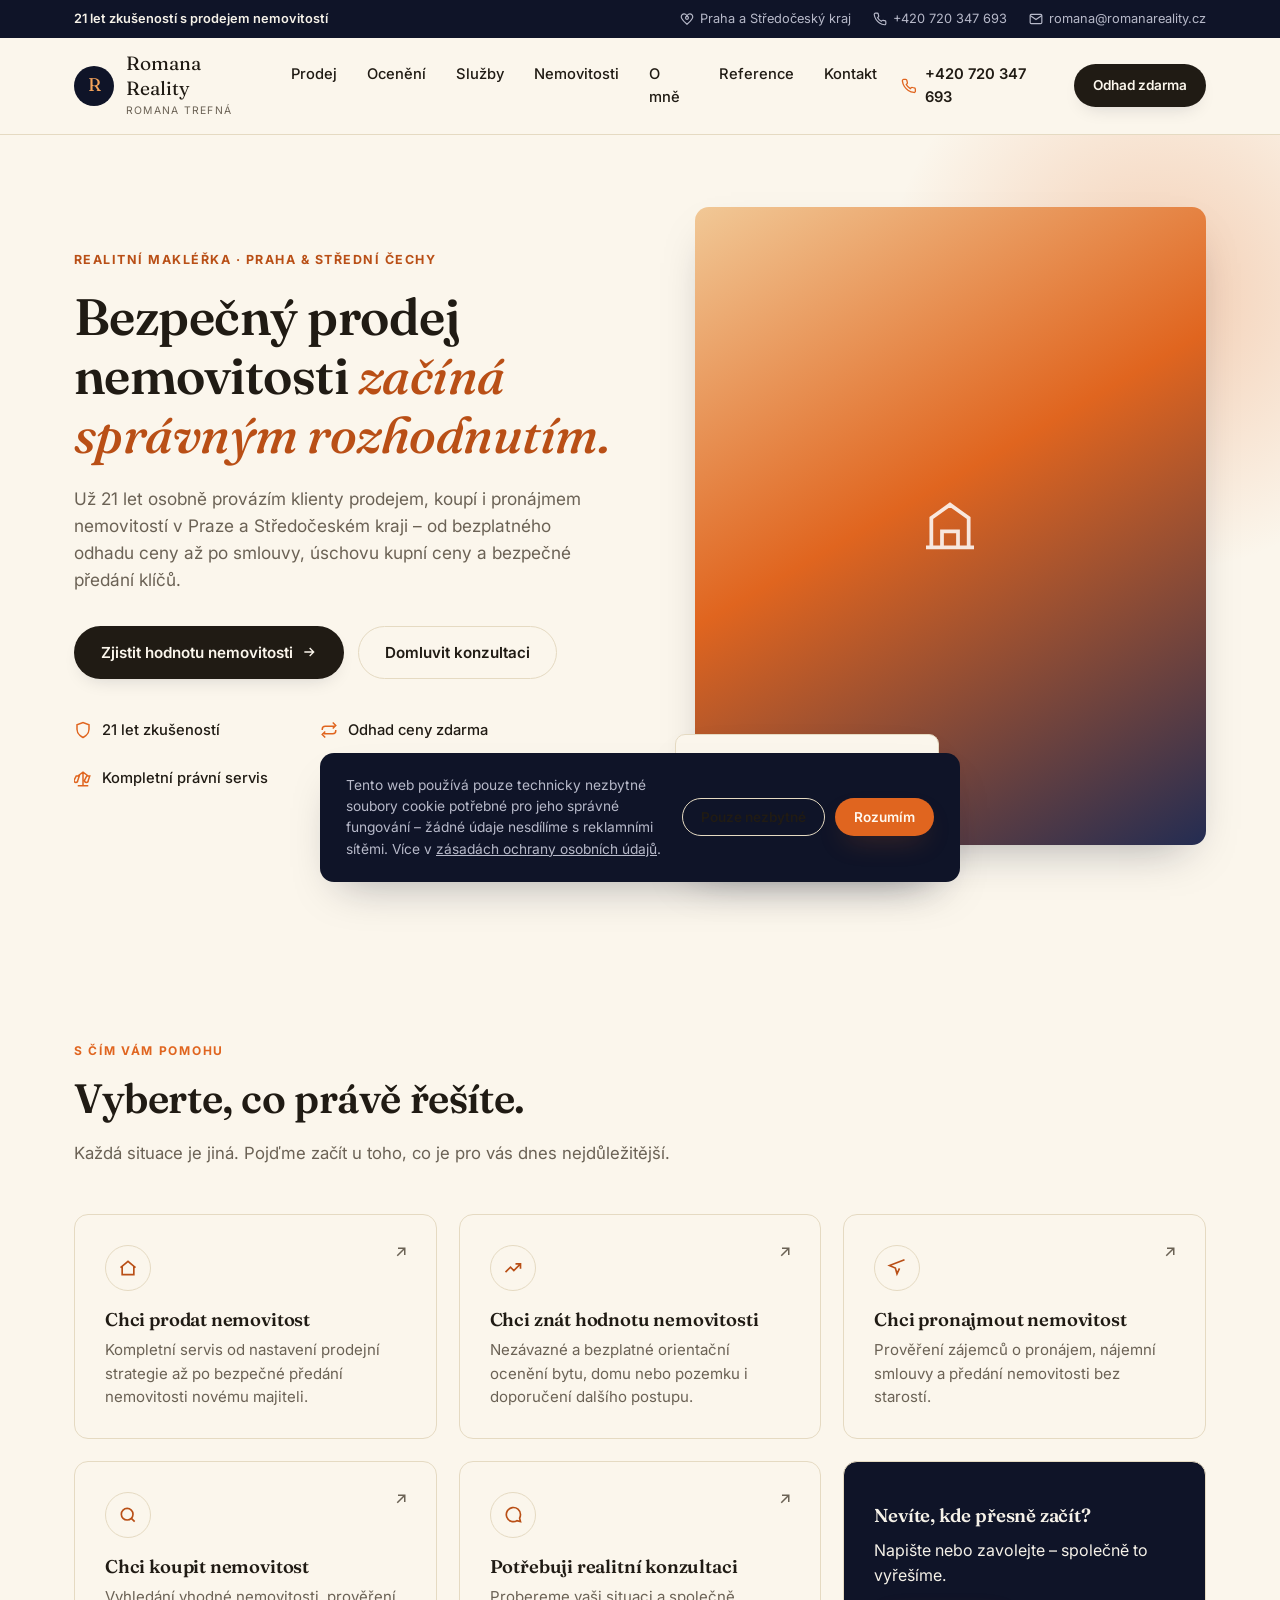
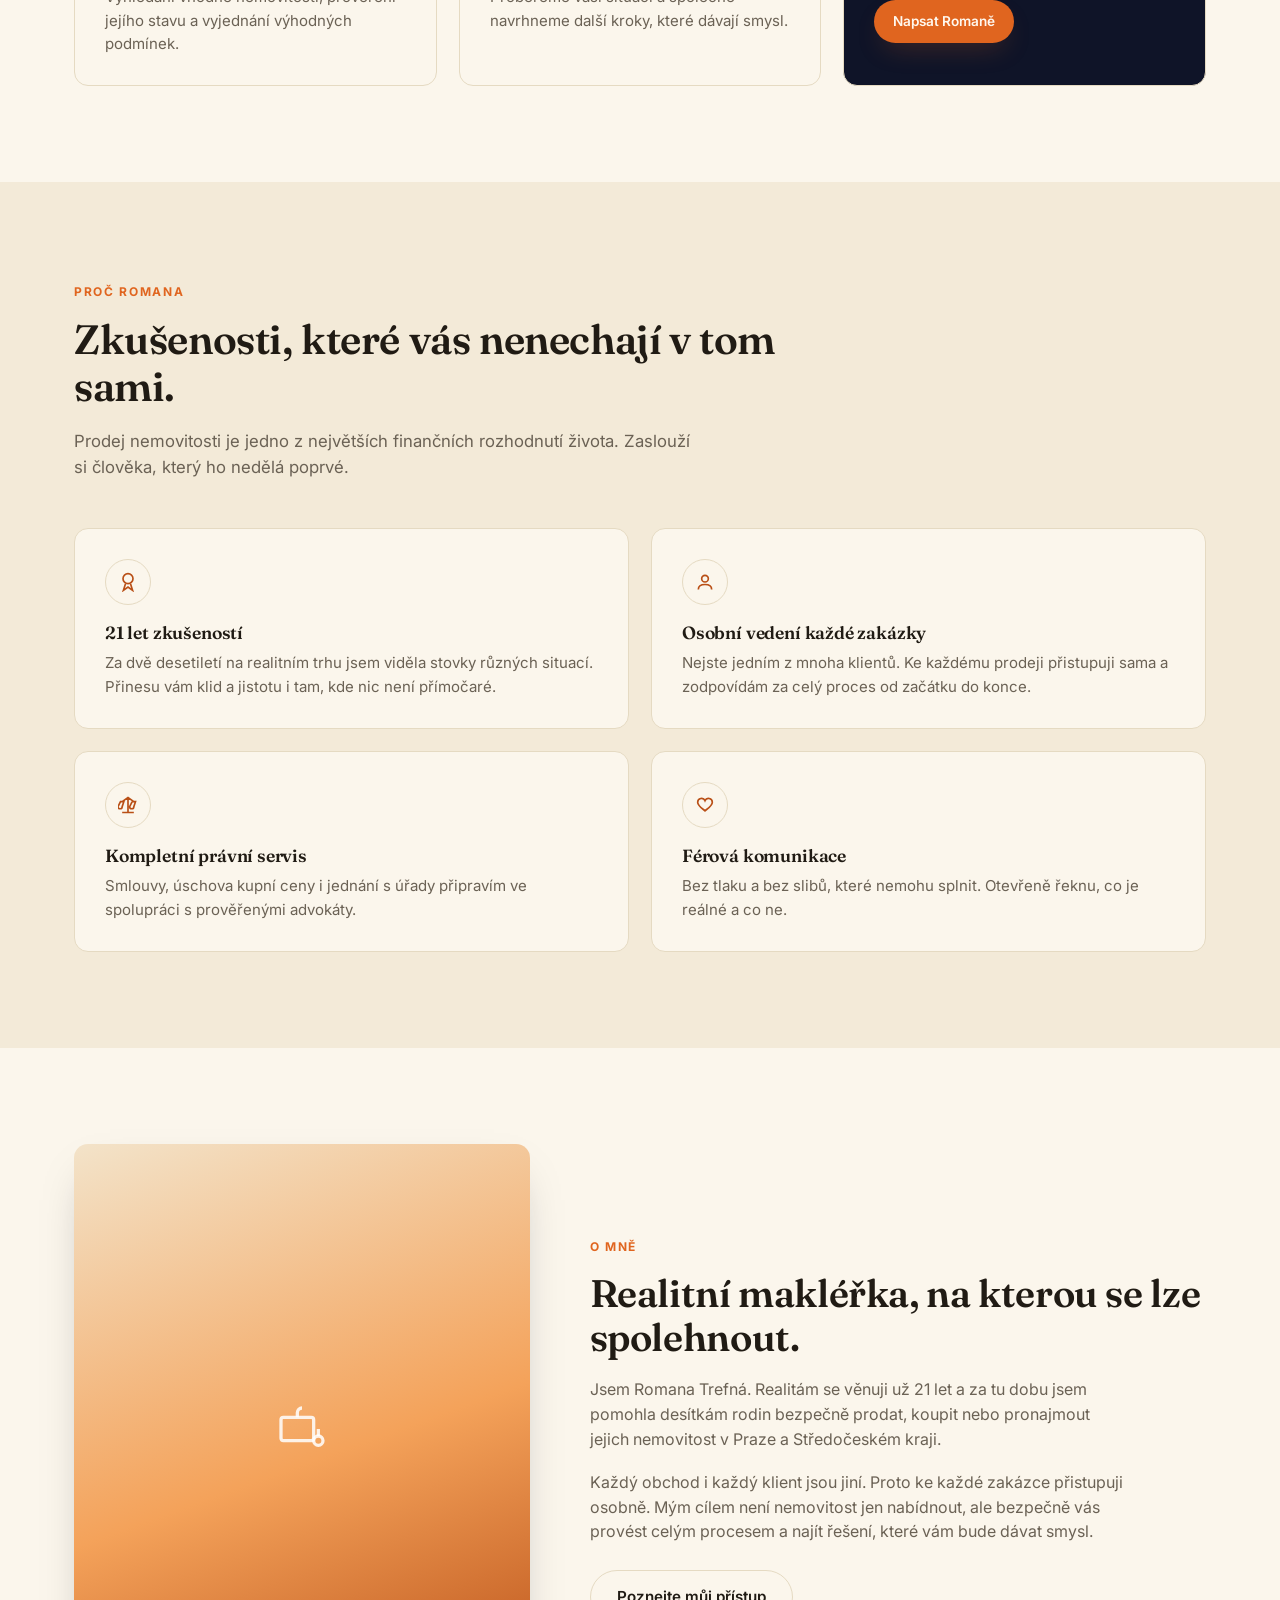
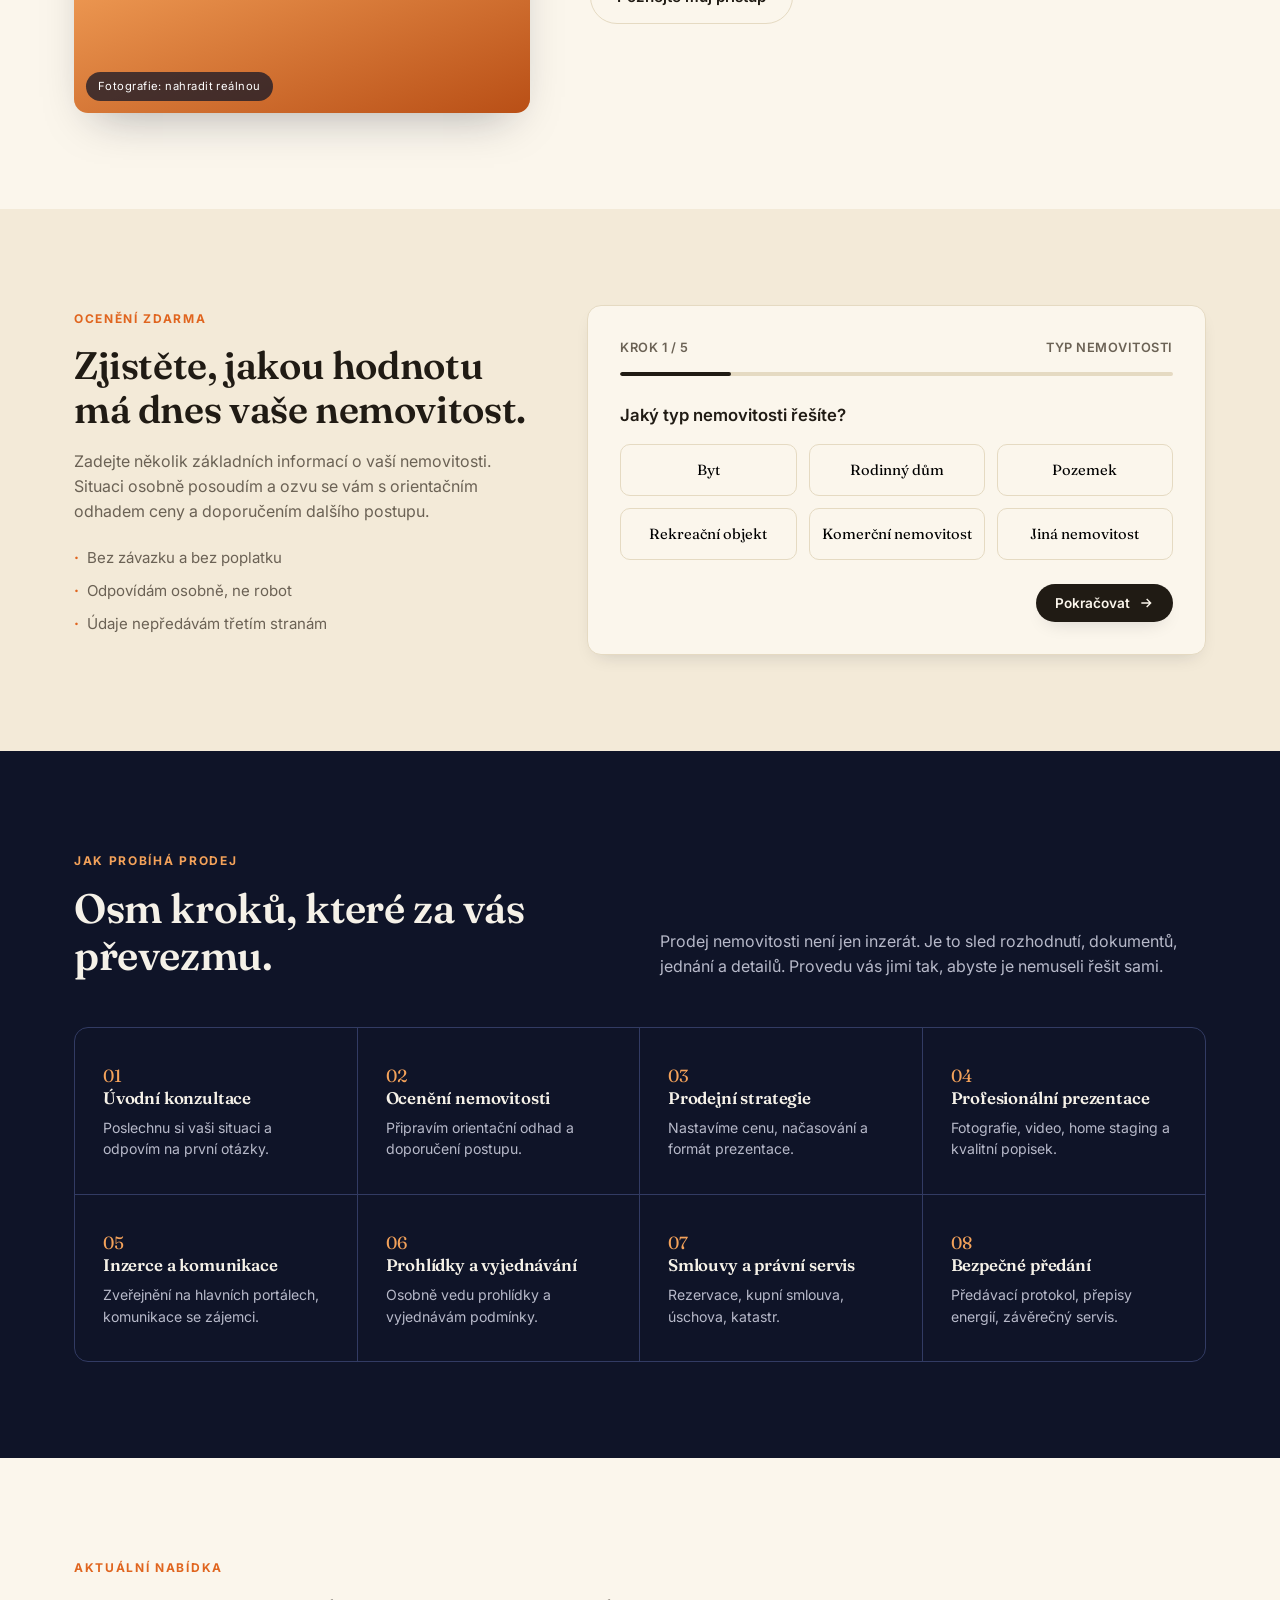
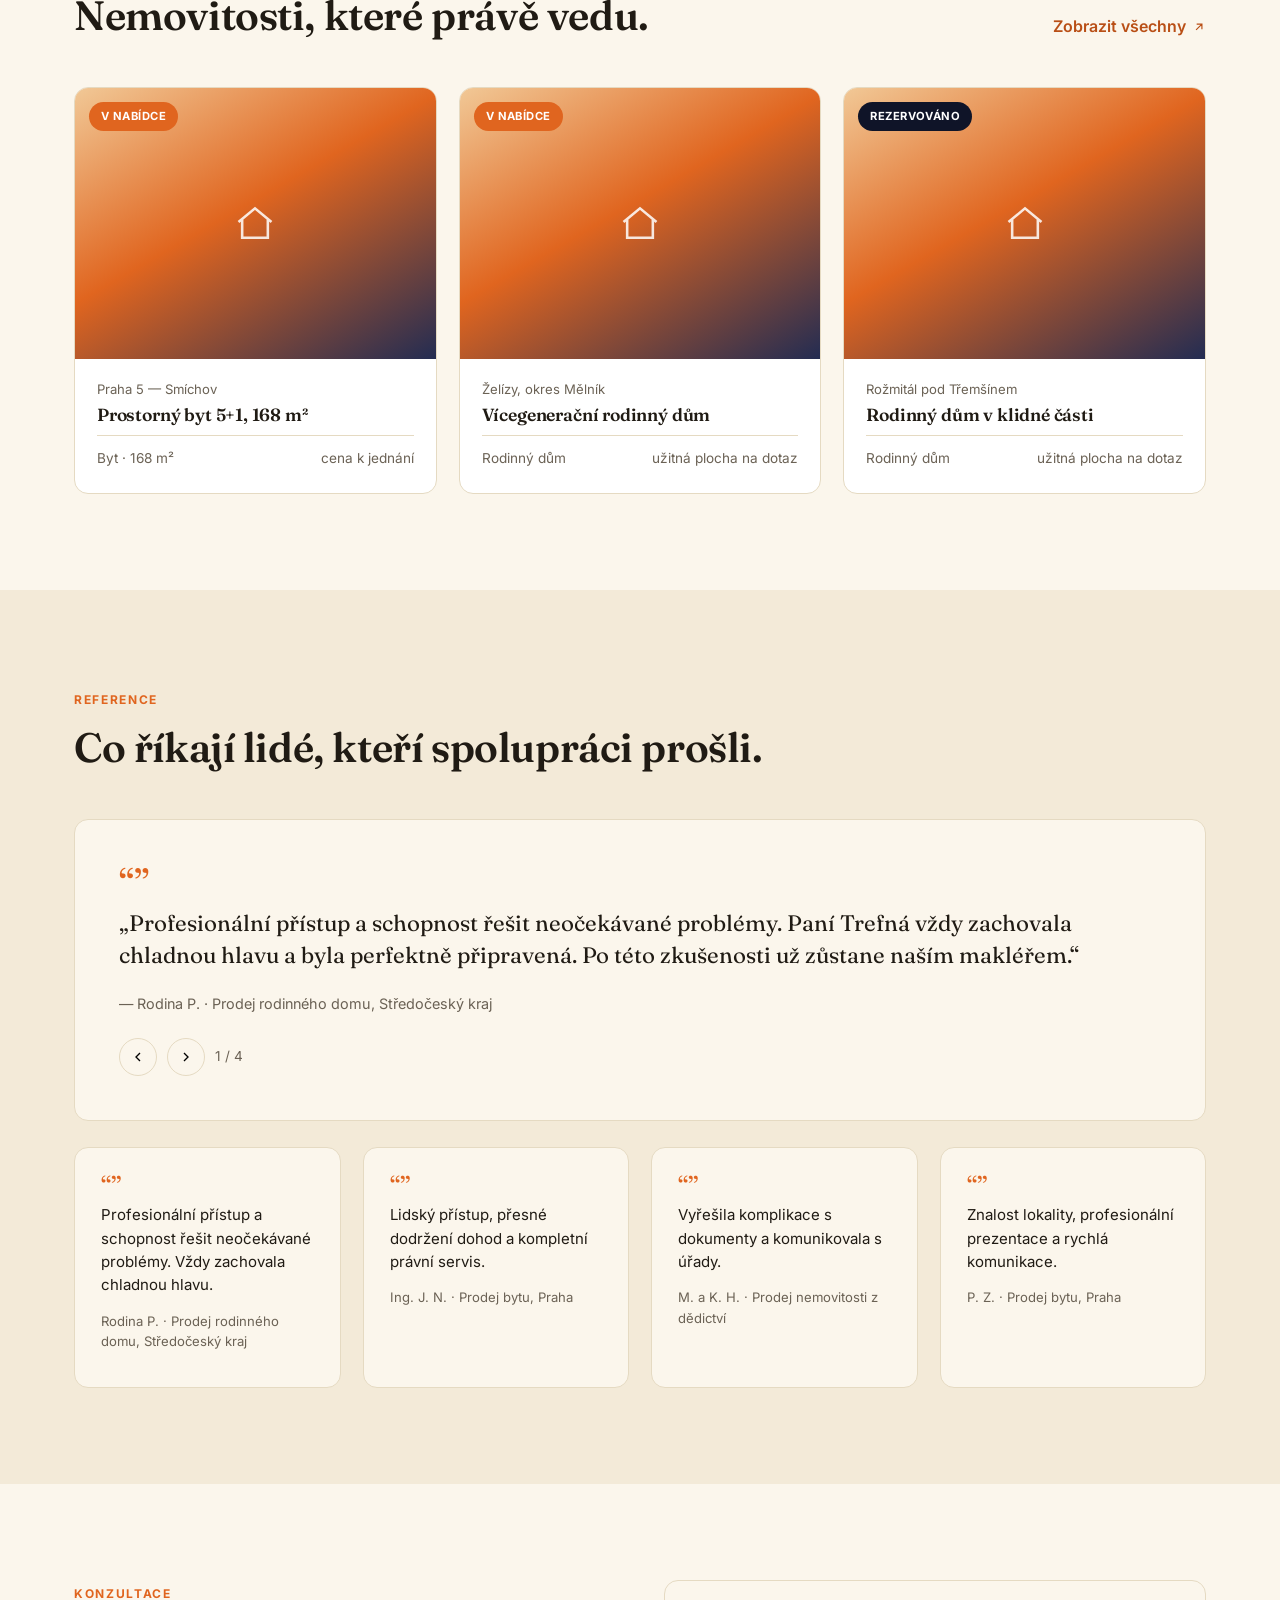
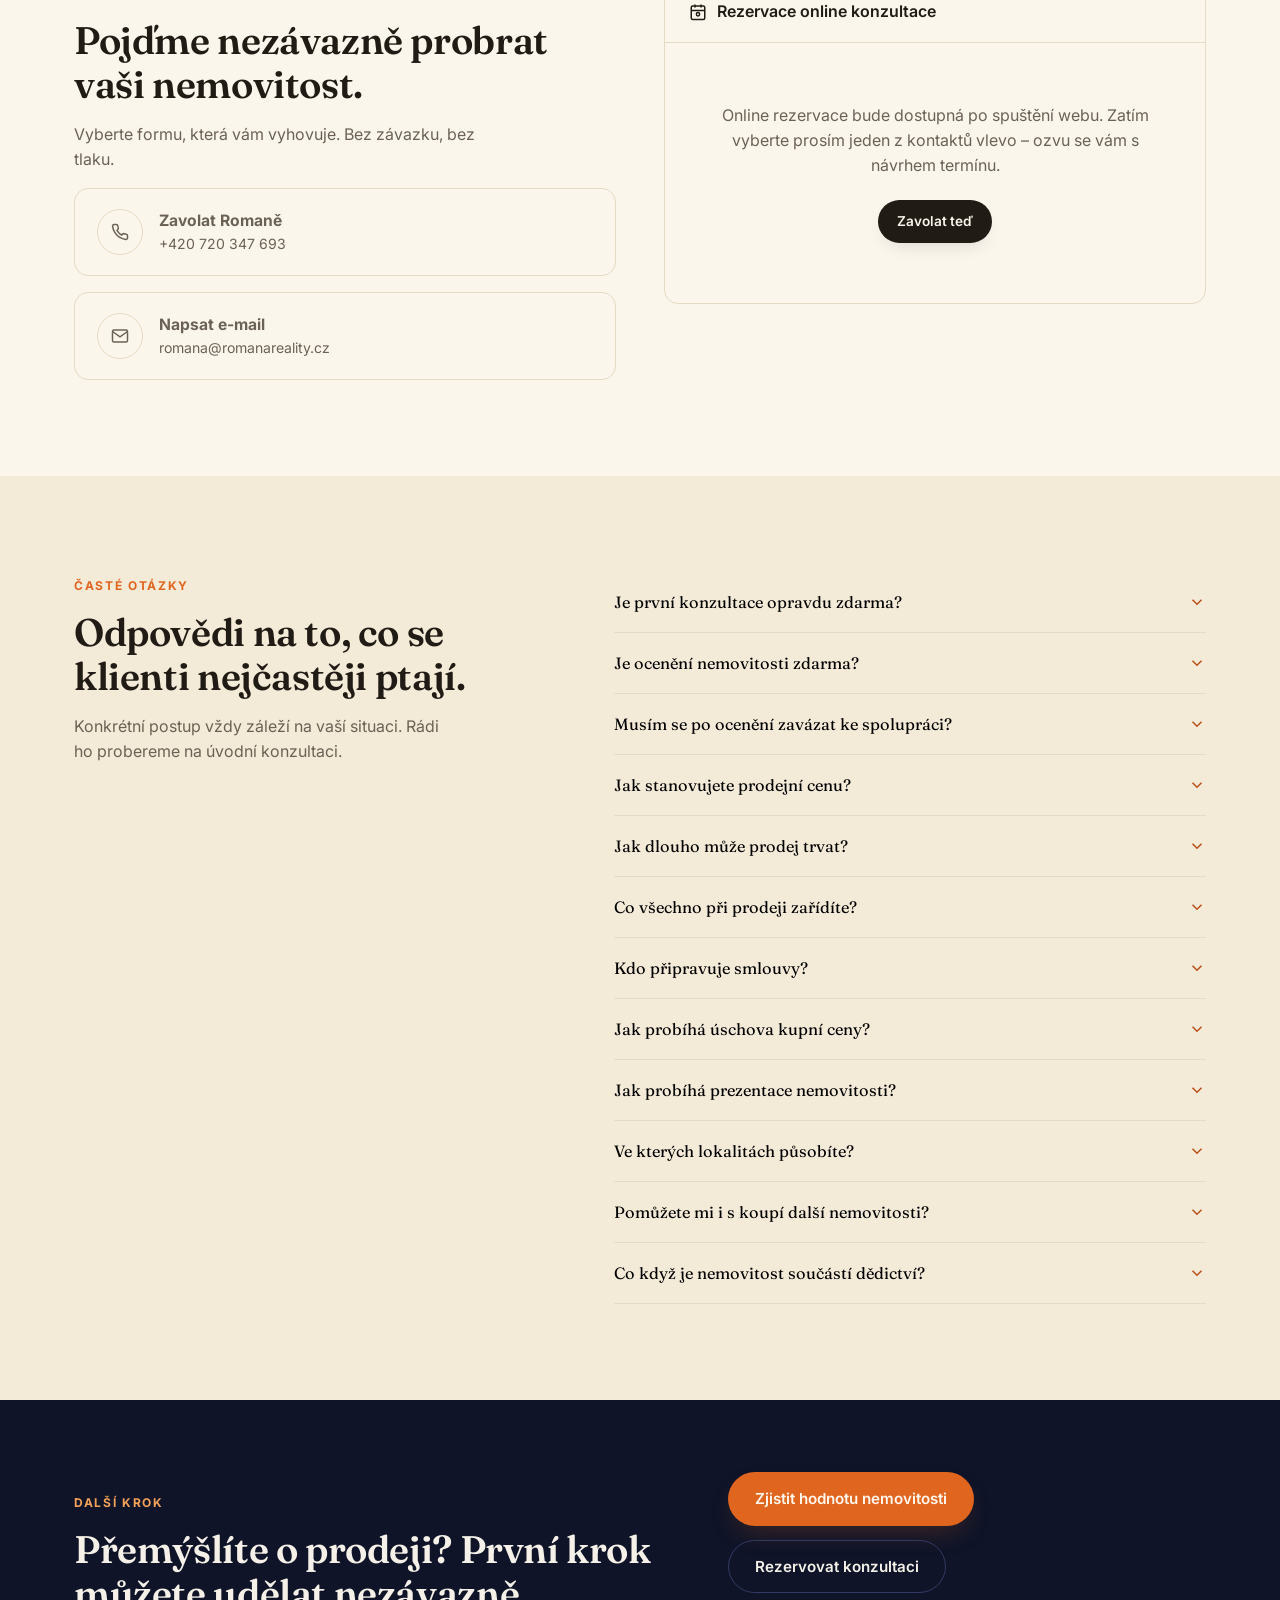
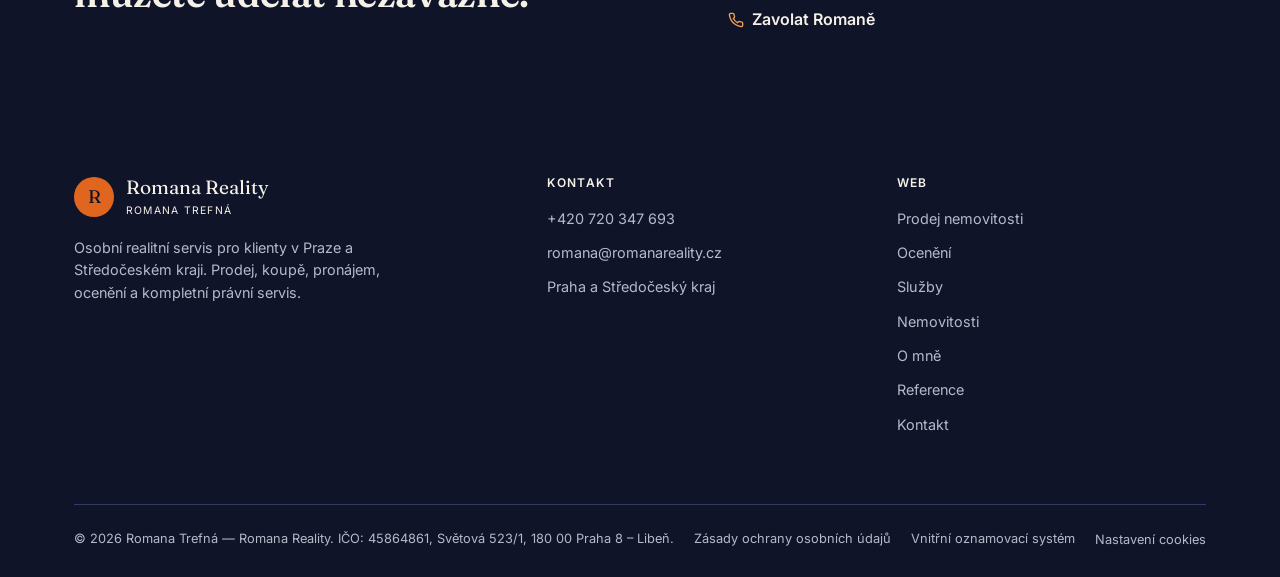
==== index.html @ 02d215a3 "Add Romana Reality website with brand-consistent bolder palette and SEO-focused copy Static, framewo" ====
<!doctype html>
<html lang="cs">
<head>
<meta charset="UTF-8" />
<meta name="viewport" content="width=device-width, initial-scale=1" />
<title>Romana Trefná – Realitní makléřka Praha a Střední Čechy | Romana Reality</title>
<meta name="description" content="Romana Trefná, realitní makléřka s 21 lety praxe, vám bezpečně pomůže prodat, koupit nebo pronajmout nemovitost v Praze a Středočeském kraji. Odhad ceny nemovitosti zdarma, kompletní právní servis a osobní přístup ke každé zakázce." />
<link rel="canonical" href="https://www.romanareality.cz/" />
<meta name="robots" content="index, follow" />

<!-- Open Graph -->
<meta property="og:type" content="website" />
<meta property="og:locale" content="cs_CZ" />
<meta property="og:site_name" content="Romana Reality" />
<meta property="og:title" content="Romana Trefná – Realitní makléřka Praha a Střední Čechy" />
<meta property="og:description" content="21 let zkušeností s bezpečným prodejem, koupí a pronájmem nemovitostí v Praze a Středočeském kraji. Odhad ceny nemovitosti zdarma." />
<meta property="og:url" content="https://www.romanareality.cz/" />
<meta name="twitter:card" content="summary_large_image" />

<link rel="preconnect" href="https://fonts.googleapis.com" />
<link rel="preconnect" href="https://fonts.gstatic.com" crossorigin />
<link href="https://fonts.googleapis.com/css2?family=Fraunces:ital,opsz,wght@0,9..144,400;0,9..144,500;0,9..144,600;1,9..144,500&family=Inter:wght@400;500;600;700&display=swap" rel="stylesheet" />
<link rel="stylesheet" href="css/style.css" />
<link rel="icon" href="data:image/svg+xml,%3Csvg xmlns='http://www.w3.org/2000/svg' viewBox='0 0 64 64'%3E%3Ccircle cx='32' cy='32' r='32' fill='%230f1428'/%3E%3Ctext x='32' y='43' font-family='Georgia,serif' font-size='30' fill='%23e0651f' text-anchor='middle'%3ER%3C/text%3E%3C/svg%3E" />

<script type="application/ld+json">
{
  "@context": "https://schema.org",
  "@type": "RealEstateAgent",
  "name": "Romana Reality – Romana Trefná",
  "founder": { "@type": "Person", "name": "Romana Trefná" },
  "image": "https://www.romanareality.cz/images/og-cover.jpg",
  "url": "https://www.romanareality.cz/",
  "telephone": "+420720347693",
  "email": "romana@romanareality.cz",
  "taxID": "45864861",
  "address": {
    "@type": "PostalAddress",
    "streetAddress": "Světová 523/1",
    "postalCode": "180 00",
    "addressLocality": "Praha 8 – Libeň",
    "addressCountry": "CZ"
  },
  "areaServed": [
    { "@type": "AdministrativeArea", "name": "Praha" },
    { "@type": "AdministrativeArea", "name": "Středočeský kraj" }
  ],
  "priceRange": "Odhad nemovitosti zdarma",
  "sameAs": []
}
</script>
<script type="application/ld+json">
{
  "@context": "https://schema.org",
  "@type": "FAQPage",
  "mainEntity": [
    { "@type": "Question", "name": "Je první konzultace opravdu zdarma?", "acceptedAnswer": { "@type": "Answer", "text": "Ano. Úvodní konzultace je nezávazná a zcela bez poplatku. Probereme vaši situaci a doporučím vám další kroky." } },
    { "@type": "Question", "name": "Je ocenění nemovitosti zdarma?", "acceptedAnswer": { "@type": "Answer", "text": "Ano, orientační ocenění nemovitosti provádím zdarma a bez závazku ke spolupráci." } },
    { "@type": "Question", "name": "Musím se po ocenění zavázat ke spolupráci?", "acceptedAnswer": { "@type": "Answer", "text": "Ne. Ocenění i konzultace jsou nezávazné. Rozhodnutí, jak dál postupovat, je vždy na vás." } },
    { "@type": "Question", "name": "Jak stanovujete prodejní cenu?", "acceptedAnswer": { "@type": "Answer", "text": "Cenu stanovuji na základě porovnání s aktuálně nabízenými i skutečně prodanými nemovitostmi v okolí, stavu nemovitosti a aktuální situace na trhu." } },
    { "@type": "Question", "name": "Jak dlouho může prodej trvat?", "acceptedAnswer": { "@type": "Answer", "text": "Doba prodeje závisí na typu nemovitosti, lokalitě a nastavené ceně. Obvykle se pohybuje od několika týdnů do několika měsíců." } },
    { "@type": "Question", "name": "Co všechno při prodeji zařídíte?", "acceptedAnswer": { "@type": "Answer", "text": "Od úvodní konzultace přes ocenění, přípravu prezentace a inzerci, prohlídky až po smlouvy, úschovu kupní ceny a předání nemovitosti." } },
    { "@type": "Question", "name": "Kdo připravuje smlouvy?", "acceptedAnswer": { "@type": "Answer", "text": "Veškeré smlouvy připravuji ve spolupráci s prověřenými advokáty, kteří kontrolují právní stránku celého prodeje." } },
    { "@type": "Question", "name": "Jak probíhá úschova kupní ceny?", "acceptedAnswer": { "@type": "Answer", "text": "Kupní cena je bezpečně uschována u advokáta nebo v bance a prodávajícímu je vyplacena až po splnění dohodnutých podmínek." } },
    { "@type": "Question", "name": "Jak probíhá prezentace nemovitosti?", "acceptedAnswer": { "@type": "Answer", "text": "Nemovitost profesionálně vyfotím, případně natočím video, připravím kvalitní popisek a zveřejním ji na hlavních realitních portálech." } },
    { "@type": "Question", "name": "Ve kterých lokalitách působíte?", "acceptedAnswer": { "@type": "Answer", "text": "Působím především v Praze a Středočeském kraji, konkrétní lokalitu ale vždy raději probereme individuálně." } },
    { "@type": "Question", "name": "Pomůžete mi i s koupí další nemovitosti?", "acceptedAnswer": { "@type": "Answer", "text": "Ano, rádi vám pomohu i s vyhledáním, prověřením a koupí nové nemovitosti." } },
    { "@type": "Question", "name": "Co když je nemovitost součástí dědictví?", "acceptedAnswer": { "@type": "Answer", "text": "I s prodejem nemovitosti z dědictví mám zkušenosti. Provedu vás potřebnými kroky a v případě potřeby spolupracuji s notářem." } }
  ]
}
</script>
</head>
<body>

<div class="topbar">
  <div class="container">
    <span class="topbar__claim">21 let zkušeností s prodejem nemovitostí</span>
    <div class="topbar__meta">
      <a href="#kontakt">
        <svg width="14" height="14" viewBox="0 0 24 24" fill="none" stroke="currentColor" stroke-width="2"><path d="M12 21s-7-6.1-9-10a5 5 0 1 1 9-4 5 5 0 1 1 9 4c-2 3.9-9 10-9 10Z"/><circle cx="12" cy="10" r="2.5"/></svg>
        Praha a Středočeský kraj
      </a>
      <a href="tel:+420720347693">
        <svg width="14" height="14" viewBox="0 0 24 24" fill="none" stroke="currentColor" stroke-width="2"><path d="M22 16.9v3a2 2 0 0 1-2.2 2 19.8 19.8 0 0 1-8.6-3.1 19.5 19.5 0 0 1-6-6A19.8 19.8 0 0 1 2.1 4.2 2 2 0 0 1 4.1 2h3a2 2 0 0 1 2 1.7c.1.9.3 1.8.6 2.7a2 2 0 0 1-.5 2.1L8 9.7a16 16 0 0 0 6.3 6.3l1.2-1.2a2 2 0 0 1 2.1-.5c.9.3 1.8.5 2.7.6a2 2 0 0 1 1.7 2Z"/></svg>
        +420 720 347 693
      </a>
      <a href="mailto:romana@romanareality.cz">
        <svg width="14" height="14" viewBox="0 0 24 24" fill="none" stroke="currentColor" stroke-width="2"><rect x="2" y="4" width="20" height="16" rx="2"/><path d="m22 6-10 7L2 6"/></svg>
        romana@romanareality.cz
      </a>
    </div>
  </div>
</div>

<header class="site-header">
  <div class="container">
    <a href="#top" class="brand">
      <span class="brand__mark">R</span>
      <span>
        <span class="brand__name">Romana Reality</span>
        <span class="brand__tag">Romana Trefná</span>
      </span>
    </a>

    <nav class="main-nav" id="mainNav" aria-label="Hlavní navigace">
      <a href="#prodej">Prodej</a>
      <a href="#oceneni">Ocenění</a>
      <a href="#sluzby">Služby</a>
      <a href="#nemovitosti">Nemovitosti</a>
      <a href="#o-mne">O mně</a>
      <a href="#reference">Reference</a>
      <a href="#kontakt">Kontakt</a>
    </nav>

    <div class="header-actions">
      <a class="header-phone" href="tel:+420720347693">
        <svg width="16" height="16" viewBox="0 0 24 24" fill="none" stroke="currentColor" stroke-width="2"><path d="M22 16.9v3a2 2 0 0 1-2.2 2 19.8 19.8 0 0 1-8.6-3.1 19.5 19.5 0 0 1-6-6A19.8 19.8 0 0 1 2.1 4.2 2 2 0 0 1 4.1 2h3a2 2 0 0 1 2 1.7c.1.9.3 1.8.6 2.7a2 2 0 0 1-.5 2.1L8 9.7a16 16 0 0 0 6.3 6.3l1.2-1.2a2 2 0 0 1 2.1-.5c.9.3 1.8.5 2.7.6a2 2 0 0 1 1.7 2Z"/></svg>
        <span>+420 720 347 693</span>
      </a>
      <a class="btn btn--primary btn--sm" href="#oceneni">Odhad zdarma</a>
      <button class="nav-toggle" id="navToggle" aria-label="Otevřít menu" aria-expanded="false" aria-controls="mainNav">
        <span></span><span></span><span></span>
      </button>
    </div>
  </div>
</header>

<main id="top">

  <!-- HERO -->
  <section class="hero">
    <div class="container">
      <div class="hero__copy">
        <span class="hero__eyebrow">Realitní makléřka · Praha &amp; Střední Čechy</span>
        <h1>Bezpečný prodej nemovitosti <em>začíná správným rozhodnutím.</em></h1>
        <p class="hero__lede">Už 21 let osobně provázím klienty prodejem, koupí i pronájmem nemovitostí v Praze a Středočeském kraji &ndash; od bezplatného odhadu ceny až po smlouvy, úschovu kupní ceny a bezpečné předání klíčů.</p>
        <div class="hero__ctas">
          <a class="btn btn--primary" href="#oceneni">Zjistit hodnotu nemovitosti
            <svg width="16" height="16" viewBox="0 0 24 24" fill="none" stroke="currentColor" stroke-width="2"><path d="M5 12h14M13 6l6 6-6 6"/></svg>
          </a>
          <a class="btn btn--outline" href="#kontakt">Domluvit konzultaci</a>
        </div>
        <ul class="hero__facts">
          <li><svg width="18" height="18" viewBox="0 0 24 24" fill="none" stroke="currentColor" stroke-width="2"><path d="M12 22s8-4 8-11V5l-8-3-8 3v6c0 7 8 11 8 11Z"/></svg> 21 let zkušeností</li>
          <li><svg width="18" height="18" viewBox="0 0 24 24" fill="none" stroke="currentColor" stroke-width="2"><path d="M17 2.1 21 6l-4 4M3 12v-1a4 4 0 0 1 4-4h14M7 21.9 3 18l4-4M21 12v1a4 4 0 0 1-4 4H3"/></svg> Odhad ceny zdarma</li>
          <li><svg width="18" height="18" viewBox="0 0 24 24" fill="none" stroke="currentColor" stroke-width="2"><path d="M12 3v18M5 8l7-5 7 5M3 8h4l-2 6a2.5 2.5 0 0 1-5 0Zm14 0h4l-2 6a2.5 2.5 0 0 1-5 0ZM5 21h14"/></svg> Kompletní právní servis</li>
          <li><svg width="18" height="18" viewBox="0 0 24 24" fill="none" stroke="currentColor" stroke-width="2"><path d="m8.5 14.5-3-3a2 2 0 0 1 0-3l1-1a2 2 0 0 1 3 0m4 7 3 3a2 2 0 0 0 3 0l1-1a2 2 0 0 0 0-3m-11-3 5.5 5.5m-2-9L14 8m-5 5 6-6"/></svg> Osobní vedení celého procesu</li>
        </ul>
      </div>

      <div class="hero__media">
        <div class="media-placeholder">
          <div class="media-placeholder__fallback" role="img" aria-label="Interiér nemovitosti s výhledem na Prahu – ilustrační fotografie, doporučujeme nahradit reálným snímkem">
            <svg width="64" height="64" viewBox="0 0 24 24" fill="none" stroke="currentColor" stroke-width="1.4"><path d="M3 20h18M5 20V9l7-5 7 5v11M9 20v-6h6v6"/></svg>
          </div>
          <span class="media-placeholder__caption">Fotografie: nahradit reálnou</span>
        </div>
        <div class="hero__badge">
          <span class="eyebrow">Ověřená zkušenost</span>
          <strong>21 let</strong>
          <span>práce s klienty na realitním trhu v ČR</span>
        </div>
      </div>
    </div>
  </section>

  <!-- SLUŽBY -->
  <section class="section" id="sluzby">
    <div class="container">
      <div class="section-head">
        <span class="eyebrow">S čím vám pomohu</span>
        <h2 class="section-title">Vyberte, co právě řešíte.</h2>
        <p class="section-lede">Každá situace je jiná. Pojďme začít u toho, co je pro vás dnes nejdůležitější.</p>
      </div>

      <div class="grid grid--3">
        <a class="card service-card" href="#prodej">
          <span class="service-card__arrow"><svg width="18" height="18" viewBox="0 0 24 24" fill="none" stroke="currentColor" stroke-width="2"><path d="M7 17 17 7M8 7h9v9"/></svg></span>
          <span class="icon-badge"><svg width="20" height="20" viewBox="0 0 24 24" fill="none" stroke="currentColor" stroke-width="2"><path d="M3 11.5 12 4l9 7.5M5 10v10h14V10"/></svg></span>
          <h3>Chci prodat nemovitost</h3>
          <p>Kompletní servis od nastavení prodejní strategie až po bezpečné předání nemovitosti novému majiteli.</p>
        </a>
        <a class="card service-card" href="#oceneni">
          <span class="service-card__arrow"><svg width="18" height="18" viewBox="0 0 24 24" fill="none" stroke="currentColor" stroke-width="2"><path d="M7 17 17 7M8 7h9v9"/></svg></span>
          <span class="icon-badge"><svg width="20" height="20" viewBox="0 0 24 24" fill="none" stroke="currentColor" stroke-width="2"><path d="M3 17 9 11l4 4 8-8M21 13V7h-6"/></svg></span>
          <h3>Chci znát hodnotu nemovitosti</h3>
          <p>Nezávazné a bezplatné orientační ocenění bytu, domu nebo pozemku i doporučení dalšího postupu.</p>
        </a>
        <a class="card service-card" href="#kontakt">
          <span class="service-card__arrow"><svg width="18" height="18" viewBox="0 0 24 24" fill="none" stroke="currentColor" stroke-width="2"><path d="M7 17 17 7M8 7h9v9"/></svg></span>
          <span class="icon-badge"><svg width="20" height="20" viewBox="0 0 24 24" fill="none" stroke="currentColor" stroke-width="2"><path d="M21 2 3 9l7 3 2 7 3-6.5"/></svg></span>
          <h3>Chci pronajmout nemovitost</h3>
          <p>Prověření zájemců o pronájem, nájemní smlouvy a předání nemovitosti bez starostí.</p>
        </a>
        <a class="card service-card" href="#kontakt">
          <span class="service-card__arrow"><svg width="18" height="18" viewBox="0 0 24 24" fill="none" stroke="currentColor" stroke-width="2"><path d="M7 17 17 7M8 7h9v9"/></svg></span>
          <span class="icon-badge"><svg width="20" height="20" viewBox="0 0 24 24" fill="none" stroke="currentColor" stroke-width="2"><circle cx="11" cy="11" r="7"/><path d="m20 20-4-4"/></svg></span>
          <h3>Chci koupit nemovitost</h3>
          <p>Vyhledání vhodné nemovitosti, prověření jejího stavu a vyjednání výhodných podmínek.</p>
        </a>
        <a class="card service-card" href="#kontakt">
          <span class="service-card__arrow"><svg width="18" height="18" viewBox="0 0 24 24" fill="none" stroke="currentColor" stroke-width="2"><path d="M7 17 17 7M8 7h9v9"/></svg></span>
          <span class="icon-badge"><svg width="20" height="20" viewBox="0 0 24 24" fill="none" stroke="currentColor" stroke-width="2"><path d="M21 11.5a8.4 8.4 0 0 1-1.1 4.2L21 20l-4.3-1.1a8.5 8.5 0 1 1 4.3-7.4Z"/></svg></span>
          <h3>Potřebuji realitní konzultaci</h3>
          <p>Probereme vaši situaci a společně navrhneme další kroky, které dávají smysl.</p>
        </a>
        <a class="card card--cta" href="#kontakt">
          <h3>Nevíte, kde přesně začít?</h3>
          <p>Napište nebo zavolejte &ndash; společně to vyřešíme.</p>
          <span class="btn btn--accent btn--sm">Napsat Romaně</span>
        </a>
      </div>
    </div>
  </section>

  <!-- PROČ ROMANA -->
  <section class="section section--alt">
    <div class="container">
      <div class="section-head">
        <span class="eyebrow">Proč Romana</span>
        <h2 class="section-title">Zkušenosti, které vás nenechají v tom sami.</h2>
        <p class="section-lede">Prodej nemovitosti je jedno z největších finančních rozhodnutí života. Zaslouží si člověka, který ho nedělá poprvé.</p>
      </div>
      <div class="grid grid--2">
        <div class="card why-card">
          <span class="icon-badge"><svg width="20" height="20" viewBox="0 0 24 24" fill="none" stroke="currentColor" stroke-width="2"><circle cx="12" cy="8" r="6"/><path d="M9 14 6.5 22 12 18l5.5 4L15 14"/></svg></span>
          <h3>21 let zkušeností</h3>
          <p>Za dvě desetiletí na realitním trhu jsem viděla stovky různých situací. Přinesu vám klid a jistotu i tam, kde nic není přímočaré.</p>
        </div>
        <div class="card why-card">
          <span class="icon-badge"><svg width="20" height="20" viewBox="0 0 24 24" fill="none" stroke="currentColor" stroke-width="2"><circle cx="12" cy="8" r="4"/><path d="M4 21c0-4 3.6-6 8-6s8 2 8 6"/></svg></span>
          <h3>Osobní vedení každé zakázky</h3>
          <p>Nejste jedním z mnoha klientů. Ke každému prodeji přistupuji sama a zodpovídám za celý proces od začátku do konce.</p>
        </div>
        <div class="card why-card">
          <span class="icon-badge"><svg width="20" height="20" viewBox="0 0 24 24" fill="none" stroke="currentColor" stroke-width="2"><path d="M12 3v18M5 8l7-5 7 5M3 8h4l-2 6a2.5 2.5 0 0 1-5 0Zm14 0h4l-2 6a2.5 2.5 0 0 1-5 0ZM5 21h14"/></svg></span>
          <h3>Kompletní právní servis</h3>
          <p>Smlouvy, úschova kupní ceny i jednání s úřady připravím ve spolupráci s prověřenými advokáty.</p>
        </div>
        <div class="card why-card">
          <span class="icon-badge"><svg width="20" height="20" viewBox="0 0 24 24" fill="none" stroke="currentColor" stroke-width="2"><path d="M20.8 8.6c0 4-4.7 7-8.8 10.4C7.9 15.6 3.2 12.6 3.2 8.6a4.6 4.6 0 0 1 8.8-1.8 4.6 4.6 0 0 1 8.8 1.8Z"/></svg></span>
          <h3>Férová komunikace</h3>
          <p>Bez tlaku a bez slibů, které nemohu splnit. Otevřeně řeknu, co je reálné a co ne.</p>
        </div>
      </div>
    </div>
  </section>

  <!-- O MNĚ -->
  <section class="section" id="o-mne">
    <div class="container about">
      <div class="about__media">
        <div class="media-placeholder">
          <div class="media-placeholder__fallback" role="img" aria-label="Detail pracovního stolu s deskami a klíči – ilustrační fotografie, doporučujeme nahradit reálným portrétem">
            <svg width="56" height="56" viewBox="0 0 24 24" fill="none" stroke="currentColor" stroke-width="1.4"><rect x="3" y="7" width="14" height="10" rx="1"/><circle cx="19" cy="17" r="2"/><path d="M19 15v-3M10 7V5a2 2 0 0 1 2-2h0"/></svg>
          </div>
          <span class="media-placeholder__caption">Fotografie: nahradit reálnou</span>
        </div>
      </div>
      <div>
        <span class="eyebrow">O mně</span>
        <h2>Realitní makléřka, na kterou se lze spolehnout.</h2>
        <p>Jsem Romana Trefná. Realitám se věnuji už 21 let a za tu dobu jsem pomohla desítkám rodin bezpečně prodat, koupit nebo pronajmout jejich nemovitost v Praze a Středočeském kraji.</p>
        <p>Každý obchod i každý klient jsou jiní. Proto ke každé zakázce přistupuji osobně. Mým cílem není nemovitost jen nabídnout, ale bezpečně vás provést celým procesem a najít řešení, které vám bude dávat smysl.</p>
        <a class="btn btn--outline" href="#reference">Poznejte můj přístup</a>
      </div>
    </div>
  </section>

  <!-- OCENĚNÍ -->
  <section class="section section--alt" id="oceneni">
    <div class="container valuation">
      <div>
        <span class="eyebrow">Ocenění zdarma</span>
        <h2>Zjistěte, jakou hodnotu má dnes vaše nemovitost.</h2>
        <p class="lede">Zadejte několik základních informací o vaší nemovitosti. Situaci osobně posoudím a ozvu se vám s orientačním odhadem ceny a doporučením dalšího postupu.</p>
        <ul class="valuation__points">
          <li>Bez závazku a bez poplatku</li>
          <li>Odpovídám osobně, ne robot</li>
          <li>Údaje nepředávám třetím stranám</li>
        </ul>
      </div>

      <form class="wizard" id="valuationWizard" novalidate>
        <div class="wizard__head">
          <span id="wizardStepLabel">Krok 1 / 5</span>
          <span id="wizardStepName">Typ nemovitosti</span>
        </div>
        <div class="wizard__progress"><div class="wizard__progress-bar" id="wizardProgressBar"></div></div>

        <div class="wizard__step is-active" data-step="1">
          <p class="wizard__question">Jaký typ nemovitosti řešíte?</p>
          <div class="wizard__options" data-group="typ">
            <button type="button" class="option-btn">Byt</button>
            <button type="button" class="option-btn">Rodinný dům</button>
            <button type="button" class="option-btn">Pozemek</button>
            <button type="button" class="option-btn">Rekreační objekt</button>
            <button type="button" class="option-btn">Komerční nemovitost</button>
            <button type="button" class="option-btn">Jiná nemovitost</button>
          </div>
        </div>

        <div class="wizard__step" data-step="2">
          <p class="wizard__question">Kde se nemovitost nachází?</p>
          <div class="wizard__field">
            <label for="wLocation">Město / obec a lokalita</label>
            <input type="text" id="wLocation" name="location" placeholder="např. Praha 5 – Smíchov" />
          </div>
        </div>

        <div class="wizard__step" data-step="3">
          <p class="wizard__question">Jaká je orientační velikost nemovitosti?</p>
          <div class="wizard__field">
            <label for="wSize">Plocha v m²</label>
            <input type="number" id="wSize" name="size" min="1" placeholder="např. 85" />
          </div>
          <div class="wizard__field">
            <label for="wLayout">Dispozice (nepovinné)</label>
            <input type="text" id="wLayout" name="layout" placeholder="např. 3+kk" />
          </div>
        </div>

        <div class="wizard__step" data-step="4">
          <p class="wizard__question">Co je vaším cílem?</p>
          <div class="wizard__options wizard__options--2" data-group="cil">
            <button type="button" class="option-btn">Prodej</button>
            <button type="button" class="option-btn">Pronájem</button>
            <button type="button" class="option-btn">Jen orientační ocenění</button>
            <button type="button" class="option-btn">Ještě nevím</button>
          </div>
        </div>

        <div class="wizard__step" data-step="5">
          <p class="wizard__question">Kam vám mám poslat odhad?</p>
          <div class="wizard__field">
            <label for="wName">Jméno</label>
            <input type="text" id="wName" name="name" placeholder="Vaše jméno" />
          </div>
          <div class="wizard__field">
            <label for="wContact">Telefon nebo e-mail</label>
            <input type="text" id="wContact" name="contact" placeholder="+420 … nebo e-mail" />
          </div>
        </div>

        <div class="wizard__step wizard__success" data-step="success">
          <h3>Děkujeme za poptávku.</h3>
          <p>Otevřel se vám e-mailový klient s vyplněným shrnutím &ndash; jen ho odešlete a já se vám ozvu s orientačním odhadem. Pokud se e-mail neotevřel, napište mi přímo na <a href="mailto:romana@romanareality.cz">romana@romanareality.cz</a>.</p>
        </div>

        <div class="wizard__nav">
          <button type="button" class="btn--link" id="wizardBack">
            <svg width="16" height="16" viewBox="0 0 24 24" fill="none" stroke="currentColor" stroke-width="2"><path d="M19 12H5M11 18l-6-6 6-6"/></svg> Zpět
          </button>
          <button type="button" class="btn btn--primary btn--sm" id="wizardNext">
            Pokračovat
            <svg width="16" height="16" viewBox="0 0 24 24" fill="none" stroke="currentColor" stroke-width="2"><path d="M5 12h14M13 6l6 6-6 6"/></svg>
          </button>
        </div>
      </form>
    </div>
  </section>

  <!-- PRODEJ (dark) -->
  <section class="section section--navy" id="prodej">
    <div class="container">
      <div class="process-head">
        <div>
          <span class="eyebrow">Jak probíhá prodej</span>
          <h2>Osm kroků, které za vás převezmu.</h2>
        </div>
        <p>Prodej nemovitosti není jen inzerát. Je to sled rozhodnutí, dokumentů, jednání a detailů. Provedu vás jimi tak, abyste je nemuseli řešit sami.</p>
      </div>

      <div class="steps">
        <div class="step"><span class="step__num">01</span><h3>Úvodní konzultace</h3><p>Poslechnu si vaši situaci a odpovím na první otázky.</p></div>
        <div class="step"><span class="step__num">02</span><h3>Ocenění nemovitosti</h3><p>Připravím orientační odhad a doporučení postupu.</p></div>
        <div class="step"><span class="step__num">03</span><h3>Prodejní strategie</h3><p>Nastavíme cenu, načasování a formát prezentace.</p></div>
        <div class="step"><span class="step__num">04</span><h3>Profesionální prezentace</h3><p>Fotografie, video, home staging a kvalitní popisek.</p></div>
        <div class="step"><span class="step__num">05</span><h3>Inzerce a komunikace</h3><p>Zveřejnění na hlavních portálech, komunikace se zájemci.</p></div>
        <div class="step"><span class="step__num">06</span><h3>Prohlídky a vyjednávání</h3><p>Osobně vedu prohlídky a vyjednávám podmínky.</p></div>
        <div class="step"><span class="step__num">07</span><h3>Smlouvy a právní servis</h3><p>Rezervace, kupní smlouva, úschova, katastr.</p></div>
        <div class="step"><span class="step__num">08</span><h3>Bezpečné předání</h3><p>Předávací protokol, přepisy energií, závěrečný servis.</p></div>
      </div>
    </div>
  </section>

  <!-- NEMOVITOSTI -->
  <section class="section" id="nemovitosti">
    <div class="container">
      <div class="section-head section-head--split">
        <div>
          <span class="eyebrow">Aktuální nabídka</span>
          <h2 class="section-title">Nemovitosti, které právě vedu.</h2>
        </div>
        <a class="btn--link" href="#kontakt">Zobrazit všechny
          <svg width="14" height="14" viewBox="0 0 24 24" fill="none" stroke="currentColor" stroke-width="2"><path d="M7 17 17 7M8 7h9v9"/></svg>
        </a>
      </div>

      <div class="grid grid--3">
        <article class="listing-card">
          <div class="listing-card__media">
            <div class="media-placeholder__fallback" role="img" aria-label="Prostorný byt 5+1 v Praze 5 na Smíchově – ilustrační fotografie interiéru">
              <svg width="44" height="44" viewBox="0 0 24 24" fill="none" stroke="currentColor" stroke-width="1.4"><path d="M3 11.5 12 4l9 7.5M5 10v10h14V10"/></svg>
            </div>
            <span class="listing-tag">V nabídce</span>
          </div>
          <div class="listing-card__body">
            <p class="listing-card__loc">Praha 5 &mdash; Smíchov</p>
            <h3 class="listing-card__title">Prostorný byt 5+1, 168&nbsp;m²</h3>
            <div class="listing-card__meta"><span>Byt · 168 m²</span><span>cena k jednání</span></div>
          </div>
        </article>

        <article class="listing-card">
          <div class="listing-card__media">
            <div class="media-placeholder__fallback" role="img" aria-label="Vícegenerační rodinný dům v Želízech na Mělníku – ilustrační fotografie exteriéru">
              <svg width="44" height="44" viewBox="0 0 24 24" fill="none" stroke="currentColor" stroke-width="1.4"><path d="M3 11.5 12 4l9 7.5M5 10v10h14V10"/></svg>
            </div>
            <span class="listing-tag">V nabídce</span>
          </div>
          <div class="listing-card__body">
            <p class="listing-card__loc">Želízy, okres Mělník</p>
            <h3 class="listing-card__title">Vícegenerační rodinný dům</h3>
            <div class="listing-card__meta"><span>Rodinný dům</span><span>užitná plocha na dotaz</span></div>
          </div>
        </article>

        <article class="listing-card">
          <div class="listing-card__media">
            <div class="media-placeholder__fallback" role="img" aria-label="Rodinný dům v klidné části Rožmitálu pod Třemšínem – ilustrační fotografie exteriéru">
              <svg width="44" height="44" viewBox="0 0 24 24" fill="none" stroke="currentColor" stroke-width="1.4"><path d="M3 11.5 12 4l9 7.5M5 10v10h14V10"/></svg>
            </div>
            <span class="listing-tag is-reserved">Rezervováno</span>
          </div>
          <div class="listing-card__body">
            <p class="listing-card__loc">Rožmitál pod Třemšínem</p>
            <h3 class="listing-card__title">Rodinný dům v klidné části</h3>
            <div class="listing-card__meta"><span>Rodinný dům</span><span>užitná plocha na dotaz</span></div>
          </div>
        </article>
      </div>
    </div>
  </section>

  <!-- REFERENCE -->
  <section class="section section--alt" id="reference">
    <div class="container">
      <div class="section-head">
        <span class="eyebrow">Reference</span>
        <h2 class="section-title">Co říkají lidé, kteří spolupráci prošli.</h2>
      </div>

      <div class="testimonial-feature" id="testimonialFeature">
        <span class="testimonial-feature__quote-mark">&ldquo;&rdquo;</span>
        <blockquote id="testimonialQuote">&bdquo;Profesionální přístup a schopnost řešit neočekávané problémy. Paní Trefná vždy zachovala chladnou hlavu a byla perfektně připravená. Po této zkušenosti už zůstane naším makléřem.&ldquo;</blockquote>
        <cite id="testimonialCite">&mdash; Rodina P. · Prodej rodinného domu, Středočeský kraj</cite>
        <div class="testimonial-controls">
          <button class="carousel-btn" id="testimonialPrev" aria-label="Předchozí reference">
            <svg width="16" height="16" viewBox="0 0 24 24" fill="none" stroke="currentColor" stroke-width="2"><path d="M15 18l-6-6 6-6"/></svg>
          </button>
          <button class="carousel-btn" id="testimonialNext" aria-label="Další reference">
            <svg width="16" height="16" viewBox="0 0 24 24" fill="none" stroke="currentColor" stroke-width="2"><path d="M9 18l6-6-6-6"/></svg>
          </button>
          <span class="testimonial-counter" id="testimonialCounter">1 / 4</span>
        </div>
      </div>

      <div class="grid grid--4" id="testimonialGrid">
        <div class="testimonial-card">
          <span class="testimonial-feature__quote-mark">&ldquo;&rdquo;</span>
          <p>Profesionální přístup a schopnost řešit neočekávané problémy. Vždy zachovala chladnou hlavu.</p>
          <cite>Rodina P. · Prodej rodinného domu, Středočeský kraj</cite>
        </div>
        <div class="testimonial-card">
          <span class="testimonial-feature__quote-mark">&ldquo;&rdquo;</span>
          <p>Lidský přístup, přesné dodržení dohod a kompletní právní servis.</p>
          <cite>Ing. J. N. · Prodej bytu, Praha</cite>
        </div>
        <div class="testimonial-card">
          <span class="testimonial-feature__quote-mark">&ldquo;&rdquo;</span>
          <p>Vyřešila komplikace s dokumenty a komunikovala s úřady.</p>
          <cite>M. a K. H. · Prodej nemovitosti z dědictví</cite>
        </div>
        <div class="testimonial-card">
          <span class="testimonial-feature__quote-mark">&ldquo;&rdquo;</span>
          <p>Znalost lokality, profesionální prezentace a rychlá komunikace.</p>
          <cite>P. Z. · Prodej bytu, Praha</cite>
        </div>
      </div>
    </div>
  </section>

  <!-- KONTAKT / KONZULTACE -->
  <section class="section" id="kontakt">
    <div class="container consult">
      <div>
        <span class="eyebrow">Konzultace</span>
        <h2>Pojďme nezávazně probrat vaši nemovitost.</h2>
        <p class="lede">Vyberte formu, která vám vyhovuje. Bez závazku, bez tlaku.</p>

        <a class="contact-option" href="tel:+420720347693">
          <span class="icon-badge"><svg width="18" height="18" viewBox="0 0 24 24" fill="none" stroke="currentColor" stroke-width="2"><path d="M22 16.9v3a2 2 0 0 1-2.2 2 19.8 19.8 0 0 1-8.6-3.1 19.5 19.5 0 0 1-6-6A19.8 19.8 0 0 1 2.1 4.2 2 2 0 0 1 4.1 2h3a2 2 0 0 1 2 1.7c.1.9.3 1.8.6 2.7a2 2 0 0 1-.5 2.1L8 9.7a16 16 0 0 0 6.3 6.3l1.2-1.2a2 2 0 0 1 2.1-.5c.9.3 1.8.5 2.7.6a2 2 0 0 1 1.7 2Z"/></svg></span>
          <span><strong>Zavolat Romaně</strong><span>+420 720 347 693</span></span>
        </a>
        <a class="contact-option" href="mailto:romana@romanareality.cz">
          <span class="icon-badge"><svg width="18" height="18" viewBox="0 0 24 24" fill="none" stroke="currentColor" stroke-width="2"><rect x="2" y="4" width="20" height="16" rx="2"/><path d="m22 6-10 7L2 6"/></svg></span>
          <span><strong>Napsat e-mail</strong><span>romana@romanareality.cz</span></span>
        </a>
      </div>

      <div class="booking-card">
        <div class="booking-card__head">
          <svg width="18" height="18" viewBox="0 0 24 24" fill="none" stroke="currentColor" stroke-width="2"><rect x="3" y="4" width="18" height="18" rx="2"/><path d="M16 2v4M8 2v4M3 10h18"/><circle cx="12" cy="15" r="2.2"/></svg>
          Rezervace online konzultace
        </div>
        <div class="booking-card__body">
          <p>Online rezervace bude dostupná po spuštění webu. Zatím vyberte prosím jeden z kontaktů vlevo &ndash; ozvu se vám s návrhem termínu.</p>
          <a class="btn btn--primary btn--sm" href="tel:+420720347693">Zavolat teď</a>
        </div>
      </div>
    </div>
  </section>

  <!-- FAQ -->
  <section class="section section--alt">
    <div class="container faq">
      <div>
        <span class="eyebrow">Časté otázky</span>
        <h2>Odpovědi na to, co se klienti nejčastěji ptají.</h2>
        <p class="lede">Konkrétní postup vždy záleží na vaší situaci. Rádi ho probereme na úvodní konzultaci.</p>
      </div>

      <div id="faqList">
        <div class="faq-item">
          <button class="faq-item__q" aria-expanded="false">Je první konzultace opravdu zdarma?
            <svg width="18" height="18" viewBox="0 0 24 24" fill="none" stroke="currentColor" stroke-width="2"><path d="m6 9 6 6 6-6"/></svg>
          </button>
          <div class="faq-item__a"><p>Ano. Úvodní konzultace je nezávazná a zcela bez poplatku. Probereme vaši situaci a doporučím vám další kroky.</p></div>
        </div>
        <div class="faq-item">
          <button class="faq-item__q" aria-expanded="false">Je ocenění nemovitosti zdarma?
            <svg width="18" height="18" viewBox="0 0 24 24" fill="none" stroke="currentColor" stroke-width="2"><path d="m6 9 6 6 6-6"/></svg>
          </button>
          <div class="faq-item__a"><p>Ano, orientační ocenění nemovitosti provádím zdarma a bez závazku ke spolupráci.</p></div>
        </div>
        <div class="faq-item">
          <button class="faq-item__q" aria-expanded="false">Musím se po ocenění zavázat ke spolupráci?
            <svg width="18" height="18" viewBox="0 0 24 24" fill="none" stroke="currentColor" stroke-width="2"><path d="m6 9 6 6 6-6"/></svg>
          </button>
          <div class="faq-item__a"><p>Ne. Ocenění i konzultace jsou nezávazné. Rozhodnutí, jak dál postupovat, je vždy na vás.</p></div>
        </div>
        <div class="faq-item">
          <button class="faq-item__q" aria-expanded="false">Jak stanovujete prodejní cenu?
            <svg width="18" height="18" viewBox="0 0 24 24" fill="none" stroke="currentColor" stroke-width="2"><path d="m6 9 6 6 6-6"/></svg>
          </button>
          <div class="faq-item__a"><p>Cenu stanovuji na základě porovnání s aktuálně nabízenými i skutečně prodanými nemovitostmi v okolí, stavu nemovitosti a aktuální situace na trhu.</p></div>
        </div>
        <div class="faq-item">
          <button class="faq-item__q" aria-expanded="false">Jak dlouho může prodej trvat?
            <svg width="18" height="18" viewBox="0 0 24 24" fill="none" stroke="currentColor" stroke-width="2"><path d="m6 9 6 6 6-6"/></svg>
          </button>
          <div class="faq-item__a"><p>Doba prodeje závisí na typu nemovitosti, lokalitě a nastavené ceně. Obvykle se pohybuje od několika týdnů do několika měsíců.</p></div>
        </div>
        <div class="faq-item">
          <button class="faq-item__q" aria-expanded="false">Co všechno při prodeji zařídíte?
            <svg width="18" height="18" viewBox="0 0 24 24" fill="none" stroke="currentColor" stroke-width="2"><path d="m6 9 6 6 6-6"/></svg>
          </button>
          <div class="faq-item__a"><p>Od úvodní konzultace přes ocenění, přípravu prezentace a inzerci, prohlídky až po smlouvy, úschovu kupní ceny a předání nemovitosti.</p></div>
        </div>
        <div class="faq-item">
          <button class="faq-item__q" aria-expanded="false">Kdo připravuje smlouvy?
            <svg width="18" height="18" viewBox="0 0 24 24" fill="none" stroke="currentColor" stroke-width="2"><path d="m6 9 6 6 6-6"/></svg>
          </button>
          <div class="faq-item__a"><p>Veškeré smlouvy připravuji ve spolupráci s prověřenými advokáty, kteří kontrolují právní stránku celého prodeje.</p></div>
        </div>
        <div class="faq-item">
          <button class="faq-item__q" aria-expanded="false">Jak probíhá úschova kupní ceny?
            <svg width="18" height="18" viewBox="0 0 24 24" fill="none" stroke="currentColor" stroke-width="2"><path d="m6 9 6 6 6-6"/></svg>
          </button>
          <div class="faq-item__a"><p>Kupní cena je bezpečně uschována u advokáta nebo v bance a prodávajícímu je vyplacena až po splnění dohodnutých podmínek.</p></div>
        </div>
        <div class="faq-item">
          <button class="faq-item__q" aria-expanded="false">Jak probíhá prezentace nemovitosti?
            <svg width="18" height="18" viewBox="0 0 24 24" fill="none" stroke="currentColor" stroke-width="2"><path d="m6 9 6 6 6-6"/></svg>
          </button>
          <div class="faq-item__a"><p>Nemovitost profesionálně vyfotím, případně natočím video, připravím kvalitní popisek a zveřejním ji na hlavních realitních portálech.</p></div>
        </div>
        <div class="faq-item">
          <button class="faq-item__q" aria-expanded="false">Ve kterých lokalitách působíte?
            <svg width="18" height="18" viewBox="0 0 24 24" fill="none" stroke="currentColor" stroke-width="2"><path d="m6 9 6 6 6-6"/></svg>
          </button>
          <div class="faq-item__a"><p>Působím především v Praze a Středočeském kraji, konkrétní lokalitu ale vždy raději probereme individuálně.</p></div>
        </div>
        <div class="faq-item">
          <button class="faq-item__q" aria-expanded="false">Pomůžete mi i s koupí další nemovitosti?
            <svg width="18" height="18" viewBox="0 0 24 24" fill="none" stroke="currentColor" stroke-width="2"><path d="m6 9 6 6 6-6"/></svg>
          </button>
          <div class="faq-item__a"><p>Ano, rádi vám pomohu i s vyhledáním, prověřením a koupí nové nemovitosti.</p></div>
        </div>
        <div class="faq-item">
          <button class="faq-item__q" aria-expanded="false">Co když je nemovitost součástí dědictví?
            <svg width="18" height="18" viewBox="0 0 24 24" fill="none" stroke="currentColor" stroke-width="2"><path d="m6 9 6 6 6-6"/></svg>
          </button>
          <div class="faq-item__a"><p>I s prodejem nemovitosti z dědictví mám zkušenosti. Provedu vás potřebnými kroky a v případě potřeby spolupracuji s notářem.</p></div>
        </div>
      </div>
    </div>
  </section>

  <!-- FINAL CTA (dark) -->
  <section class="section section--tight section--navy final-cta">
    <div class="container">
      <div>
        <span class="eyebrow">Další krok</span>
        <h2>Přemýšlíte o prodeji? První krok můžete udělat nezávazně.</h2>
      </div>
      <div class="final-cta__actions">
        <a class="btn btn--accent" href="#oceneni">Zjistit hodnotu nemovitosti</a>
        <a class="btn btn--outline" href="#kontakt">Rezervovat konzultaci</a>
        <a class="final-cta__call" href="tel:+420720347693">
          <svg width="16" height="16" viewBox="0 0 24 24" fill="none" stroke="currentColor" stroke-width="2"><path d="M22 16.9v3a2 2 0 0 1-2.2 2 19.8 19.8 0 0 1-8.6-3.1 19.5 19.5 0 0 1-6-6A19.8 19.8 0 0 1 2.1 4.2 2 2 0 0 1 4.1 2h3a2 2 0 0 1 2 1.7c.1.9.3 1.8.6 2.7a2 2 0 0 1-.5 2.1L8 9.7a16 16 0 0 0 6.3 6.3l1.2-1.2a2 2 0 0 1 2.1-.5c.9.3 1.8.5 2.7.6a2 2 0 0 1 1.7 2Z"/></svg>
          Zavolat Romaně
        </a>
      </div>
    </div>
  </section>

</main>

<footer class="site-footer">
  <div class="container">
    <div class="footer-grid">
      <div>
        <a href="#top" class="brand">
          <span class="brand__mark">R</span>
          <span>
            <span class="brand__name">Romana Reality</span>
            <span class="brand__tag">Romana Trefná</span>
          </span>
        </a>
        <p class="footer-about">Osobní realitní servis pro klienty v Praze a Středočeském kraji. Prodej, koupě, pronájem, ocenění a kompletní právní servis.</p>
      </div>

      <div class="footer-col">
        <h4>Kontakt</h4>
        <ul>
          <li><a href="tel:+420720347693">+420 720 347 693</a></li>
          <li><a href="mailto:romana@romanareality.cz">romana@romanareality.cz</a></li>
          <li>Praha a Středočeský kraj</li>
        </ul>
      </div>

      <div class="footer-col">
        <h4>Web</h4>
        <ul>
          <li><a href="#prodej">Prodej nemovitosti</a></li>
          <li><a href="#oceneni">Ocenění</a></li>
          <li><a href="#sluzby">Služby</a></li>
          <li><a href="#nemovitosti">Nemovitosti</a></li>
          <li><a href="#o-mne">O mně</a></li>
          <li><a href="#reference">Reference</a></li>
          <li><a href="#kontakt">Kontakt</a></li>
        </ul>
      </div>
    </div>

    <div class="footer-bottom">
      <span class="footer-bottom__legal">© <span id="year"></span> Romana Trefná — Romana Reality. IČO: 45864861, Světová 523/1, 180 00 Praha 8 – Libeň.</span>
      <div class="footer-bottom__links">
        <a href="privacy.html">Zásady ochrany osobních údajů</a>
        <a href="whistleblowing.html">Vnitřní oznamovací systém</a>
        <button type="button" id="cookieSettingsBtn">Nastavení cookies</button>
      </div>
    </div>
  </div>
</footer>

<div class="cookie-banner" id="cookieBanner" hidden>
  <p>Tento web používá pouze technicky nezbytné soubory cookie potřebné pro jeho správné fungování &ndash; žádné údaje nesdílíme s reklamními sítěmi. Více v <a href="privacy.html" style="color:inherit;text-decoration:underline;">zásadách ochrany osobních údajů</a>.</p>
  <div class="cookie-banner__actions">
    <button type="button" class="btn btn--outline btn--sm" id="cookieDecline">Pouze nezbytné</button>
    <button type="button" class="btn btn--accent btn--sm" id="cookieAccept">Rozumím</button>
  </div>
</div>

<script src="js/main.js"></script>
</body>
</html>
---- css/style.css ----
/* ==========================================================================
   Romana Reality — design tokens & base styles
   Brand: cream + deep navy + bold terracotta accent (bolder version of the
   original muted palette, same hue family)
   ========================================================================== */

:root {
  /* Backgrounds */
  --cream: #fbf6ec;
  --cream-2: #f3ead8;
  --navy: #0f1428;
  --navy-2: #1a2140;
  --navy-3: #232c52;

  /* Text */
  --ink: #201b14;
  --ink-soft: #6b6255;
  --on-navy: #f5f1e8;
  --on-navy-soft: #b7b9c9;

  /* Accent — bolder terracotta/burnt-orange, still the same brand hue */
  --accent: #e0651f;
  --accent-dark: #b94f16;
  --accent-light: #f4a25a;
  --accent-glow: rgba(224, 101, 31, 0.28);

  /* Structure */
  --border: #e5dac2;
  --border-dark: #323b63;
  --radius: 14px;
  --radius-sm: 10px;
  --shadow: 0 20px 45px -20px rgba(15, 20, 40, 0.35);
  --shadow-sm: 0 8px 20px -10px rgba(15, 20, 40, 0.2);

  --font-serif: "Fraunces", "Playfair Display", Georgia, "Times New Roman", serif;
  --font-sans: "Inter", -apple-system, BlinkMacSystemFont, "Segoe UI", sans-serif;

  --container: 1180px;
}

* {
  box-sizing: border-box;
}

html {
  scroll-behavior: smooth;
}

body {
  margin: 0;
  font-family: var(--font-sans);
  color: var(--ink);
  background: var(--cream);
  line-height: 1.55;
  -webkit-font-smoothing: antialiased;
}

img {
  max-width: 100%;
  display: block;
}

a {
  color: inherit;
  text-decoration: none;
}

h1, h2, h3, h4 {
  font-family: var(--font-serif);
  line-height: 1.15;
  margin: 0;
  font-weight: 600;
  letter-spacing: -0.01em;
}

p {
  margin: 0;
}

ul {
  margin: 0;
  padding: 0;
  list-style: none;
}

button {
  font-family: inherit;
  cursor: pointer;
}

.container {
  max-width: var(--container);
  margin: 0 auto;
  padding: 0 24px;
}

.section {
  padding: 96px 0;
}

.section--tight {
  padding: 72px 0;
}

.section--navy {
  background: var(--navy);
  color: var(--on-navy);
}

.section--alt {
  background: var(--cream-2);
}

.eyebrow {
  display: inline-block;
  font-family: var(--font-sans);
  font-size: 0.75rem;
  font-weight: 700;
  letter-spacing: 0.14em;
  text-transform: uppercase;
  color: var(--accent);
  margin-bottom: 14px;
}

.section--navy .eyebrow {
  color: var(--accent-light);
}

h2.section-title {
  font-size: clamp(2rem, 3.2vw, 2.75rem);
  max-width: 720px;
}

.section-lede {
  margin-top: 18px;
  max-width: 620px;
  color: var(--ink-soft);
  font-size: 1.05rem;
}

.section--navy .section-lede {
  color: var(--on-navy-soft);
}

.section-head {
  margin-bottom: 48px;
}

.section-head--split {
  display: flex;
  justify-content: space-between;
  align-items: flex-end;
  gap: 24px;
  flex-wrap: wrap;
}

/* ---------- Buttons ---------- */
.btn {
  display: inline-flex;
  align-items: center;
  gap: 8px;
  padding: 14px 26px;
  border-radius: 999px;
  font-size: 0.95rem;
  font-weight: 600;
  border: 1px solid transparent;
  transition: transform 0.15s ease, box-shadow 0.2s ease, background 0.2s ease, color 0.2s ease;
  white-space: nowrap;
}

.btn:hover {
  transform: translateY(-1px);
}

.btn--primary {
  background: var(--ink);
  color: var(--cream);
  box-shadow: var(--shadow-sm);
}

.btn--primary:hover {
  background: #100c08;
  box-shadow: 0 10px 24px -8px var(--accent-glow);
}

.btn--outline {
  background: transparent;
  border-color: var(--border);
  color: var(--ink);
}

.section--navy .btn--outline {
  border-color: var(--border-dark);
  color: var(--on-navy);
}

.btn--outline:hover {
  border-color: var(--accent);
  color: var(--accent-dark);
}

.section--navy .btn--outline:hover {
  border-color: var(--accent);
  color: var(--accent-light);
}

.btn--accent {
  background: var(--accent);
  color: #fff8ee;
  box-shadow: 0 12px 28px -10px var(--accent-glow);
}

.btn--accent:hover {
  background: var(--accent-dark);
}

.btn--sm {
  padding: 10px 18px;
  font-size: 0.85rem;
}

.btn--link {
  background: none;
  border: none;
  padding: 0;
  font-weight: 600;
  color: var(--accent-dark);
  display: inline-flex;
  align-items: center;
  gap: 6px;
}

.btn--link:hover {
  color: var(--accent);
}

/* ---------- Top utility bar ---------- */
.topbar {
  background: var(--navy);
  color: var(--on-navy-soft);
  font-size: 0.8rem;
}

.topbar .container {
  display: flex;
  justify-content: space-between;
  align-items: center;
  padding-top: 9px;
  padding-bottom: 9px;
  gap: 16px;
  flex-wrap: wrap;
}

.topbar__claim {
  font-weight: 600;
  color: var(--on-navy);
}

.topbar__meta {
  display: flex;
  gap: 22px;
  flex-wrap: wrap;
}

.topbar__meta a {
  display: inline-flex;
  align-items: center;
  gap: 6px;
}

.topbar__meta a:hover {
  color: var(--accent-light);
}

/* ---------- Header ---------- */
.site-header {
  background: var(--cream);
  border-bottom: 1px solid var(--border);
  position: sticky;
  top: 0;
  z-index: 50;
}

.site-header .container {
  display: flex;
  align-items: center;
  justify-content: space-between;
  padding-top: 14px;
  padding-bottom: 14px;
  gap: 24px;
}

.brand {
  display: flex;
  align-items: center;
  gap: 12px;
}

.brand__mark {
  width: 40px;
  height: 40px;
  border-radius: 50%;
  background: var(--navy);
  color: var(--accent-light);
  display: flex;
  align-items: center;
  justify-content: center;
  font-family: var(--font-serif);
  font-size: 1.15rem;
  flex-shrink: 0;
}

.brand__name {
  font-family: var(--font-serif);
  font-size: 1.2rem;
  line-height: 1.1;
}

.brand__tag {
  display: block;
  font-family: var(--font-sans);
  font-size: 0.65rem;
  letter-spacing: 0.12em;
  color: var(--ink-soft);
  text-transform: uppercase;
  margin-top: 2px;
}

.main-nav {
  display: flex;
  gap: 30px;
}

.main-nav a {
  font-size: 0.92rem;
  font-weight: 500;
  color: var(--ink);
  position: relative;
  padding: 4px 0;
}

.main-nav a:hover {
  color: var(--accent-dark);
}

.header-actions {
  display: flex;
  align-items: center;
  gap: 20px;
}

.header-phone {
  display: flex;
  align-items: center;
  gap: 8px;
  font-weight: 600;
  font-size: 0.92rem;
}

.header-phone svg {
  color: var(--accent);
}

.nav-toggle {
  display: none;
  background: none;
  border: none;
  padding: 6px;
}

.nav-toggle span {
  display: block;
  width: 22px;
  height: 2px;
  background: var(--ink);
  margin: 5px 0;
  transition: 0.2s;
}

/* ---------- Hero ---------- */
.hero {
  position: relative;
  overflow: hidden;
  padding: 72px 0 96px;
}

.hero::before {
  content: "";
  position: absolute;
  top: -120px;
  right: -160px;
  width: 560px;
  height: 560px;
  background: radial-gradient(circle, var(--accent-glow), transparent 70%);
  pointer-events: none;
}

.hero .container {
  display: grid;
  grid-template-columns: 1.05fr 0.95fr;
  gap: 56px;
  align-items: center;
  position: relative;
}

.hero__eyebrow {
  color: var(--accent-dark);
  font-weight: 700;
  letter-spacing: 0.12em;
  text-transform: uppercase;
  font-size: 0.78rem;
  margin-bottom: 18px;
  display: block;
}

.hero h1 {
  font-size: clamp(2.4rem, 4vw, 3.4rem);
}

.hero h1 em {
  font-style: italic;
  color: var(--accent-dark);
  font-weight: 500;
}

.hero__lede {
  margin-top: 22px;
  font-size: 1.08rem;
  color: var(--ink-soft);
  max-width: 520px;
}

.hero__ctas {
  display: flex;
  gap: 14px;
  margin-top: 32px;
  flex-wrap: wrap;
}

.hero__facts {
  margin-top: 40px;
  display: grid;
  grid-template-columns: 1fr 1fr;
  gap: 14px 32px;
  max-width: 460px;
}

.hero__facts li {
  display: flex;
  align-items: center;
  gap: 10px;
  font-size: 0.92rem;
  font-weight: 500;
}

.hero__facts svg {
  color: var(--accent);
  flex-shrink: 0;
}

.hero__media {
  position: relative;
}

.media-placeholder {
  border-radius: var(--radius);
  overflow: hidden;
  box-shadow: var(--shadow);
  position: relative;
}

.media-placeholder img {
  width: 100%;
  height: 100%;
  object-fit: cover;
}

.media-placeholder__fallback {
  aspect-ratio: 4/5;
  background: linear-gradient(150deg, #f1c896 0%, var(--accent) 45%, var(--navy-3) 100%);
  display: flex;
  align-items: center;
  justify-content: center;
  color: rgba(255, 255, 255, 0.85);
}

.media-placeholder__caption {
  position: absolute;
  bottom: 12px;
  left: 12px;
  background: rgba(15, 20, 40, 0.72);
  color: #fff;
  font-size: 0.7rem;
  letter-spacing: 0.04em;
  padding: 6px 12px;
  border-radius: 999px;
}

.hero__badge {
  position: absolute;
  left: -20px;
  bottom: -28px;
  background: var(--cream);
  border: 1px solid var(--border);
  border-radius: var(--radius-sm);
  padding: 18px 22px;
  box-shadow: var(--shadow);
  min-width: 200px;
}

.hero__badge .eyebrow {
  font-size: 0.65rem;
  margin-bottom: 6px;
}

.hero__badge strong {
  font-family: var(--font-serif);
  font-size: 1.9rem;
  display: block;
  color: var(--ink);
}

.hero__badge span {
  font-size: 0.78rem;
  color: var(--ink-soft);
}

/* ---------- Card grids ---------- */
.grid {
  display: grid;
  gap: 22px;
}

.grid--3 {
  grid-template-columns: repeat(3, 1fr);
}

.grid--2 {
  grid-template-columns: repeat(2, 1fr);
}

.grid--4 {
  grid-template-columns: repeat(4, 1fr);
}

.card {
  background: var(--cream);
  border: 1px solid var(--border);
  border-radius: var(--radius);
  padding: 30px;
  transition: box-shadow 0.2s ease, transform 0.2s ease, border-color 0.2s ease;
}

.card:hover {
  box-shadow: var(--shadow-sm);
  border-color: var(--accent-light);
  transform: translateY(-2px);
}

.card--cta {
  background: var(--navy);
  color: var(--on-navy);
  display: flex;
  flex-direction: column;
  justify-content: center;
  align-items: flex-start;
  gap: 12px;
}

.card--cta h3 {
  color: var(--on-navy);
}

.icon-badge {
  width: 46px;
  height: 46px;
  border-radius: 50%;
  border: 1px solid var(--border);
  display: flex;
  align-items: center;
  justify-content: center;
  color: var(--accent-dark);
  margin-bottom: 18px;
}

.service-card {
  position: relative;
}

.service-card__arrow {
  position: absolute;
  top: 28px;
  right: 26px;
  color: var(--ink-soft);
}

.service-card h3 {
  font-size: 1.15rem;
  margin-bottom: 8px;
}

.service-card p {
  color: var(--ink-soft);
  font-size: 0.94rem;
}

.why-card h3 {
  font-size: 1.1rem;
  margin: 4px 0 8px;
}

.why-card p {
  color: var(--ink-soft);
  font-size: 0.94rem;
}

/* ---------- About ---------- */
.about {
  display: grid;
  grid-template-columns: 0.85fr 1.15fr;
  gap: 60px;
  align-items: center;
}

.about__media .media-placeholder__fallback {
  aspect-ratio: 4/5;
  background: linear-gradient(160deg, #f3e3c9 0%, var(--accent-light) 55%, var(--accent-dark) 100%);
}

.about h2 {
  font-size: clamp(1.9rem, 3vw, 2.5rem);
}

.about p {
  color: var(--ink-soft);
  margin-top: 18px;
  max-width: 540px;
}

.about .btn {
  margin-top: 26px;
}

/* ---------- Valuation / oceneni ---------- */
.valuation {
  display: grid;
  grid-template-columns: 0.85fr 1.15fr;
  gap: 56px;
  align-items: flex-start;
}

.valuation h2 {
  font-size: clamp(1.9rem, 3vw, 2.5rem);
}

.valuation p.lede {
  color: var(--ink-soft);
  margin-top: 18px;
  max-width: 460px;
}

.valuation__points {
  margin-top: 22px;
  display: grid;
  gap: 10px;
  color: var(--ink-soft);
  font-size: 0.94rem;
}

.valuation__points li::before {
  content: "·";
  color: var(--accent);
  margin-right: 8px;
  font-weight: 700;
}

.wizard {
  background: var(--cream);
  border: 1px solid var(--border);
  border-radius: var(--radius);
  padding: 32px;
  box-shadow: var(--shadow-sm);
}

.wizard__head {
  display: flex;
  justify-content: space-between;
  align-items: baseline;
  font-size: 0.8rem;
  color: var(--ink-soft);
  font-weight: 600;
  letter-spacing: 0.04em;
  text-transform: uppercase;
}

.wizard__progress {
  height: 4px;
  background: var(--border);
  border-radius: 999px;
  margin: 14px 0 26px;
  overflow: hidden;
}

.wizard__progress-bar {
  height: 100%;
  width: 20%;
  background: var(--ink);
  border-radius: 999px;
  transition: width 0.25s ease;
}

.wizard__question {
  font-size: 1.05rem;
  font-weight: 600;
  margin-bottom: 16px;
}

.wizard__options {
  display: grid;
  grid-template-columns: repeat(3, 1fr);
  gap: 12px;
}

.wizard__options.wizard__options--2 {
  grid-template-columns: repeat(2, 1fr);
}

.option-btn {
  border: 1px solid var(--border);
  background: transparent;
  border-radius: var(--radius-sm);
  padding: 16px 12px;
  text-align: center;
  font-size: 0.92rem;
  font-family: var(--font-serif);
  transition: border-color 0.15s, background 0.15s;
}

.option-btn:hover {
  border-color: var(--accent);
}

.option-btn.is-selected {
  border-color: var(--accent);
  background: rgba(224, 101, 31, 0.08);
  color: var(--accent-dark);
}

.wizard__field {
  margin-bottom: 16px;
}

.wizard__field label {
  display: block;
  font-size: 0.85rem;
  color: var(--ink-soft);
  margin-bottom: 6px;
}

.wizard__field input,
.wizard__field select {
  width: 100%;
  padding: 12px 14px;
  border-radius: var(--radius-sm);
  border: 1px solid var(--border);
  background: #fff;
  font-family: inherit;
  font-size: 0.95rem;
}

.wizard__field input:focus,
.wizard__field select:focus,
.option-btn:focus-visible {
  outline: 2px solid var(--accent);
  outline-offset: 1px;
}

.wizard__nav {
  display: flex;
  justify-content: space-between;
  align-items: center;
  margin-top: 24px;
}

.wizard__step {
  display: none;
}

.wizard__step.is-active {
  display: block;
}

.wizard__success {
  text-align: center;
  padding: 20px 0;
}

.wizard__success h3 {
  font-size: 1.3rem;
  margin-bottom: 10px;
}

.wizard__success p {
  color: var(--ink-soft);
}

/* ---------- Process steps (dark) ---------- */
.process-head {
  display: grid;
  grid-template-columns: 1fr 1fr;
  gap: 40px;
  align-items: end;
  margin-bottom: 48px;
}

.process-head h2 {
  color: var(--on-navy);
  font-size: clamp(2rem, 3.2vw, 2.75rem);
}

.process-head p {
  color: var(--on-navy-soft);
}

.steps {
  display: grid;
  grid-template-columns: repeat(4, 1fr);
  border: 1px solid var(--border-dark);
  border-radius: var(--radius);
  overflow: hidden;
}

.step {
  padding: 34px 28px;
  border-right: 1px solid var(--border-dark);
  border-bottom: 1px solid var(--border-dark);
}

.step:nth-child(4n) {
  border-right: none;
}

.step:nth-child(n+5) {
  border-bottom: none;
}

.step__num {
  font-family: var(--font-serif);
  color: var(--accent-light);
  font-size: 1.1rem;
  margin-bottom: 14px;
}

.step h3 {
  color: var(--on-navy);
  font-size: 1.05rem;
  margin-bottom: 8px;
}

.step p {
  color: var(--on-navy-soft);
  font-size: 0.88rem;
}

/* ---------- Listings ---------- */
.listing-card {
  border-radius: var(--radius);
  overflow: hidden;
  border: 1px solid var(--border);
  background: #fff;
}

.listing-card__media {
  position: relative;
  aspect-ratio: 4/3;
}

.listing-card__media .media-placeholder__fallback {
  aspect-ratio: auto;
  height: 100%;
}

.listing-tag {
  position: absolute;
  top: 14px;
  left: 14px;
  font-size: 0.7rem;
  font-weight: 700;
  letter-spacing: 0.04em;
  text-transform: uppercase;
  padding: 6px 12px;
  border-radius: 999px;
  background: var(--accent);
  color: #fff;
}

.listing-tag.is-reserved {
  background: var(--navy);
}

.listing-card__body {
  padding: 20px 22px 24px;
}

.listing-card__loc {
  font-size: 0.82rem;
  color: var(--ink-soft);
  margin-bottom: 6px;
}

.listing-card__title {
  font-size: 1.1rem;
  margin-bottom: 10px;
}

.listing-card__meta {
  display: flex;
  justify-content: space-between;
  font-size: 0.85rem;
  color: var(--ink-soft);
  border-top: 1px solid var(--border);
  padding-top: 12px;
}

/* ---------- Testimonials ---------- */
.testimonial-feature {
  background: var(--cream);
  border: 1px solid var(--border);
  border-radius: var(--radius);
  padding: 44px;
  margin-bottom: 26px;
}

.testimonial-feature blockquote {
  font-family: var(--font-serif);
  font-size: 1.4rem;
  line-height: 1.4;
  margin: 0 0 20px;
}

.testimonial-feature__quote-mark {
  color: var(--accent);
  font-family: var(--font-serif);
  font-size: 2.4rem;
  line-height: 1;
  display: block;
  margin-bottom: 6px;
}

.testimonial-feature cite {
  font-style: normal;
  color: var(--ink-soft);
  font-size: 0.9rem;
}

.testimonial-controls {
  display: flex;
  align-items: center;
  gap: 10px;
  margin-top: 22px;
}

.carousel-btn {
  width: 38px;
  height: 38px;
  border-radius: 50%;
  border: 1px solid var(--border);
  background: transparent;
  display: flex;
  align-items: center;
  justify-content: center;
}

.carousel-btn:hover {
  border-color: var(--accent);
  color: var(--accent-dark);
}

.testimonial-counter {
  font-size: 0.85rem;
  color: var(--ink-soft);
}

.testimonial-card {
  border: 1px solid var(--border);
  border-radius: var(--radius);
  padding: 26px;
  background: var(--cream);
}

.testimonial-card .testimonial-feature__quote-mark {
  font-size: 1.6rem;
  margin-bottom: 4px;
}

.testimonial-card p {
  font-size: 0.94rem;
  margin-bottom: 14px;
}

.testimonial-card cite {
  display: block;
  font-style: normal;
  font-size: 0.82rem;
  color: var(--ink-soft);
  margin-bottom: 10px;
}

/* ---------- Consultation / kontakt ---------- */
.consult {
  display: grid;
  grid-template-columns: 1fr 1fr;
  gap: 48px;
  align-items: flex-start;
}

.consult h2 {
  font-size: clamp(1.9rem, 3vw, 2.5rem);
}

.consult p.lede {
  color: var(--ink-soft);
  margin-top: 16px;
  max-width: 420px;
}

.contact-option {
  display: flex;
  align-items: center;
  gap: 16px;
  border: 1px solid var(--border);
  border-radius: var(--radius);
  padding: 20px 22px;
  margin-top: 16px;
  transition: border-color 0.2s;
}

.contact-option:hover {
  border-color: var(--accent);
}

.contact-option .icon-badge {
  margin-bottom: 0;
}

.contact-option strong {
  display: block;
  font-size: 0.98rem;
}

.contact-option span {
  color: var(--ink-soft);
  font-size: 0.88rem;
}

.booking-card {
  border: 1px solid var(--border);
  border-radius: var(--radius);
  overflow: hidden;
}

.booking-card__head {
  display: flex;
  align-items: center;
  gap: 10px;
  padding: 18px 24px;
  border-bottom: 1px solid var(--border);
  font-weight: 600;
}

.booking-card__body {
  padding: 60px 40px;
  text-align: center;
}

.booking-card__body p {
  color: var(--ink-soft);
  margin-bottom: 22px;
}

/* ---------- FAQ ---------- */
.faq {
  display: grid;
  grid-template-columns: 0.9fr 1.1fr;
  gap: 56px;
}

.faq h2 {
  font-size: clamp(1.9rem, 3vw, 2.5rem);
}

.faq p.lede {
  color: var(--ink-soft);
  margin-top: 16px;
  max-width: 380px;
}

.faq-item {
  border-bottom: 1px solid var(--border);
}

.faq-item__q {
  width: 100%;
  background: none;
  border: none;
  display: flex;
  justify-content: space-between;
  align-items: center;
  padding: 20px 0;
  text-align: left;
  font-family: var(--font-serif);
  font-size: 1.02rem;
}

.faq-item__q svg {
  transition: transform 0.2s ease;
  flex-shrink: 0;
  margin-left: 16px;
  color: var(--accent-dark);
}

.faq-item.is-open .faq-item__q svg {
  transform: rotate(180deg);
}

.faq-item__a {
  max-height: 0;
  overflow: hidden;
  transition: max-height 0.25s ease;
}

.faq-item__a p {
  padding-bottom: 20px;
  color: var(--ink-soft);
  font-size: 0.95rem;
  max-width: 620px;
}

/* ---------- Final CTA ---------- */
.final-cta .container {
  display: grid;
  grid-template-columns: 1.3fr 1fr;
  gap: 32px;
  align-items: center;
}

.final-cta h2 {
  color: var(--on-navy);
  font-size: clamp(1.9rem, 3vw, 2.6rem);
  max-width: 620px;
}

.final-cta__actions {
  display: flex;
  flex-direction: column;
  gap: 14px;
  align-items: flex-start;
}

.final-cta__call {
  display: flex;
  align-items: center;
  gap: 8px;
  color: var(--on-navy);
  font-weight: 600;
}

.final-cta__call svg {
  color: var(--accent-light);
}

/* ---------- Footer ---------- */
.site-footer {
  background: var(--navy);
  color: var(--on-navy-soft);
  padding: 72px 0 28px;
}

.footer-grid {
  display: grid;
  grid-template-columns: 1.4fr 1fr 1fr;
  gap: 40px;
}

.footer-grid .brand__name,
.footer-grid .brand__tag {
  color: var(--on-navy);
}

.footer-grid .brand__mark {
  background: var(--accent);
  color: var(--navy);
}

.footer-about {
  margin-top: 18px;
  max-width: 340px;
  font-size: 0.9rem;
}

.footer-col h4 {
  font-family: var(--font-sans);
  font-size: 0.75rem;
  letter-spacing: 0.12em;
  text-transform: uppercase;
  color: var(--on-navy);
  margin-bottom: 18px;
}

.footer-col li {
  margin-bottom: 12px;
  font-size: 0.9rem;
}

.footer-col a:hover {
  color: var(--accent-light);
}

.footer-bottom {
  border-top: 1px solid var(--border-dark);
  margin-top: 56px;
  padding-top: 24px;
  display: flex;
  justify-content: space-between;
  align-items: center;
  gap: 16px;
  flex-wrap: wrap;
  font-size: 0.8rem;
}

.footer-bottom__legal {
  color: var(--on-navy-soft);
}

.footer-bottom__links {
  display: flex;
  gap: 20px;
  flex-wrap: wrap;
}

.footer-bottom__links a:hover,
.footer-bottom__links button:hover {
  color: var(--accent-light);
}

.footer-bottom__links button {
  background: none;
  border: none;
  color: inherit;
  font-size: 0.8rem;
  padding: 0;
}

/* ---------- Cookie banner ---------- */
.cookie-banner {
  position: fixed;
  bottom: 18px;
  left: 18px;
  right: 18px;
  max-width: 640px;
  margin: 0 auto;
  background: var(--navy);
  color: var(--on-navy);
  border-radius: var(--radius);
  box-shadow: var(--shadow);
  padding: 22px 26px;
  display: flex;
  gap: 18px;
  align-items: center;
  flex-wrap: wrap;
  z-index: 100;
  transition: transform 0.3s ease, opacity 0.3s ease;
}

.cookie-banner[hidden] {
  display: none;
}

.cookie-banner p {
  font-size: 0.86rem;
  color: var(--on-navy-soft);
  flex: 1 1 280px;
}

.cookie-banner__actions {
  display: flex;
  gap: 10px;
  flex-wrap: wrap;
}

.legal-page {
  padding: 64px 0 96px;
}

.legal-page .container {
  max-width: 780px;
}

.legal-page h1 {
  font-size: clamp(2rem, 3.5vw, 2.6rem);
  margin-bottom: 10px;
}

.legal-page .updated {
  color: var(--ink-soft);
  font-size: 0.9rem;
  margin-bottom: 40px;
  display: block;
}

.legal-page h2 {
  font-size: 1.35rem;
  margin-top: 40px;
  margin-bottom: 14px;
}

.legal-page h3 {
  font-size: 1.05rem;
  margin-top: 24px;
  margin-bottom: 8px;
}

.legal-page p,
.legal-page li {
  color: var(--ink-soft);
  font-size: 0.98rem;
  margin-bottom: 12px;
}

.legal-page ul,
.legal-page ol {
  margin: 12px 0 18px;
  padding-left: 22px;
}

.legal-page ul {
  list-style: disc;
}

.legal-page ol {
  list-style: decimal;
}

.legal-page strong {
  color: var(--ink);
}

.back-link {
  display: inline-flex;
  align-items: center;
  gap: 8px;
  margin-bottom: 30px;
  font-weight: 600;
  color: var(--accent-dark);
}

/* ---------- Responsive ---------- */
@media (max-width: 980px) {
  .hero .container,
  .about,
  .valuation,
  .consult,
  .faq {
    grid-template-columns: 1fr;
  }

  .hero__media {
    order: -1;
  }

  .process-head {
    grid-template-columns: 1fr;
  }

  .steps {
    grid-template-columns: repeat(2, 1fr);
  }

  .step:nth-child(4n) {
    border-right: 1px solid var(--border-dark);
  }

  .step:nth-child(2n) {
    border-right: none;
  }

  .grid--3,
  .grid--4 {
    grid-template-columns: repeat(2, 1fr);
  }

  .final-cta .container {
    grid-template-columns: 1fr;
  }

  .footer-grid {
    grid-template-columns: 1fr 1fr;
  }
}

@media (max-width: 720px) {
  .site-header .container {
    position: relative;
    flex-wrap: wrap;
  }

  .main-nav {
    position: absolute;
    top: 100%;
    left: 0;
    right: 0;
    background: var(--cream);
    border-bottom: 1px solid var(--border);
    flex-direction: column;
    padding: 18px 24px 24px;
    gap: 16px;
    display: none;
    box-shadow: var(--shadow-sm);
  }

  .brand__name {
    font-size: 1.05rem;
  }

  .main-nav.is-open {
    display: flex;
  }

  .nav-toggle {
    display: block;
  }

  .header-phone span {
    display: none;
  }

  .grid--3,
  .grid--4,
  .grid--2 {
    grid-template-columns: 1fr;
  }

  .steps {
    grid-template-columns: 1fr;
  }

  .step {
    border-right: none !important;
  }

  .wizard__options {
    grid-template-columns: repeat(2, 1fr);
  }

  .hero__facts {
    grid-template-columns: 1fr;
  }

  .footer-grid {
    grid-template-columns: 1fr;
  }

  .section {
    padding: 64px 0;
  }

  .hero__badge {
    position: static;
    margin-top: -40px;
  }
}
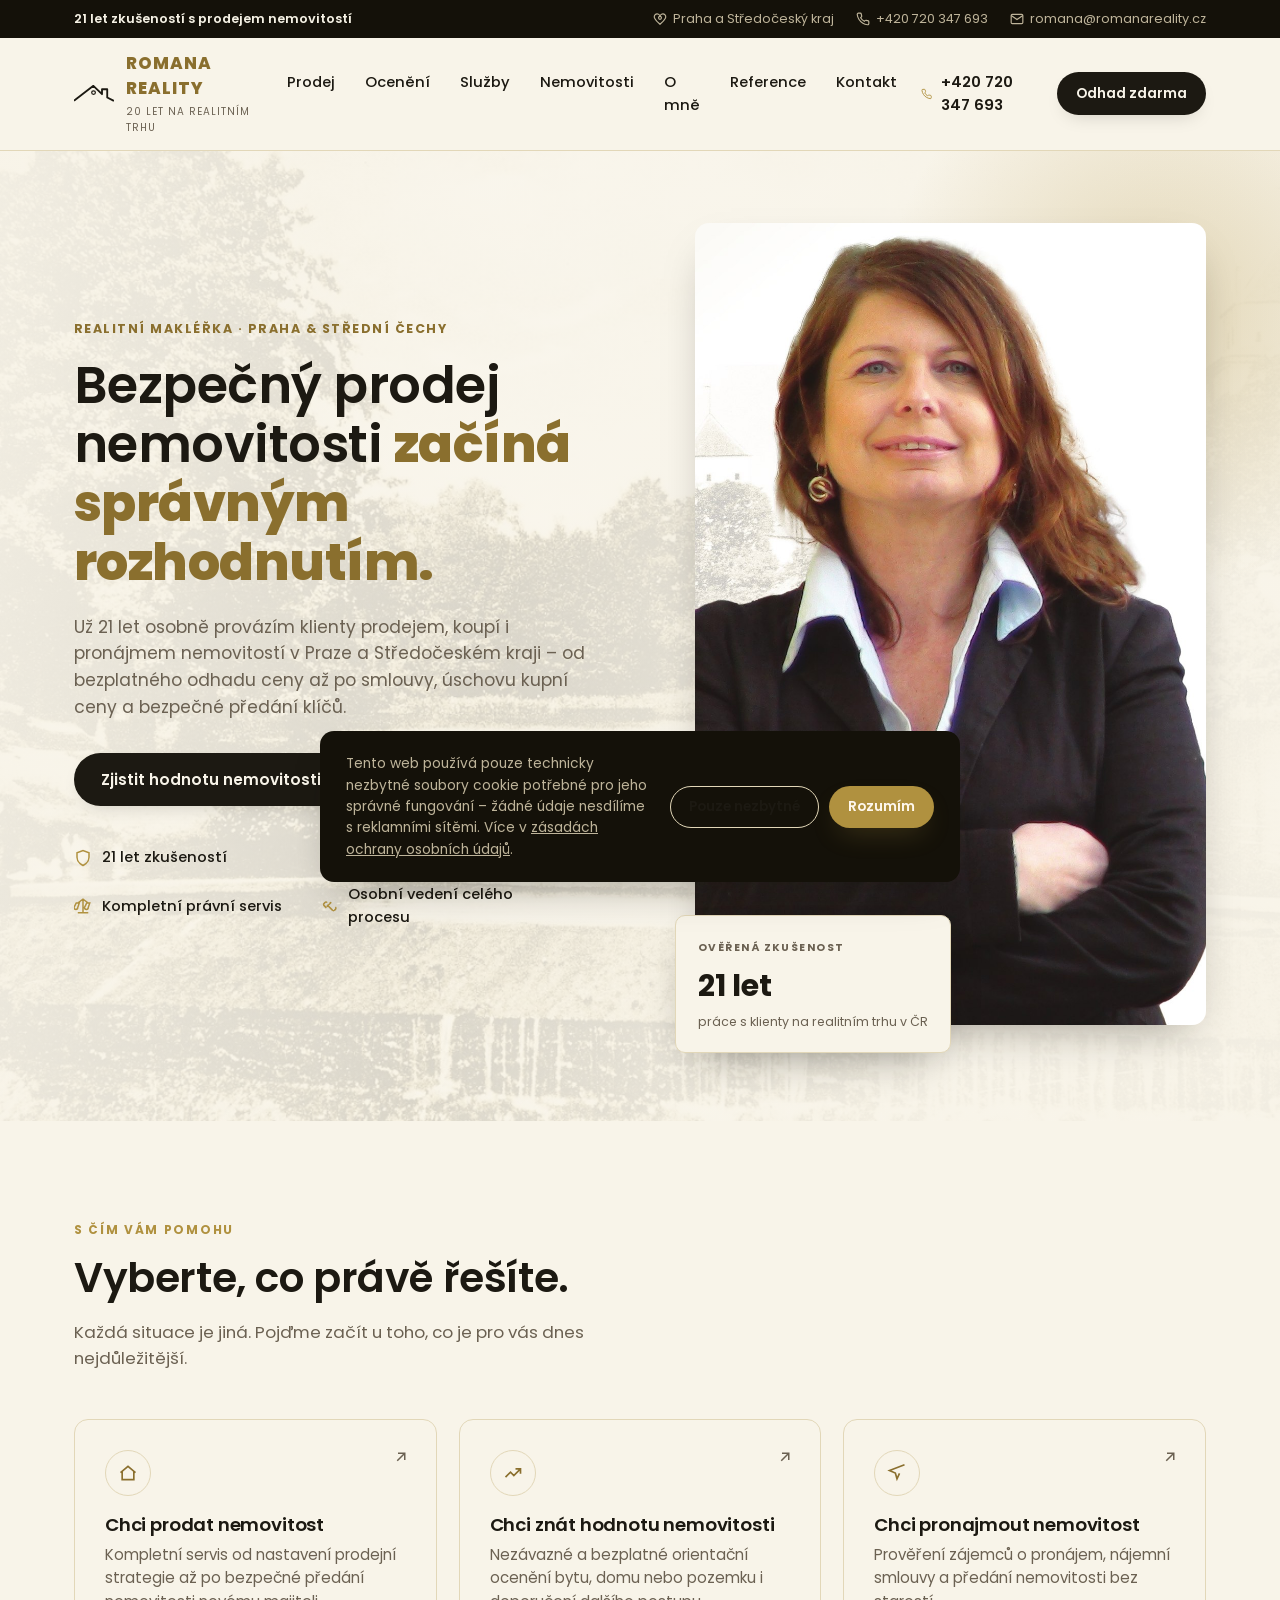
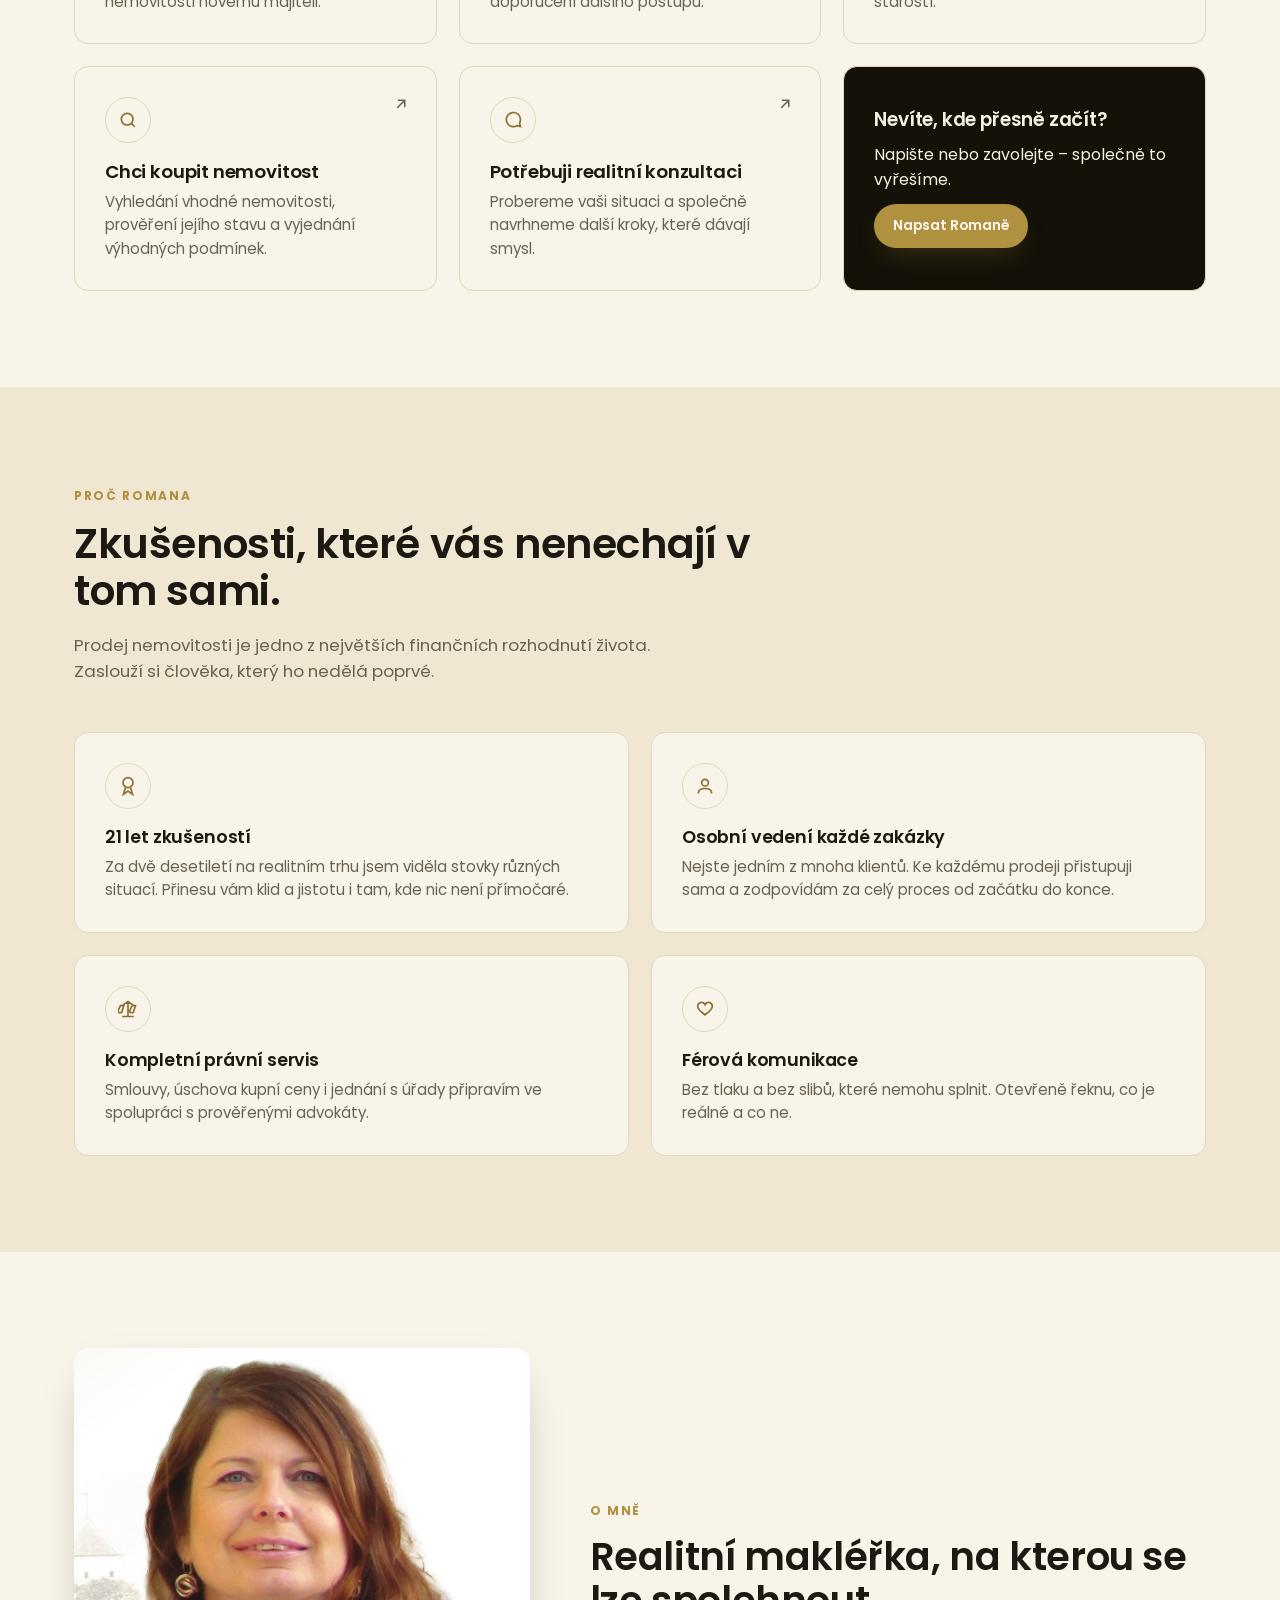
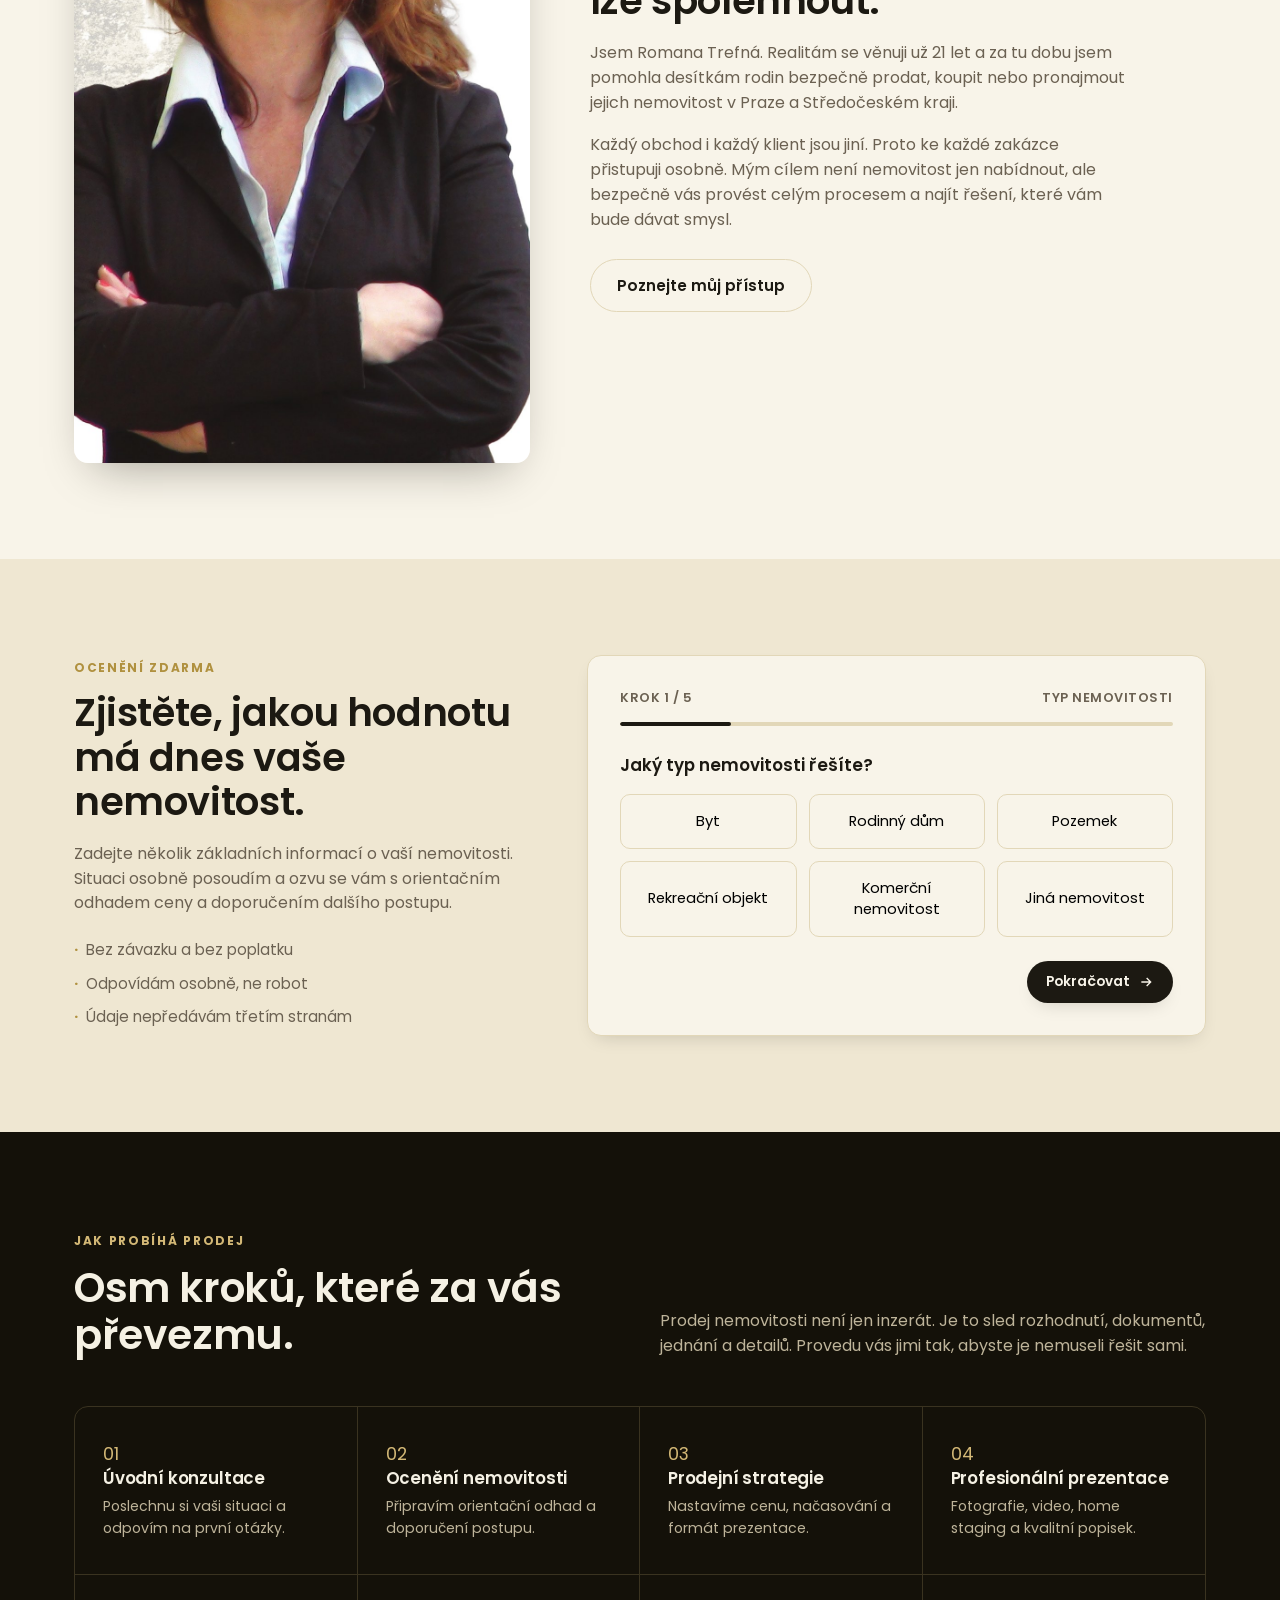
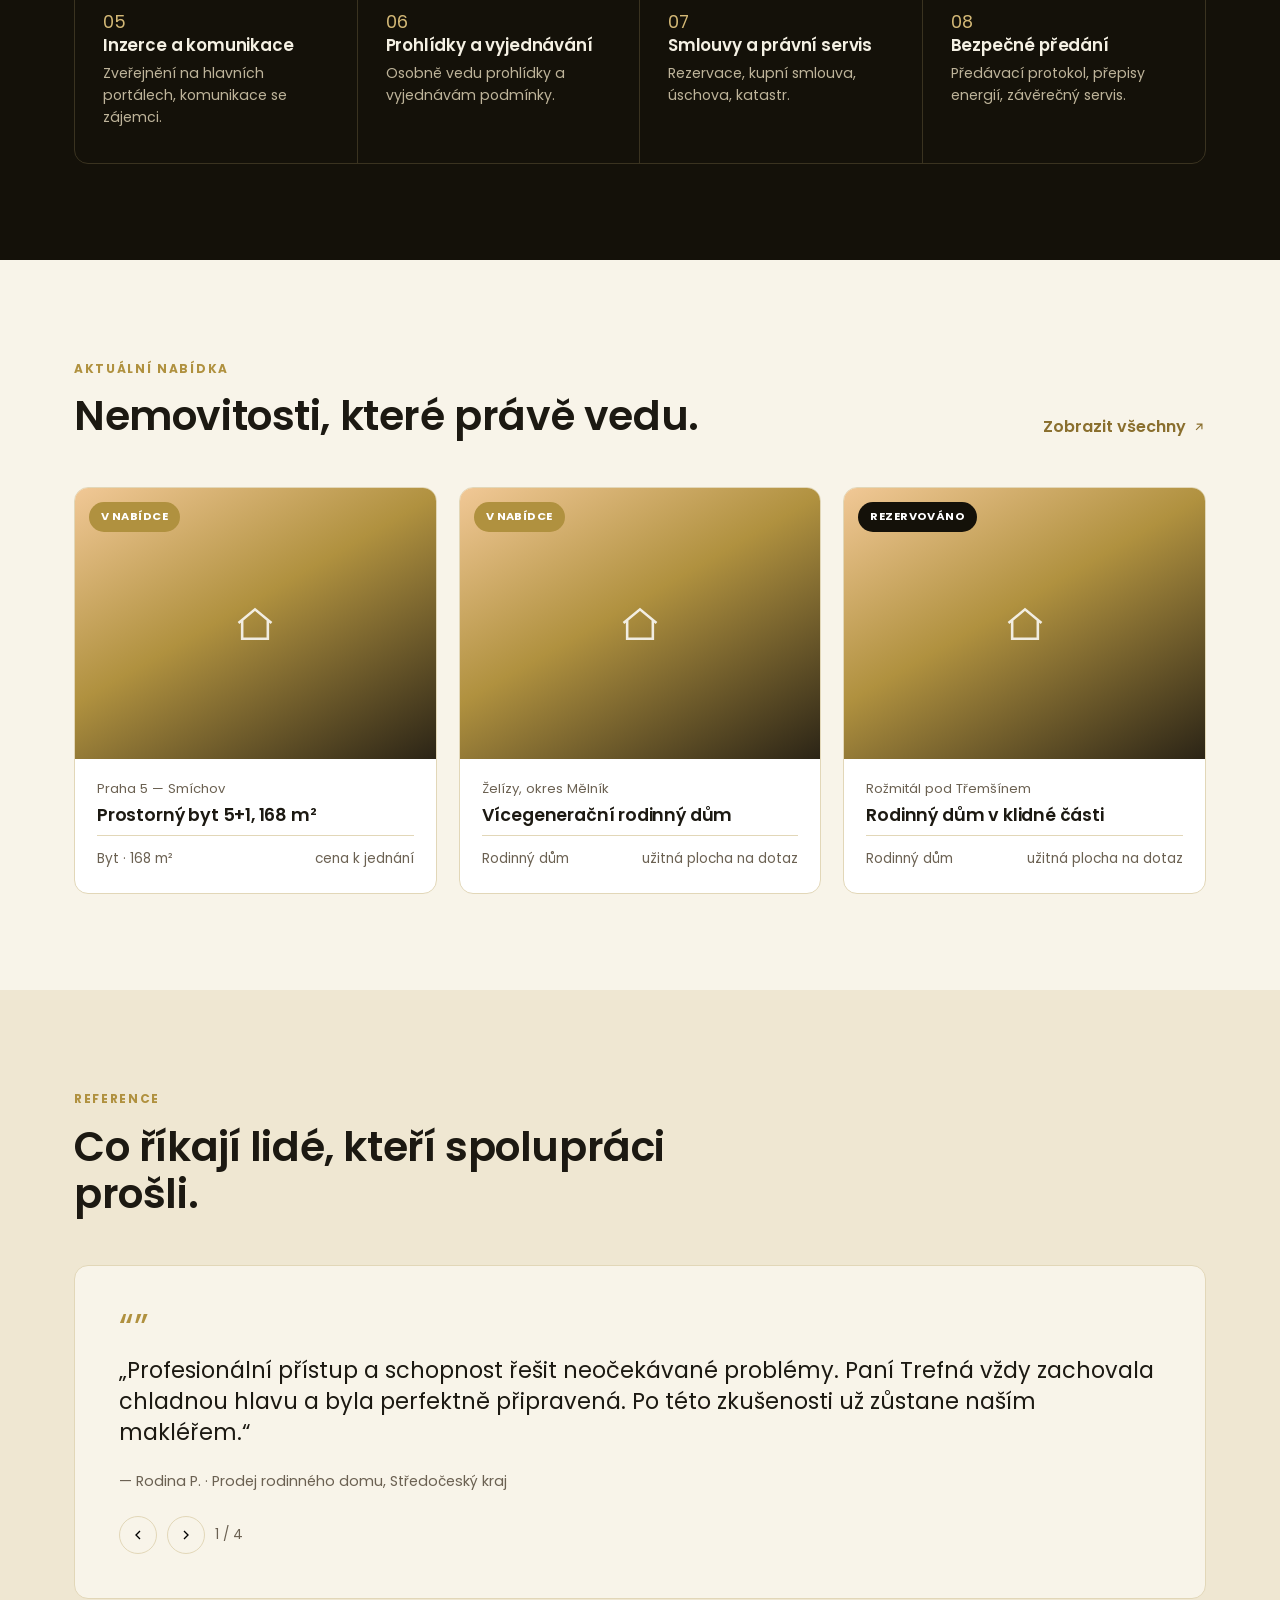
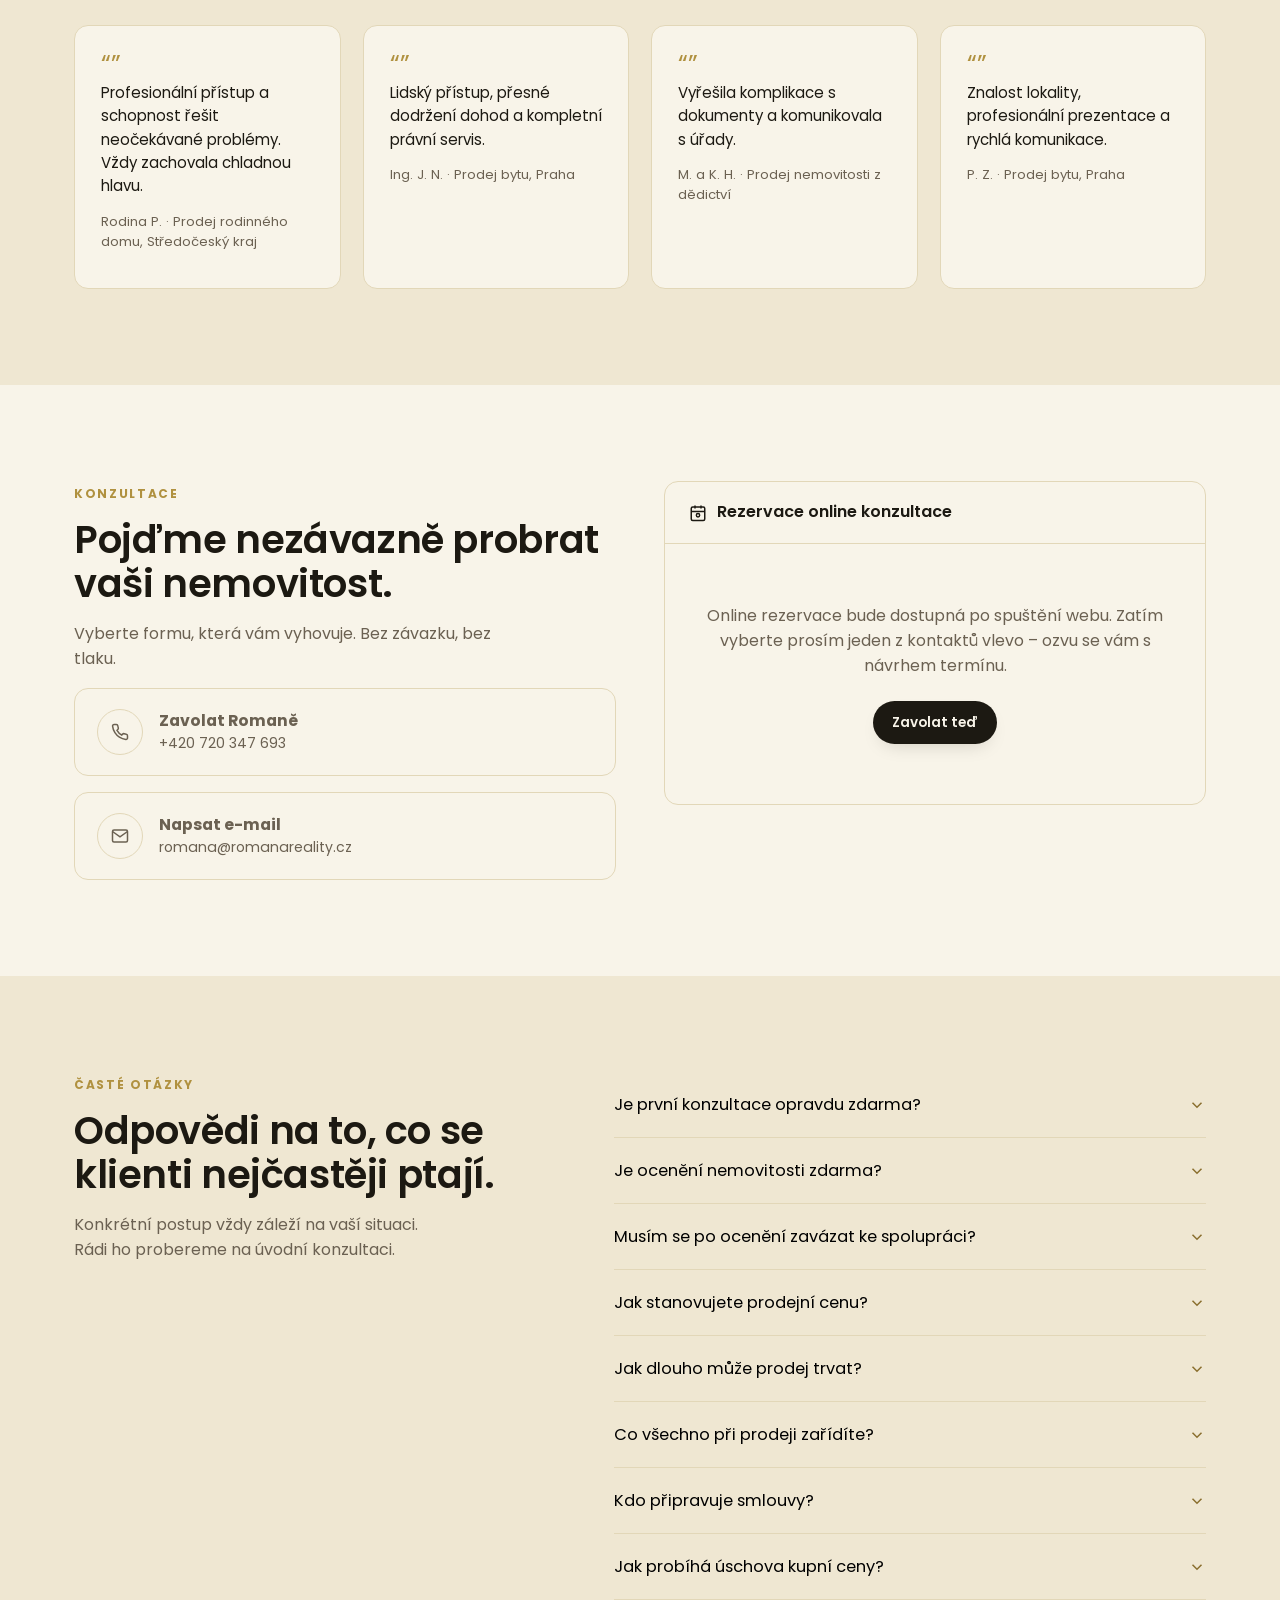
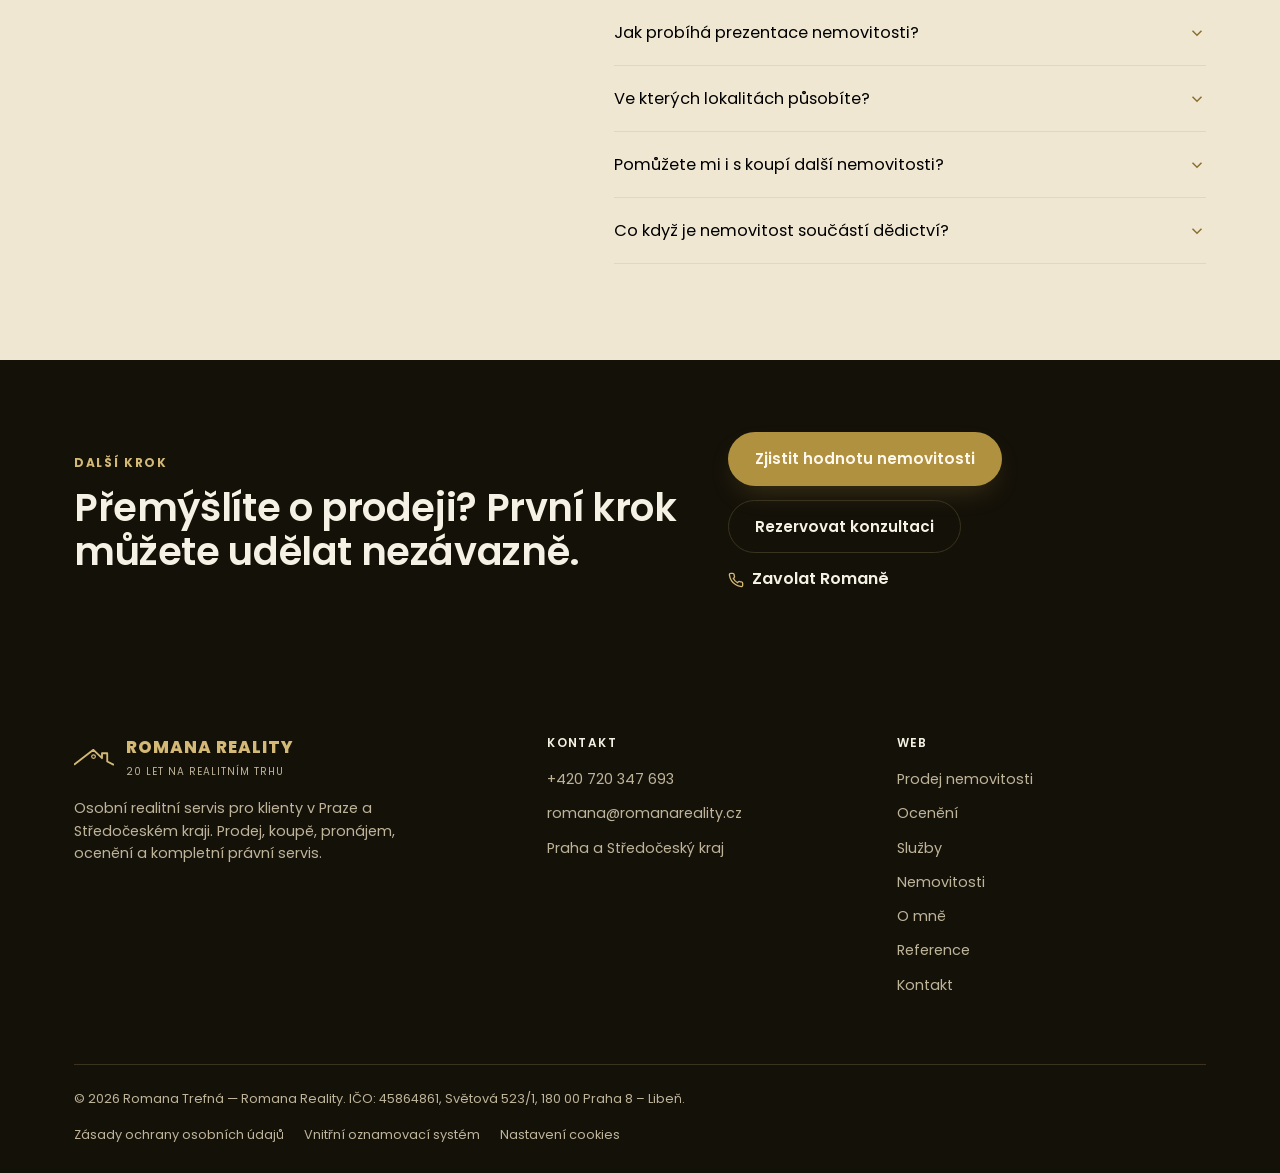
==== commit 05734fb3: "Rebrand site to match the client's real print identity Replaces the earlier AI-mockup styling (navy/" ====
--- a/index.html
+++ b/index.html
@@ -15,13 +15,14 @@
 <meta property="og:title" content="Romana Trefná – Realitní makléřka Praha a Střední Čechy" />
 <meta property="og:description" content="21 let zkušeností s bezpečným prodejem, koupí a pronájmem nemovitostí v Praze a Středočeském kraji. Odhad ceny nemovitosti zdarma." />
 <meta property="og:url" content="https://www.romanareality.cz/" />
+<meta property="og:image" content="https://www.romanareality.cz/images/romana-trefna.jpg" />
 <meta name="twitter:card" content="summary_large_image" />
 
 <link rel="preconnect" href="https://fonts.googleapis.com" />
 <link rel="preconnect" href="https://fonts.gstatic.com" crossorigin />
-<link href="https://fonts.googleapis.com/css2?family=Fraunces:ital,opsz,wght@0,9..144,400;0,9..144,500;0,9..144,600;1,9..144,500&family=Inter:wght@400;500;600;700&display=swap" rel="stylesheet" />
+<link href="https://fonts.googleapis.com/css2?family=Poppins:ital,wght@0,300;0,400;0,500;0,600;0,700;0,800;0,900;1,500&display=swap" rel="stylesheet" />
 <link rel="stylesheet" href="css/style.css" />
-<link rel="icon" href="data:image/svg+xml,%3Csvg xmlns='http://www.w3.org/2000/svg' viewBox='0 0 64 64'%3E%3Ccircle cx='32' cy='32' r='32' fill='%230f1428'/%3E%3Ctext x='32' y='43' font-family='Georgia,serif' font-size='30' fill='%23e0651f' text-anchor='middle'%3ER%3C/text%3E%3C/svg%3E" />
+<link rel="icon" href="data:image/svg+xml,%3Csvg xmlns='http://www.w3.org/2000/svg' viewBox='0 0 64 64'%3E%3Crect width='64' height='64' rx='14' fill='%23f8f4e9'/%3E%3Cpath d='M8 42 L32 13 L44 27 L44 19 L52 19 L52 34 L59 41' stroke='%23b0913f' stroke-width='5' fill='none' stroke-linecap='round' stroke-linejoin='round'/%3E%3Ccircle cx='32' cy='20' r='3.5' stroke='%23b0913f' stroke-width='3' fill='none'/%3E%3C/svg%3E" />
 
 <script type="application/ld+json">
 {
@@ -29,7 +30,7 @@
   "@type": "RealEstateAgent",
   "name": "Romana Reality – Romana Trefná",
   "founder": { "@type": "Person", "name": "Romana Trefná" },
-  "image": "https://www.romanareality.cz/images/og-cover.jpg",
+  "image": "https://www.romanareality.cz/images/romana-trefna.jpg",
   "url": "https://www.romanareality.cz/",
   "telephone": "+420720347693",
   "email": "romana@romanareality.cz",
@@ -95,10 +96,13 @@
 <header class="site-header">
   <div class="container">
     <a href="#top" class="brand">
-      <span class="brand__mark">R</span>
+      <svg class="brand__icon" viewBox="0 0 130 55" fill="none" xmlns="http://www.w3.org/2000/svg" aria-hidden="true">
+        <path d="M2 48 L63 1 L91 28 L91 12 L108 12 L108 39 L128 49" stroke="currentColor" stroke-width="6" stroke-linecap="round" stroke-linejoin="round"/>
+        <circle cx="63.5" cy="23" r="6" stroke="currentColor" stroke-width="4"/>
+      </svg>
       <span>
         <span class="brand__name">Romana Reality</span>
-        <span class="brand__tag">Romana Trefná</span>
+        <span class="brand__tag">20 let na realitním trhu</span>
       </span>
     </a>
 
@@ -150,10 +154,7 @@
 
       <div class="hero__media">
         <div class="media-placeholder">
-          <div class="media-placeholder__fallback" role="img" aria-label="Interiér nemovitosti s výhledem na Prahu – ilustrační fotografie, doporučujeme nahradit reálným snímkem">
-            <svg width="64" height="64" viewBox="0 0 24 24" fill="none" stroke="currentColor" stroke-width="1.4"><path d="M3 20h18M5 20V9l7-5 7 5v11M9 20v-6h6v6"/></svg>
-          </div>
-          <span class="media-placeholder__caption">Fotografie: nahradit reálnou</span>
+          <img src="images/romana-trefna.jpg" alt="Romana Trefná, realitní makléřka Romana Reality" width="1000" height="1570" loading="eager" />
         </div>
         <div class="hero__badge">
           <span class="eyebrow">Ověřená zkušenost</span>
@@ -251,10 +252,7 @@
     <div class="container about">
       <div class="about__media">
         <div class="media-placeholder">
-          <div class="media-placeholder__fallback" role="img" aria-label="Detail pracovního stolu s deskami a klíči – ilustrační fotografie, doporučujeme nahradit reálným portrétem">
-            <svg width="56" height="56" viewBox="0 0 24 24" fill="none" stroke="currentColor" stroke-width="1.4"><rect x="3" y="7" width="14" height="10" rx="1"/><circle cx="19" cy="17" r="2"/><path d="M19 15v-3M10 7V5a2 2 0 0 1 2-2h0"/></svg>
-          </div>
-          <span class="media-placeholder__caption">Fotografie: nahradit reálnou</span>
+          <img src="images/romana-trefna.jpg" alt="Romana Trefná, realitní makléřka s 21 lety praxe" width="1000" height="1570" loading="lazy" />
         </div>
       </div>
       <div>
@@ -633,10 +631,13 @@
     <div class="footer-grid">
       <div>
         <a href="#top" class="brand">
-          <span class="brand__mark">R</span>
+          <svg class="brand__icon" viewBox="0 0 130 55" fill="none" xmlns="http://www.w3.org/2000/svg" aria-hidden="true">
+        <path d="M2 48 L63 1 L91 28 L91 12 L108 12 L108 39 L128 49" stroke="currentColor" stroke-width="6" stroke-linecap="round" stroke-linejoin="round"/>
+        <circle cx="63.5" cy="23" r="6" stroke="currentColor" stroke-width="4"/>
+      </svg>
           <span>
             <span class="brand__name">Romana Reality</span>
-            <span class="brand__tag">Romana Trefná</span>
+            <span class="brand__tag">20 let na realitním trhu</span>
           </span>
         </a>
         <p class="footer-about">Osobní realitní servis pro klienty v Praze a Středočeském kraji. Prodej, koupě, pronájem, ocenění a kompletní právní servis.</p>
--- a/css/style.css
+++ b/css/style.css
@@ -5,35 +5,35 @@
    ========================================================================== */
 
 :root {
-  /* Backgrounds */
-  --cream: #fbf6ec;
-  --cream-2: #f3ead8;
-  --navy: #0f1428;
-  --navy-2: #1a2140;
-  --navy-3: #232c52;
+  /* Backgrounds — matches the client's printed materials (cedule/banner) */
+  --cream: #f8f4e9;
+  --cream-2: #efe7d2;
+  --navy: #141109;
+  --navy-2: #1e1a10;
+  --navy-3: #2b2416;
 
   /* Text */
-  --ink: #201b14;
-  --ink-soft: #6b6255;
-  --on-navy: #f5f1e8;
-  --on-navy-soft: #b7b9c9;
-
-  /* Accent — bolder terracotta/burnt-orange, still the same brand hue */
-  --accent: #e0651f;
-  --accent-dark: #b94f16;
-  --accent-light: #f4a25a;
-  --accent-glow: rgba(224, 101, 31, 0.28);
+  --ink: #1c1912;
+  --ink-soft: #6b6152;
+  --on-navy: #f5f1e4;
+  --on-navy-soft: #beb49a;
+
+  /* Accent — the client's brand gold, sampled from her print logo */
+  --accent: #b0913f;
+  --accent-dark: #8a6f2e;
+  --accent-light: #d3b876;
+  --accent-glow: rgba(176, 145, 63, 0.3);
 
   /* Structure */
-  --border: #e5dac2;
-  --border-dark: #323b63;
+  --border: #e2d7b8;
+  --border-dark: #3a3320;
   --radius: 14px;
   --radius-sm: 10px;
-  --shadow: 0 20px 45px -20px rgba(15, 20, 40, 0.35);
-  --shadow-sm: 0 8px 20px -10px rgba(15, 20, 40, 0.2);
-
-  --font-serif: "Fraunces", "Playfair Display", Georgia, "Times New Roman", serif;
-  --font-sans: "Inter", -apple-system, BlinkMacSystemFont, "Segoe UI", sans-serif;
+  --shadow: 0 20px 45px -20px rgba(20, 17, 9, 0.4);
+  --shadow-sm: 0 8px 20px -10px rgba(20, 17, 9, 0.22);
+
+  --font-serif: "Poppins", "Montserrat", -apple-system, BlinkMacSystemFont, "Segoe UI", sans-serif;
+  --font-sans: "Poppins", -apple-system, BlinkMacSystemFont, "Segoe UI", sans-serif;
 
   --container: 1180px;
 }
@@ -296,34 +296,31 @@
   gap: 12px;
 }
 
-.brand__mark {
+.brand__icon {
   width: 40px;
-  height: 40px;
-  border-radius: 50%;
-  background: var(--navy);
-  color: var(--accent-light);
-  display: flex;
-  align-items: center;
-  justify-content: center;
-  font-family: var(--font-serif);
-  font-size: 1.15rem;
+  height: 18px;
+  color: var(--ink);
   flex-shrink: 0;
 }
 
 .brand__name {
   font-family: var(--font-serif);
-  font-size: 1.2rem;
+  font-weight: 800;
+  font-size: 1.05rem;
   line-height: 1.1;
+  letter-spacing: 0.06em;
+  text-transform: uppercase;
+  color: var(--accent-dark);
 }
 
 .brand__tag {
   display: block;
   font-family: var(--font-sans);
-  font-size: 0.65rem;
-  letter-spacing: 0.12em;
+  font-size: 0.63rem;
+  letter-spacing: 0.1em;
   color: var(--ink-soft);
   text-transform: uppercase;
-  margin-top: 2px;
+  margin-top: 3px;
 }
 
 .main-nav {
@@ -382,6 +379,10 @@
   position: relative;
   overflow: hidden;
   padding: 72px 0 96px;
+  background-image: linear-gradient(100deg, rgba(248, 244, 233, 0.97) 0%, rgba(248, 244, 233, 0.86) 40%, rgba(248, 244, 233, 0.97) 75%), url("../images/hero-texture.jpg");
+  background-size: auto 100%, cover;
+  background-position: left center, left 30%;
+  background-repeat: no-repeat;
 }
 
 .hero::before {
@@ -418,9 +419,9 @@
 }
 
 .hero h1 em {
-  font-style: italic;
+  font-style: normal;
   color: var(--accent-dark);
-  font-weight: 500;
+  font-weight: 800;
 }
 
 .hero__lede {
@@ -471,7 +472,8 @@
 
 .media-placeholder img {
   width: 100%;
-  height: 100%;
+  height: auto;
+  display: block;
   object-fit: cover;
 }
 
@@ -620,11 +622,6 @@
   grid-template-columns: 0.85fr 1.15fr;
   gap: 60px;
   align-items: center;
-}
-
-.about__media .media-placeholder__fallback {
-  aspect-ratio: 4/5;
-  background: linear-gradient(160deg, #f3e3c9 0%, var(--accent-light) 55%, var(--accent-dark) 100%);
 }
 
 .about h2 {
@@ -1182,14 +1179,16 @@
   gap: 40px;
 }
 
-.footer-grid .brand__name,
+.footer-grid .brand__name {
+  color: var(--accent-light);
+}
+
 .footer-grid .brand__tag {
-  color: var(--on-navy);
-}
-
-.footer-grid .brand__mark {
-  background: var(--accent);
-  color: var(--navy);
+  color: var(--on-navy-soft);
+}
+
+.footer-grid .brand__icon {
+  color: var(--accent-light);
 }
 
 .footer-about {
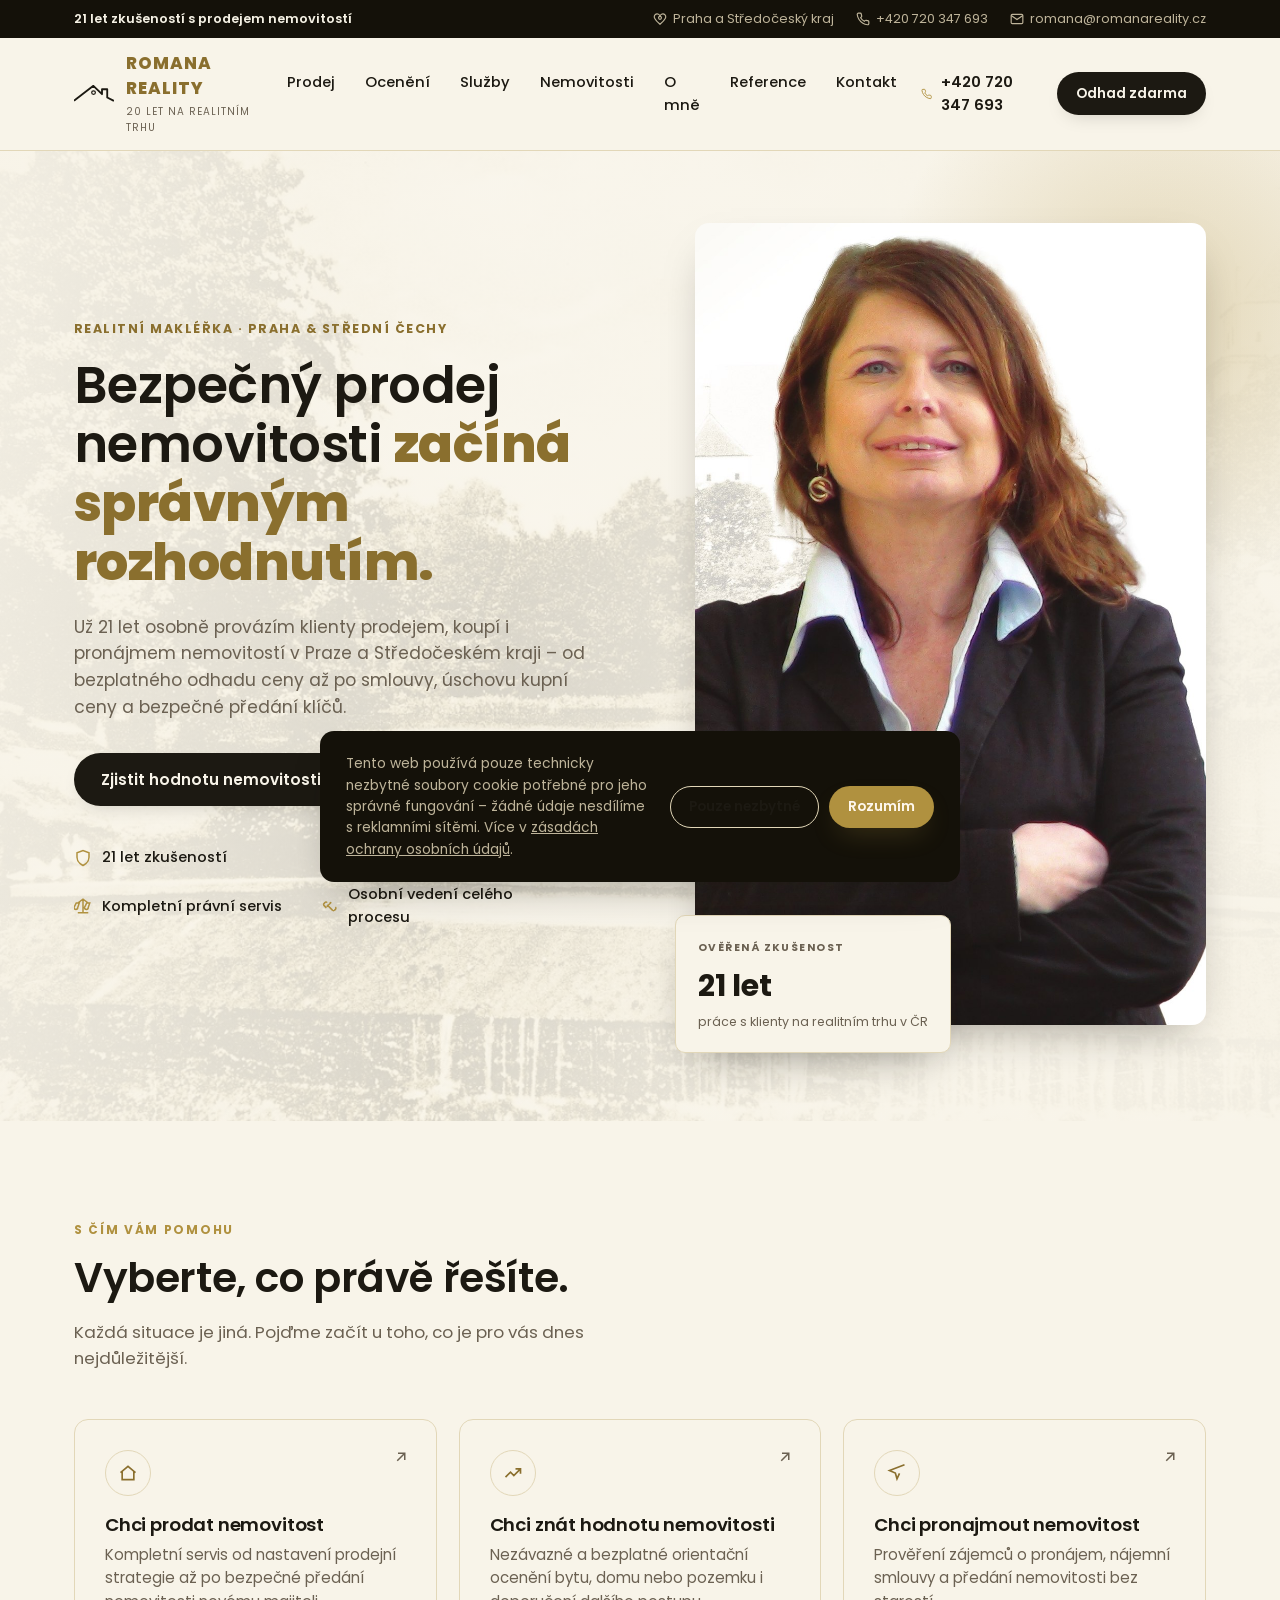
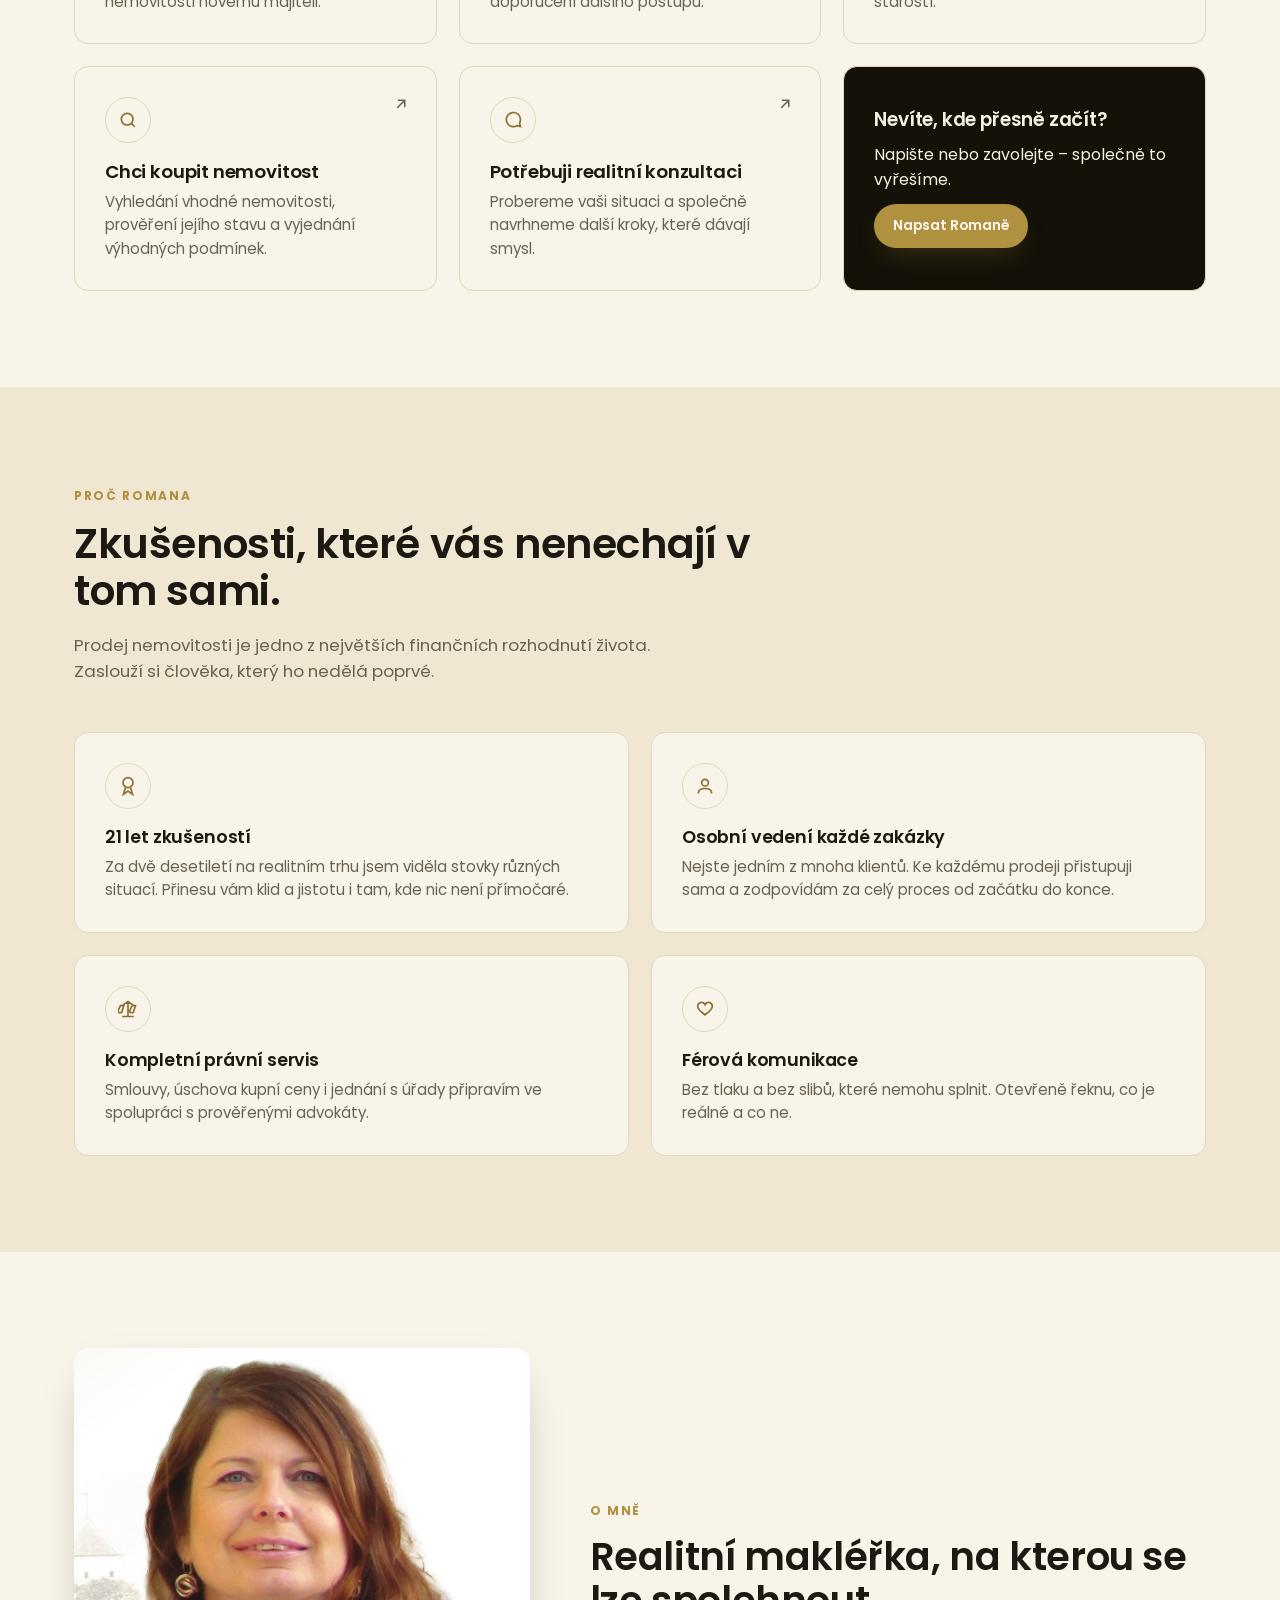
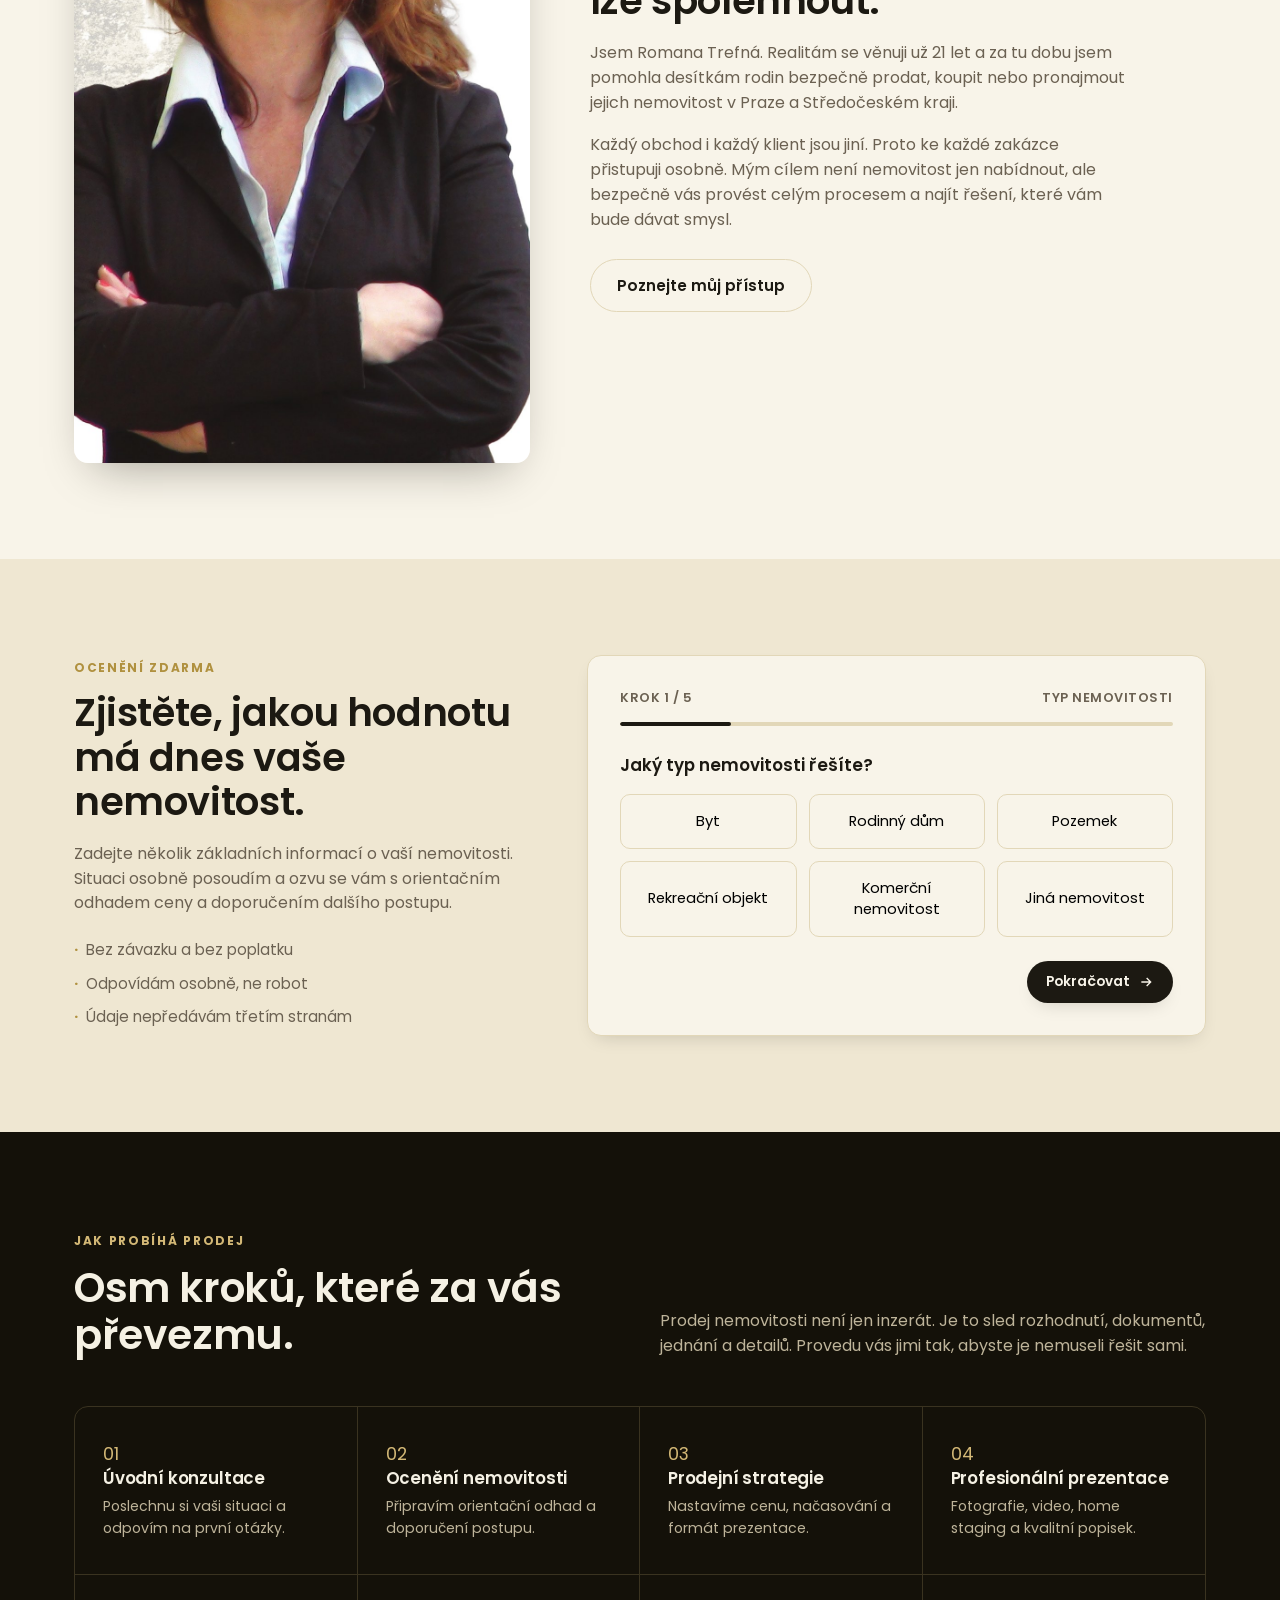
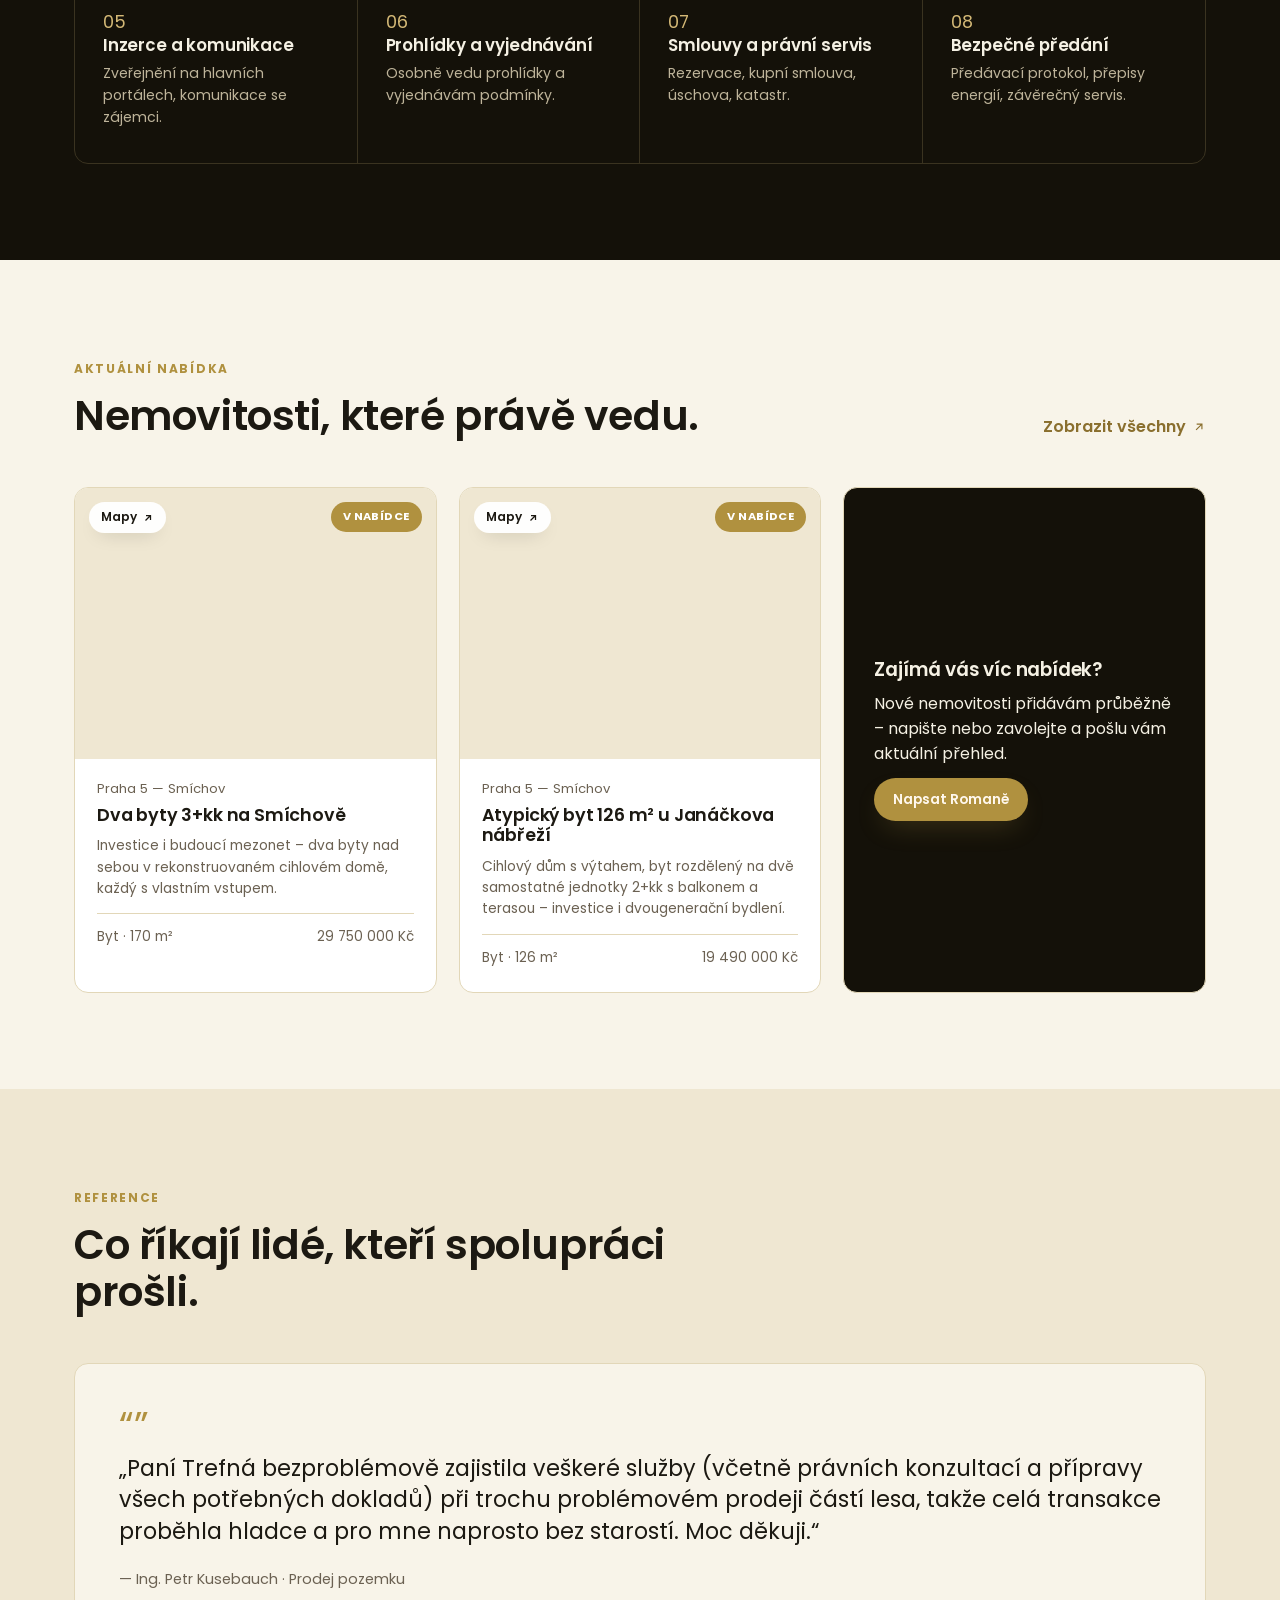
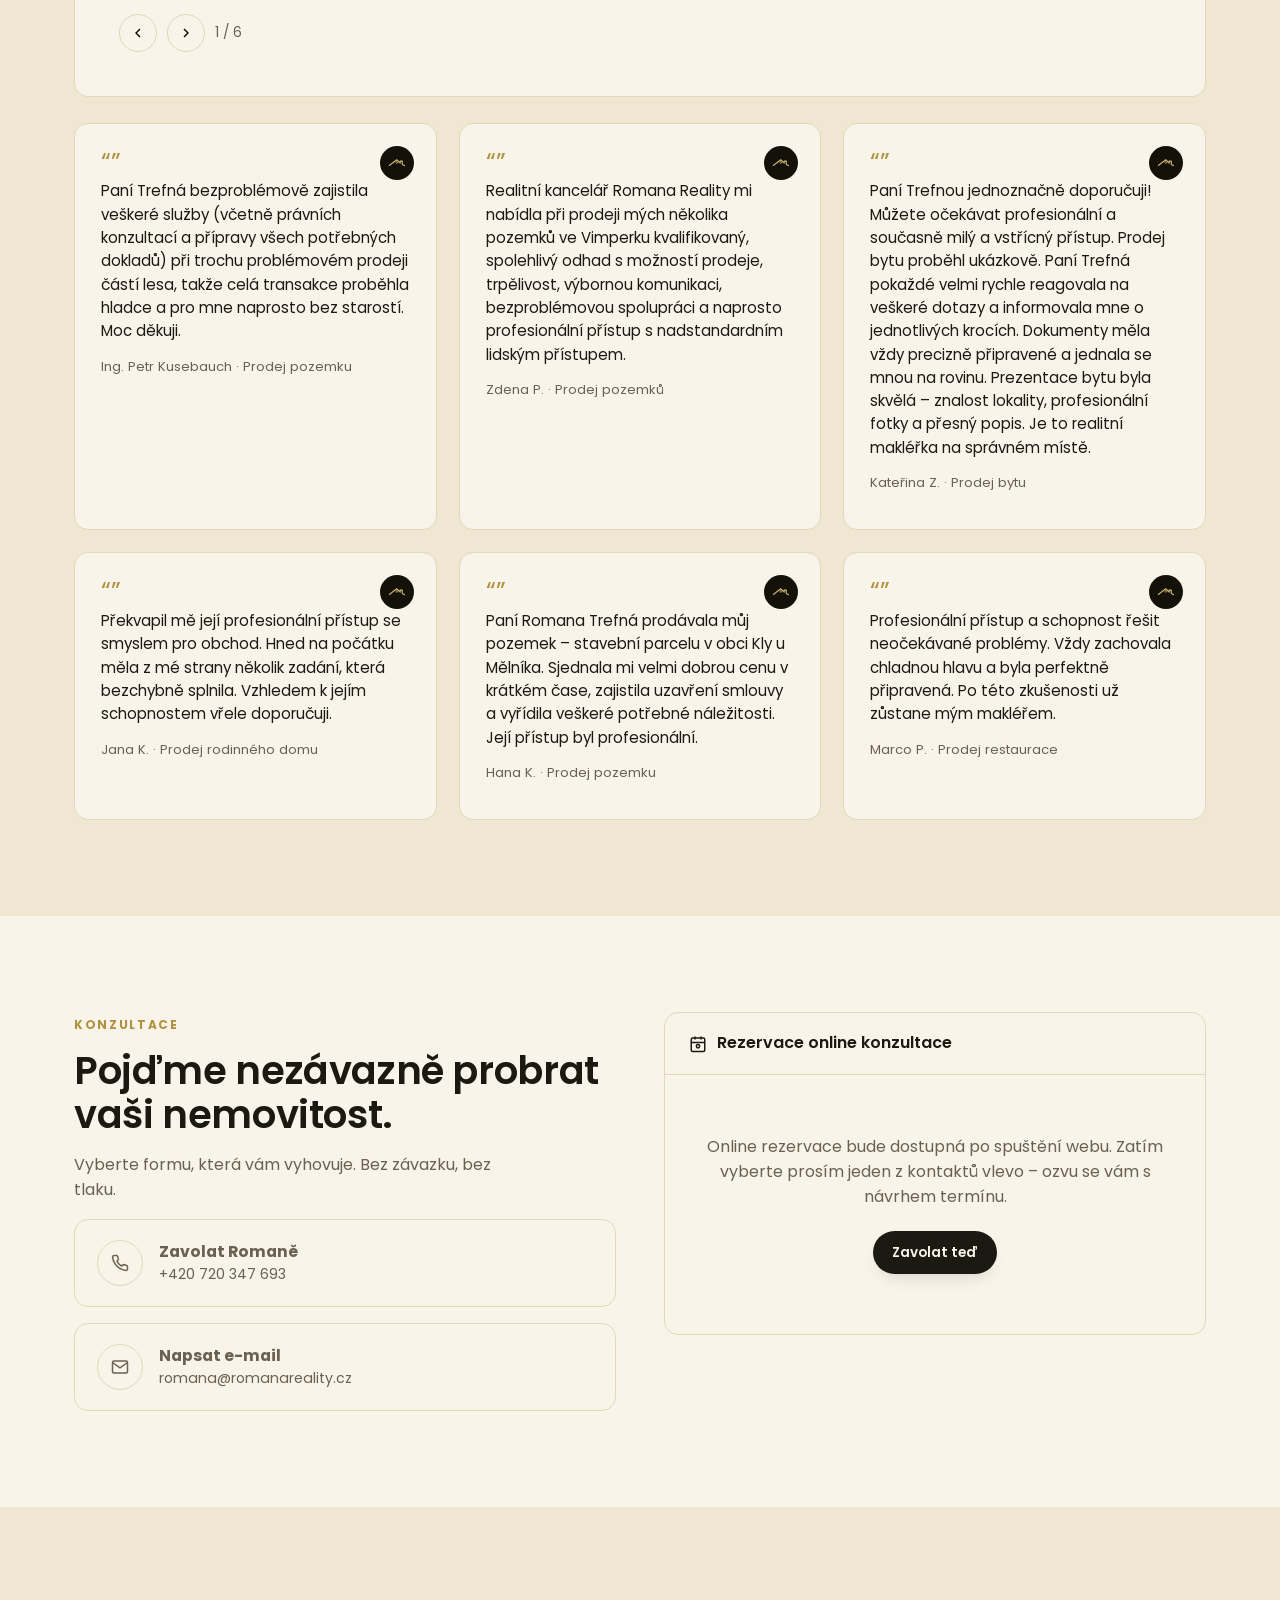
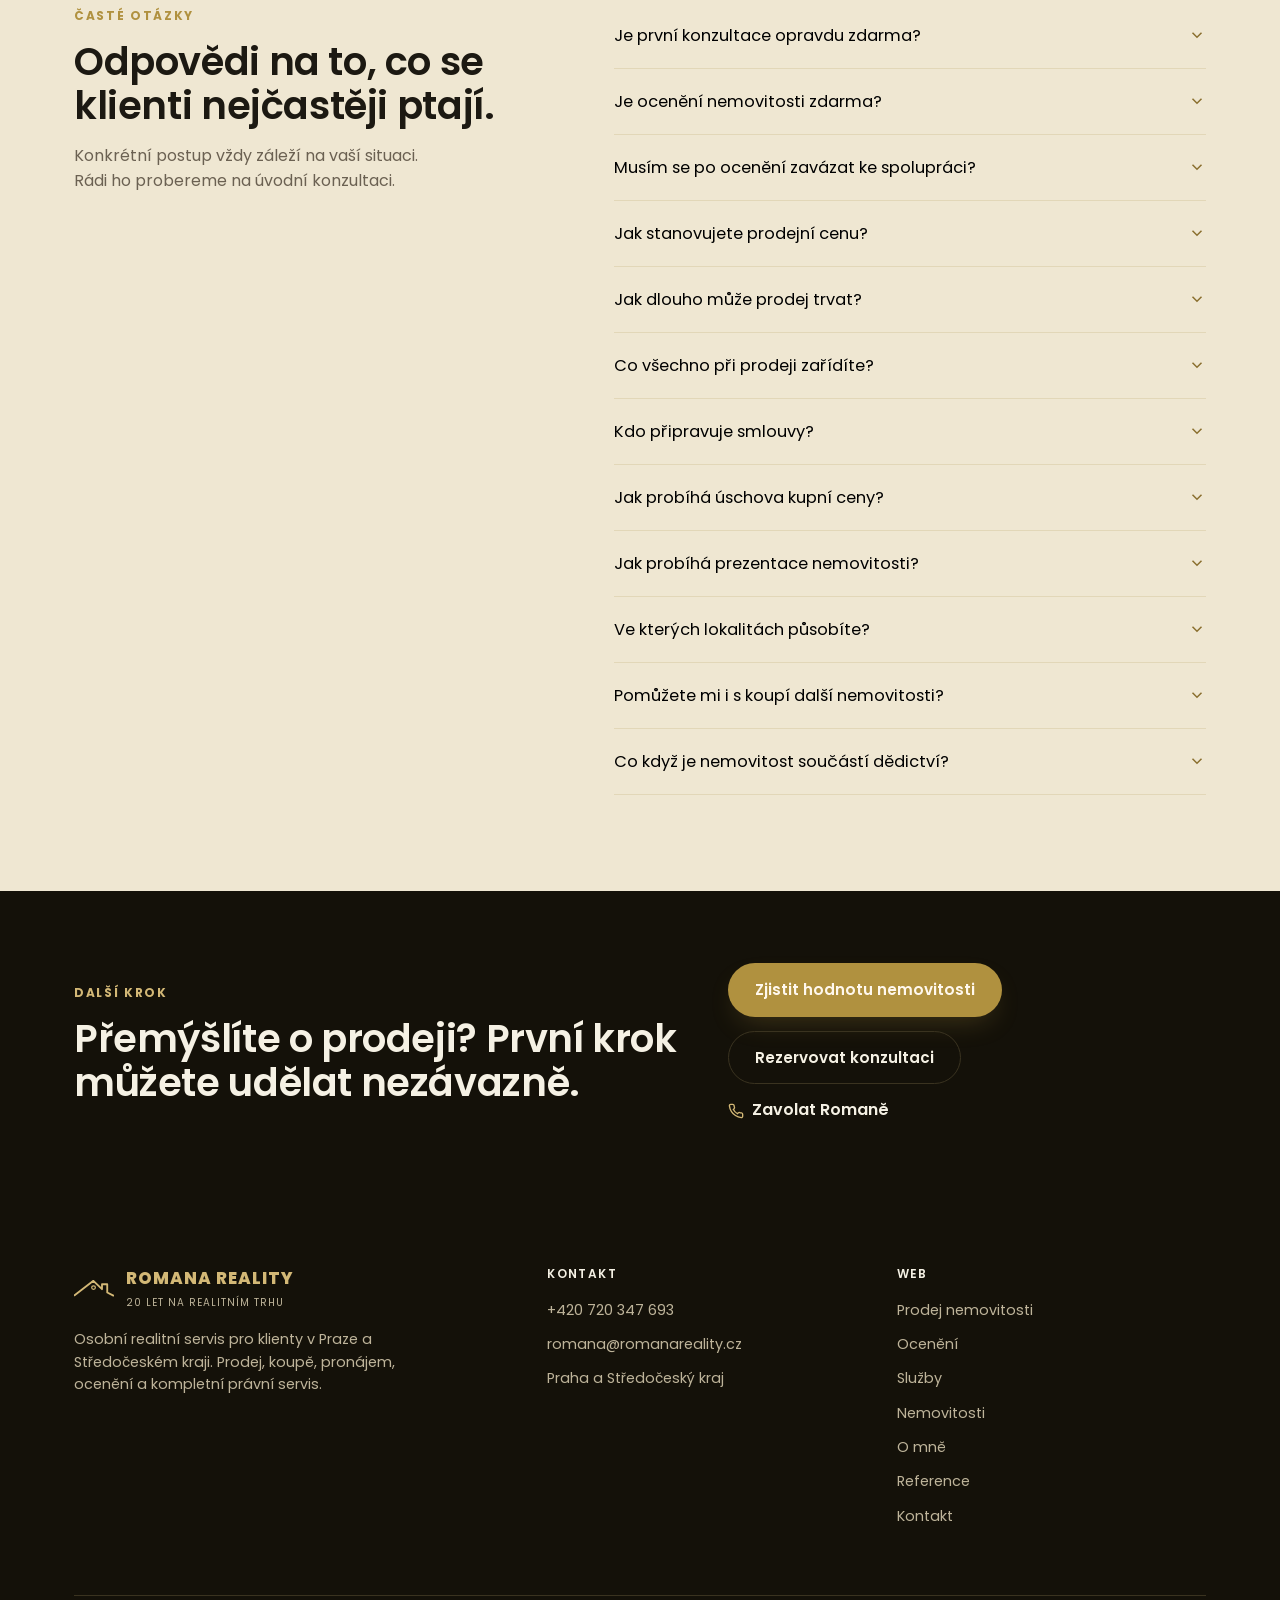
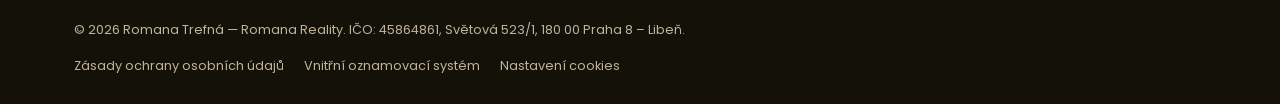
==== commit ff9863d2: "Add real listings with map links and real client testimonials Replaces the placeholder "Aktuální nab" ====
--- a/index.html
+++ b/index.html
@@ -307,14 +307,95 @@
         </div>
 
         <div class="wizard__step" data-step="3">
-          <p class="wizard__question">Jaká je orientační velikost nemovitosti?</p>
-          <div class="wizard__field">
-            <label for="wSize">Plocha v m²</label>
-            <input type="number" id="wSize" name="size" min="1" placeholder="např. 85" />
-          </div>
-          <div class="wizard__field">
-            <label for="wLayout">Dispozice (nepovinné)</label>
-            <input type="text" id="wLayout" name="layout" placeholder="např. 3+kk" />
+          <p class="wizard__question" id="wizardParamsQuestion">Jaké jsou parametry nemovitosti?</p>
+
+          <div class="wizard__params" data-params="byt">
+            <div class="wizard__field">
+              <label for="wBytDispozice">Dispozice</label>
+              <select id="wBytDispozice" name="byt_dispozice">
+                <option value="">Vyberte dispozici</option>
+                <option>1+kk</option>
+                <option>1+1</option>
+                <option>2+kk</option>
+                <option>2+1</option>
+                <option>3+kk</option>
+                <option>3+1</option>
+                <option>4+kk</option>
+                <option>4+1</option>
+                <option>5+kk a větší</option>
+              </select>
+            </div>
+            <div class="wizard__field">
+              <label for="wBytPlocha">Užitná plocha (m²)</label>
+              <input type="number" id="wBytPlocha" name="byt_plocha" min="1" placeholder="např. 68" />
+            </div>
+            <div class="wizard__field">
+              <label for="wBytVlastnictvi">Vlastnictví</label>
+              <select id="wBytVlastnictvi" name="byt_vlastnictvi">
+                <option value="">Vyberte typ vlastnictví</option>
+                <option>Osobní</option>
+                <option>Družstevní</option>
+                <option>Jiné</option>
+              </select>
+            </div>
+            <div class="wizard__field">
+              <label for="wBytStavba">Stavba</label>
+              <select id="wBytStavba" name="byt_stavba">
+                <option value="">Vyberte typ stavby</option>
+                <option>Panel</option>
+                <option>Cihla</option>
+                <option>Ostatní</option>
+              </select>
+            </div>
+            <div class="wizard__field">
+              <label for="wBytPatro">Patro</label>
+              <input type="text" id="wBytPatro" name="byt_patro" placeholder="např. 3. z 8" />
+            </div>
+          </div>
+
+          <div class="wizard__params" data-params="dum">
+            <div class="wizard__field">
+              <label for="wDumVelikost">Velikost</label>
+              <input type="text" id="wDumVelikost" name="dum_velikost" placeholder="např. 3+1" />
+            </div>
+            <div class="wizard__field">
+              <label for="wDumPlocha">Užitná plocha (m²)</label>
+              <input type="number" id="wDumPlocha" name="dum_plocha" min="1" placeholder="např. 120" />
+            </div>
+            <div class="wizard__field">
+              <label for="wDumPozemek">Plocha pozemku (m²)</label>
+              <input type="number" id="wDumPozemek" name="dum_pozemek" min="1" placeholder="např. 500" />
+            </div>
+          </div>
+
+          <div class="wizard__params" data-params="pozemek">
+            <div class="wizard__field">
+              <label for="wPozemekDruh">Druh pozemku</label>
+              <select id="wPozemekDruh" name="pozemek_druh">
+                <option value="">Vyberte druh pozemku</option>
+                <option>Komerční</option>
+                <option>Bydlení</option>
+                <option>Zahrada</option>
+                <option>Pole</option>
+                <option>Les</option>
+                <option>Rybník</option>
+              </select>
+            </div>
+            <div class="wizard__field">
+              <label for="wPozemekPlocha">Plocha pozemku (m²)</label>
+              <input type="number" id="wPozemekPlocha" name="pozemek_plocha" min="1" placeholder="např. 800" />
+            </div>
+          </div>
+
+          <div class="wizard__params" data-params="ostatni">
+            <div class="wizard__field">
+              <label for="wOstatniPlocha">Užitná plocha (m²)</label>
+              <input type="number" id="wOstatniPlocha" name="ostatni_plocha" min="1" placeholder="např. 150" />
+            </div>
+            <div class="wizard__field">
+              <label for="wOstatniPozemek">Plocha pozemku (m², nepovinné)</label>
+              <input type="number" id="wOstatniPozemek" name="ostatni_pozemek" min="1" placeholder="např. 300" />
+            </div>
           </div>
         </div>
 
@@ -331,12 +412,16 @@
         <div class="wizard__step" data-step="5">
           <p class="wizard__question">Kam vám mám poslat odhad?</p>
           <div class="wizard__field">
-            <label for="wName">Jméno</label>
+            <label for="wName">Jméno a příjmení</label>
             <input type="text" id="wName" name="name" placeholder="Vaše jméno" />
           </div>
           <div class="wizard__field">
-            <label for="wContact">Telefon nebo e-mail</label>
-            <input type="text" id="wContact" name="contact" placeholder="+420 … nebo e-mail" />
+            <label for="wPhone">Telefon</label>
+            <input type="tel" id="wPhone" name="phone" placeholder="+420 …" />
+          </div>
+          <div class="wizard__field">
+            <label for="wEmail">E-mail (nepovinné)</label>
+            <input type="email" id="wEmail" name="email" placeholder="vas@email.cz" />
           </div>
         </div>
 
@@ -397,46 +482,44 @@
 
       <div class="grid grid--3">
         <article class="listing-card">
-          <div class="listing-card__media">
-            <div class="media-placeholder__fallback" role="img" aria-label="Prostorný byt 5+1 v Praze 5 na Smíchově – ilustrační fotografie interiéru">
-              <svg width="44" height="44" viewBox="0 0 24 24" fill="none" stroke="currentColor" stroke-width="1.4"><path d="M3 11.5 12 4l9 7.5M5 10v10h14V10"/></svg>
-            </div>
+          <div class="listing-card__map">
+            <iframe src="https://www.google.com/maps?q=Pavla%20%C5%A0vandy%20ze%20Sem%C4%8Dic%20580/10%2C%20Praha%205%20-%20Sm%C3%ADchov&output=embed" title="Mapa: Pavla Švandy ze Semčic, Praha 5 – Smíchov" loading="lazy" referrerpolicy="no-referrer-when-downgrade"></iframe>
+            <a class="listing-card__maplink" href="https://www.google.com/maps/search/?api=1&query=Pavla%20%C5%A0vandy%20ze%20Sem%C4%8Dic%20580/10%2C%20Praha%205%20-%20Sm%C3%ADchov" target="_blank" rel="noopener">
+              Mapy
+              <svg width="12" height="12" viewBox="0 0 24 24" fill="none" stroke="currentColor" stroke-width="2.5"><path d="M7 17 17 7M8 7h9v9"/></svg>
+            </a>
             <span class="listing-tag">V nabídce</span>
           </div>
           <div class="listing-card__body">
             <p class="listing-card__loc">Praha 5 &mdash; Smíchov</p>
-            <h3 class="listing-card__title">Prostorný byt 5+1, 168&nbsp;m²</h3>
-            <div class="listing-card__meta"><span>Byt · 168 m²</span><span>cena k jednání</span></div>
+            <h3 class="listing-card__title">Dva byty 3+kk na Smíchově</h3>
+            <p class="listing-card__desc">Investice i budoucí mezonet &ndash; dva byty nad sebou v rekonstruovaném cihlovém domě, každý s vlastním vstupem.</p>
+            <div class="listing-card__meta"><span>Byt · 170 m²</span><span>29 750 000 Kč</span></div>
           </div>
         </article>
 
         <article class="listing-card">
-          <div class="listing-card__media">
-            <div class="media-placeholder__fallback" role="img" aria-label="Vícegenerační rodinný dům v Želízech na Mělníku – ilustrační fotografie exteriéru">
-              <svg width="44" height="44" viewBox="0 0 24 24" fill="none" stroke="currentColor" stroke-width="1.4"><path d="M3 11.5 12 4l9 7.5M5 10v10h14V10"/></svg>
-            </div>
+          <div class="listing-card__map">
+            <iframe src="https://www.google.com/maps?q=Pavla%20%C5%A0vandy%20ze%20Sem%C4%8Dic%20580/10%2C%20Praha%205%20-%20Sm%C3%ADchov&output=embed" title="Mapa: Pavla Švandy ze Semčic 580/10, Praha 5 – Smíchov" loading="lazy" referrerpolicy="no-referrer-when-downgrade"></iframe>
+            <a class="listing-card__maplink" href="https://www.google.com/maps/search/?api=1&query=Pavla%20%C5%A0vandy%20ze%20Sem%C4%8Dic%20580/10%2C%20Praha%205%20-%20Sm%C3%ADchov" target="_blank" rel="noopener">
+              Mapy
+              <svg width="12" height="12" viewBox="0 0 24 24" fill="none" stroke="currentColor" stroke-width="2.5"><path d="M7 17 17 7M8 7h9v9"/></svg>
+            </a>
             <span class="listing-tag">V nabídce</span>
           </div>
           <div class="listing-card__body">
-            <p class="listing-card__loc">Želízy, okres Mělník</p>
-            <h3 class="listing-card__title">Vícegenerační rodinný dům</h3>
-            <div class="listing-card__meta"><span>Rodinný dům</span><span>užitná plocha na dotaz</span></div>
+            <p class="listing-card__loc">Praha 5 &mdash; Smíchov</p>
+            <h3 class="listing-card__title">Atypický byt 126&nbsp;m² u Janáčkova nábřeží</h3>
+            <p class="listing-card__desc">Cihlový dům s výtahem, byt rozdělený na dvě samostatné jednotky 2+kk s balkonem a terasou &ndash; investice i dvougenerační bydlení.</p>
+            <div class="listing-card__meta"><span>Byt · 126 m²</span><span>19 490 000 Kč</span></div>
           </div>
         </article>
 
-        <article class="listing-card">
-          <div class="listing-card__media">
-            <div class="media-placeholder__fallback" role="img" aria-label="Rodinný dům v klidné části Rožmitálu pod Třemšínem – ilustrační fotografie exteriéru">
-              <svg width="44" height="44" viewBox="0 0 24 24" fill="none" stroke="currentColor" stroke-width="1.4"><path d="M3 11.5 12 4l9 7.5M5 10v10h14V10"/></svg>
-            </div>
-            <span class="listing-tag is-reserved">Rezervováno</span>
-          </div>
-          <div class="listing-card__body">
-            <p class="listing-card__loc">Rožmitál pod Třemšínem</p>
-            <h3 class="listing-card__title">Rodinný dům v klidné části</h3>
-            <div class="listing-card__meta"><span>Rodinný dům</span><span>užitná plocha na dotaz</span></div>
-          </div>
-        </article>
+        <a class="card card--cta" href="#kontakt">
+          <h3>Zajímá vás víc nabídek?</h3>
+          <p>Nové nemovitosti přidávám průběžně &ndash; napište nebo zavolejte a pošlu vám aktuální přehled.</p>
+          <span class="btn btn--accent btn--sm">Napsat Romaně</span>
+        </a>
       </div>
     </div>
   </section>
@@ -451,8 +534,8 @@
 
       <div class="testimonial-feature" id="testimonialFeature">
         <span class="testimonial-feature__quote-mark">&ldquo;&rdquo;</span>
-        <blockquote id="testimonialQuote">&bdquo;Profesionální přístup a schopnost řešit neočekávané problémy. Paní Trefná vždy zachovala chladnou hlavu a byla perfektně připravená. Po této zkušenosti už zůstane naším makléřem.&ldquo;</blockquote>
-        <cite id="testimonialCite">&mdash; Rodina P. · Prodej rodinného domu, Středočeský kraj</cite>
+        <blockquote id="testimonialQuote">&bdquo;Paní Trefná bezproblémově zajistila veškeré služby (včetně právních konzultací a přípravy všech potřebných dokladů) při trochu problémovém prodeji částí lesa, takže celá transakce proběhla hladce a pro mne naprosto bez starostí. Moc děkuji.&ldquo;</blockquote>
+        <cite id="testimonialCite">&mdash; Ing. Petr Kusebauch · Prodej pozemku</cite>
         <div class="testimonial-controls">
           <button class="carousel-btn" id="testimonialPrev" aria-label="Předchozí reference">
             <svg width="16" height="16" viewBox="0 0 24 24" fill="none" stroke="currentColor" stroke-width="2"><path d="M15 18l-6-6 6-6"/></svg>
@@ -460,30 +543,58 @@
           <button class="carousel-btn" id="testimonialNext" aria-label="Další reference">
             <svg width="16" height="16" viewBox="0 0 24 24" fill="none" stroke="currentColor" stroke-width="2"><path d="M9 18l6-6-6-6"/></svg>
           </button>
-          <span class="testimonial-counter" id="testimonialCounter">1 / 4</span>
-        </div>
-      </div>
-
-      <div class="grid grid--4" id="testimonialGrid">
+          <span class="testimonial-counter" id="testimonialCounter">1 / 6</span>
+        </div>
+      </div>
+
+      <div class="grid grid--3" id="testimonialGrid">
         <div class="testimonial-card">
+          <span class="testimonial-card__avatar" aria-hidden="true">
+            <svg width="16" height="14" viewBox="0 0 130 55" fill="none" xmlns="http://www.w3.org/2000/svg"><path d="M2 48 L63 1 L91 28 L91 12 L108 12 L108 39 L128 49" stroke="currentColor" stroke-width="9" stroke-linecap="round" stroke-linejoin="round"/><circle cx="63.5" cy="23" r="7" stroke="currentColor" stroke-width="6"/></svg>
+          </span>
           <span class="testimonial-feature__quote-mark">&ldquo;&rdquo;</span>
-          <p>Profesionální přístup a schopnost řešit neočekávané problémy. Vždy zachovala chladnou hlavu.</p>
-          <cite>Rodina P. · Prodej rodinného domu, Středočeský kraj</cite>
+          <p>Paní Trefná bezproblémově zajistila veškeré služby (včetně právních konzultací a přípravy všech potřebných dokladů) při trochu problémovém prodeji částí lesa, takže celá transakce proběhla hladce a pro mne naprosto bez starostí. Moc děkuji.</p>
+          <cite>Ing. Petr Kusebauch · Prodej pozemku</cite>
         </div>
         <div class="testimonial-card">
+          <span class="testimonial-card__avatar" aria-hidden="true">
+            <svg width="16" height="14" viewBox="0 0 130 55" fill="none" xmlns="http://www.w3.org/2000/svg"><path d="M2 48 L63 1 L91 28 L91 12 L108 12 L108 39 L128 49" stroke="currentColor" stroke-width="9" stroke-linecap="round" stroke-linejoin="round"/><circle cx="63.5" cy="23" r="7" stroke="currentColor" stroke-width="6"/></svg>
+          </span>
           <span class="testimonial-feature__quote-mark">&ldquo;&rdquo;</span>
-          <p>Lidský přístup, přesné dodržení dohod a kompletní právní servis.</p>
-          <cite>Ing. J. N. · Prodej bytu, Praha</cite>
+          <p>Realitní kancelář Romana Reality mi nabídla při prodeji mých několika pozemků ve Vimperku kvalifikovaný, spolehlivý odhad s možností prodeje, trpělivost, výbornou komunikaci, bezproblémovou spolupráci a naprosto profesionální přístup s nadstandardním lidským přístupem.</p>
+          <cite>Zdena P. · Prodej pozemků</cite>
         </div>
         <div class="testimonial-card">
+          <span class="testimonial-card__avatar" aria-hidden="true">
+            <svg width="16" height="14" viewBox="0 0 130 55" fill="none" xmlns="http://www.w3.org/2000/svg"><path d="M2 48 L63 1 L91 28 L91 12 L108 12 L108 39 L128 49" stroke="currentColor" stroke-width="9" stroke-linecap="round" stroke-linejoin="round"/><circle cx="63.5" cy="23" r="7" stroke="currentColor" stroke-width="6"/></svg>
+          </span>
           <span class="testimonial-feature__quote-mark">&ldquo;&rdquo;</span>
-          <p>Vyřešila komplikace s dokumenty a komunikovala s úřady.</p>
-          <cite>M. a K. H. · Prodej nemovitosti z dědictví</cite>
+          <p>Paní Trefnou jednoznačně doporučuji! Můžete očekávat profesionální a současně milý a vstřícný přístup. Prodej bytu proběhl ukázkově. Paní Trefná pokaždé velmi rychle reagovala na veškeré dotazy a informovala mne o jednotlivých krocích. Dokumenty měla vždy precizně připravené a jednala se mnou na rovinu. Prezentace bytu byla skvělá &ndash; znalost lokality, profesionální fotky a přesný popis. Je to realitní makléřka na správném místě.</p>
+          <cite>Kateřina Z. · Prodej bytu</cite>
         </div>
         <div class="testimonial-card">
+          <span class="testimonial-card__avatar" aria-hidden="true">
+            <svg width="16" height="14" viewBox="0 0 130 55" fill="none" xmlns="http://www.w3.org/2000/svg"><path d="M2 48 L63 1 L91 28 L91 12 L108 12 L108 39 L128 49" stroke="currentColor" stroke-width="9" stroke-linecap="round" stroke-linejoin="round"/><circle cx="63.5" cy="23" r="7" stroke="currentColor" stroke-width="6"/></svg>
+          </span>
           <span class="testimonial-feature__quote-mark">&ldquo;&rdquo;</span>
-          <p>Znalost lokality, profesionální prezentace a rychlá komunikace.</p>
-          <cite>P. Z. · Prodej bytu, Praha</cite>
+          <p>Překvapil mě její profesionální přístup se smyslem pro obchod. Hned na počátku měla z mé strany několik zadání, která bezchybně splnila. Vzhledem k jejím schopnostem vřele doporučuji.</p>
+          <cite>Jana K. · Prodej rodinného domu</cite>
+        </div>
+        <div class="testimonial-card">
+          <span class="testimonial-card__avatar" aria-hidden="true">
+            <svg width="16" height="14" viewBox="0 0 130 55" fill="none" xmlns="http://www.w3.org/2000/svg"><path d="M2 48 L63 1 L91 28 L91 12 L108 12 L108 39 L128 49" stroke="currentColor" stroke-width="9" stroke-linecap="round" stroke-linejoin="round"/><circle cx="63.5" cy="23" r="7" stroke="currentColor" stroke-width="6"/></svg>
+          </span>
+          <span class="testimonial-feature__quote-mark">&ldquo;&rdquo;</span>
+          <p>Paní Romana Trefná prodávala můj pozemek &ndash; stavební parcelu v obci Kly u Mělníka. Sjednala mi velmi dobrou cenu v krátkém čase, zajistila uzavření smlouvy a vyřídila veškeré potřebné náležitosti. Její přístup byl profesionální.</p>
+          <cite>Hana K. · Prodej pozemku</cite>
+        </div>
+        <div class="testimonial-card">
+          <span class="testimonial-card__avatar" aria-hidden="true">
+            <svg width="16" height="14" viewBox="0 0 130 55" fill="none" xmlns="http://www.w3.org/2000/svg"><path d="M2 48 L63 1 L91 28 L91 12 L108 12 L108 39 L128 49" stroke="currentColor" stroke-width="9" stroke-linecap="round" stroke-linejoin="round"/><circle cx="63.5" cy="23" r="7" stroke="currentColor" stroke-width="6"/></svg>
+          </span>
+          <span class="testimonial-feature__quote-mark">&ldquo;&rdquo;</span>
+          <p>Profesionální přístup a schopnost řešit neočekávané problémy. Vždy zachovala chladnou hlavu a byla perfektně připravená. Po této zkušenosti už zůstane mým makléřem.</p>
+          <cite>Marco P. · Prodej restaurace</cite>
         </div>
       </div>
     </div>
--- a/css/style.css
+++ b/css/style.css
@@ -741,6 +741,16 @@
   border-color: var(--accent);
   background: rgba(224, 101, 31, 0.08);
   color: var(--accent-dark);
+}
+
+.wizard__params {
+  display: none;
+}
+
+.wizard__params.is-active {
+  display: grid;
+  grid-template-columns: 1fr 1fr;
+  gap: 0 16px;
 }
 
 .wizard__field {
@@ -895,6 +905,45 @@
   background: var(--navy);
 }
 
+.listing-card__map {
+  position: relative;
+  aspect-ratio: 4/3;
+  background: var(--cream-2);
+}
+
+.listing-card__map iframe {
+  width: 100%;
+  height: 100%;
+  border: 0;
+  display: block;
+}
+
+.listing-card__map .listing-tag {
+  left: auto;
+  right: 14px;
+}
+
+.listing-card__maplink {
+  position: absolute;
+  top: 14px;
+  left: 14px;
+  z-index: 1;
+  display: inline-flex;
+  align-items: center;
+  gap: 5px;
+  background: rgba(255, 255, 255, 0.95);
+  color: var(--ink);
+  font-size: 0.75rem;
+  font-weight: 600;
+  padding: 6px 12px;
+  border-radius: 999px;
+  box-shadow: var(--shadow-sm);
+}
+
+.listing-card__maplink:hover {
+  color: var(--accent-dark);
+}
+
 .listing-card__body {
   padding: 20px 22px 24px;
 }
@@ -908,6 +957,12 @@
 .listing-card__title {
   font-size: 1.1rem;
   margin-bottom: 10px;
+}
+
+.listing-card__desc {
+  font-size: 0.86rem;
+  color: var(--ink-soft);
+  margin-bottom: 14px;
 }
 
 .listing-card__meta {
@@ -979,10 +1034,25 @@
 }
 
 .testimonial-card {
+  position: relative;
   border: 1px solid var(--border);
   border-radius: var(--radius);
   padding: 26px;
   background: var(--cream);
+}
+
+.testimonial-card__avatar {
+  position: absolute;
+  top: 22px;
+  right: 22px;
+  width: 34px;
+  height: 34px;
+  border-radius: 50%;
+  background: var(--navy);
+  color: var(--accent-light);
+  display: flex;
+  align-items: center;
+  justify-content: center;
 }
 
 .testimonial-card .testimonial-feature__quote-mark {
@@ -1451,6 +1521,10 @@
     grid-template-columns: repeat(2, 1fr);
   }
 
+  .wizard__params.is-active {
+    grid-template-columns: 1fr;
+  }
+
   .hero__facts {
     grid-template-columns: 1fr;
   }
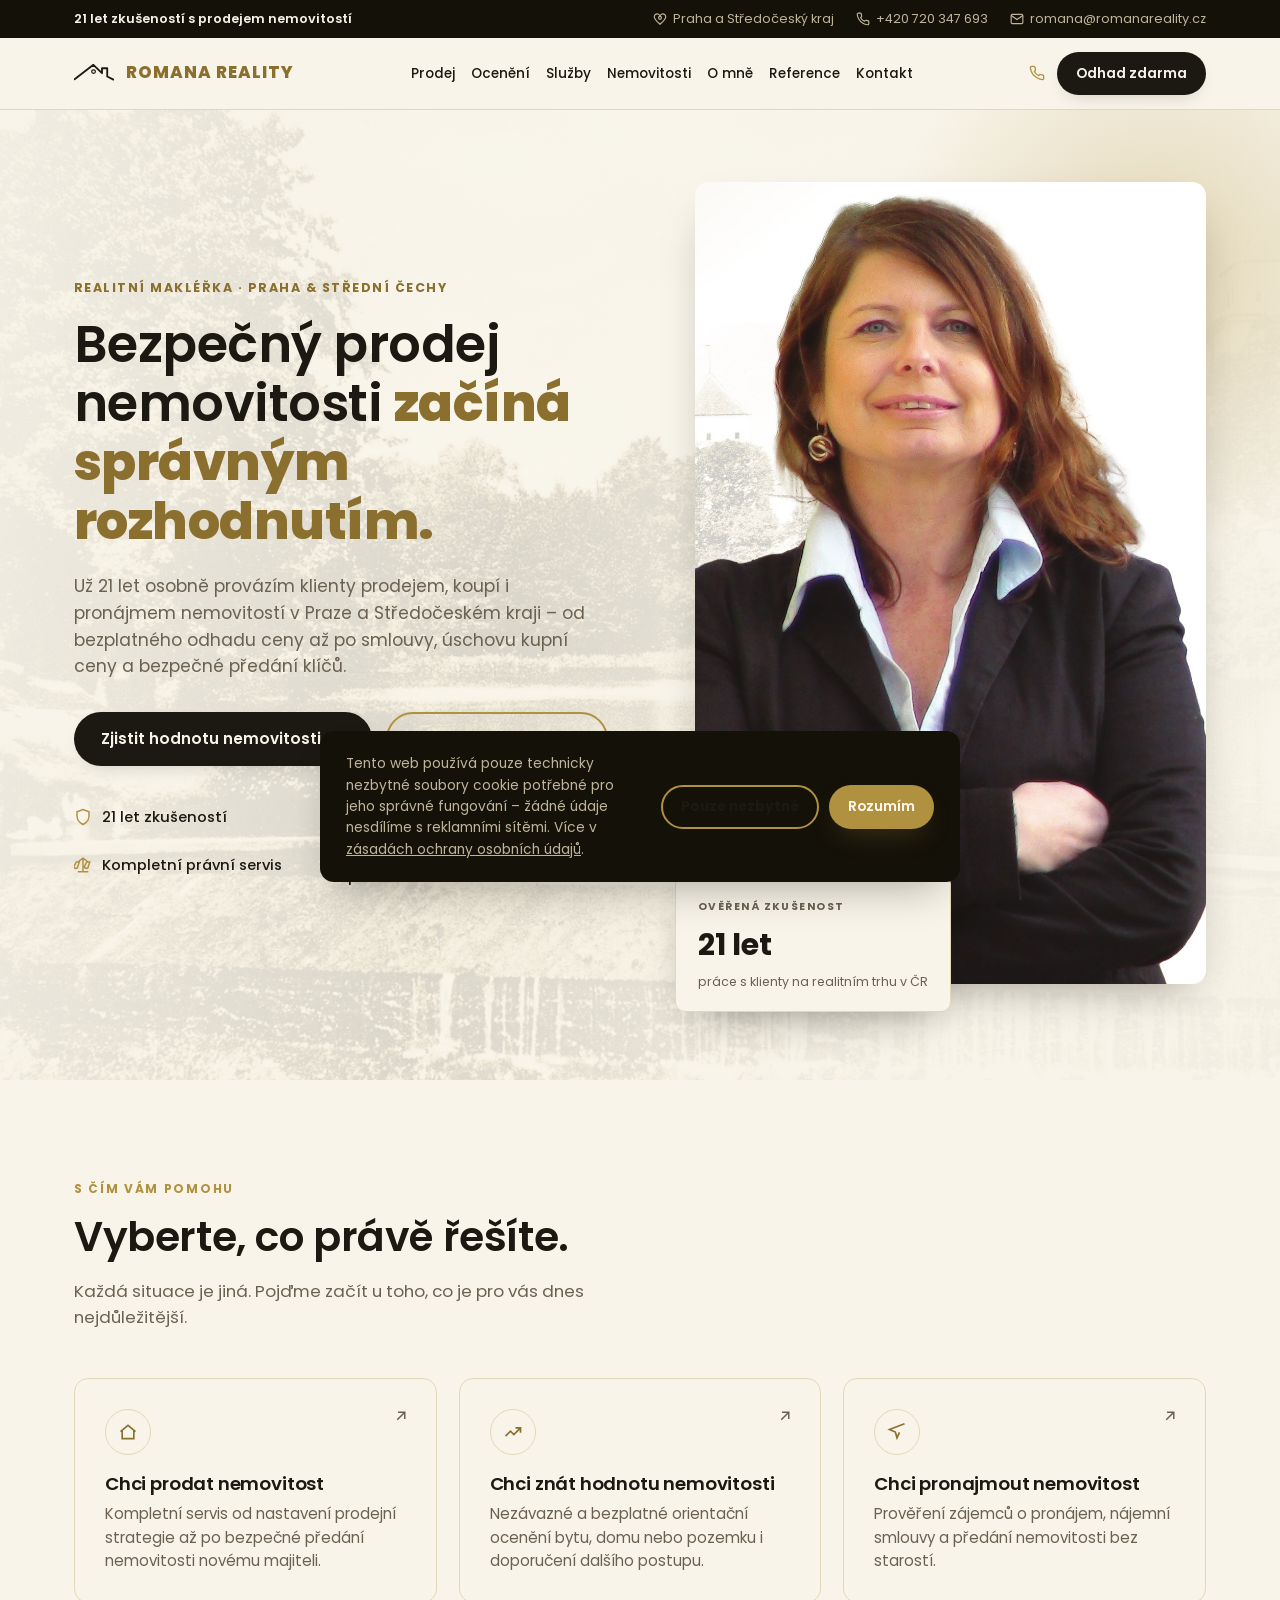
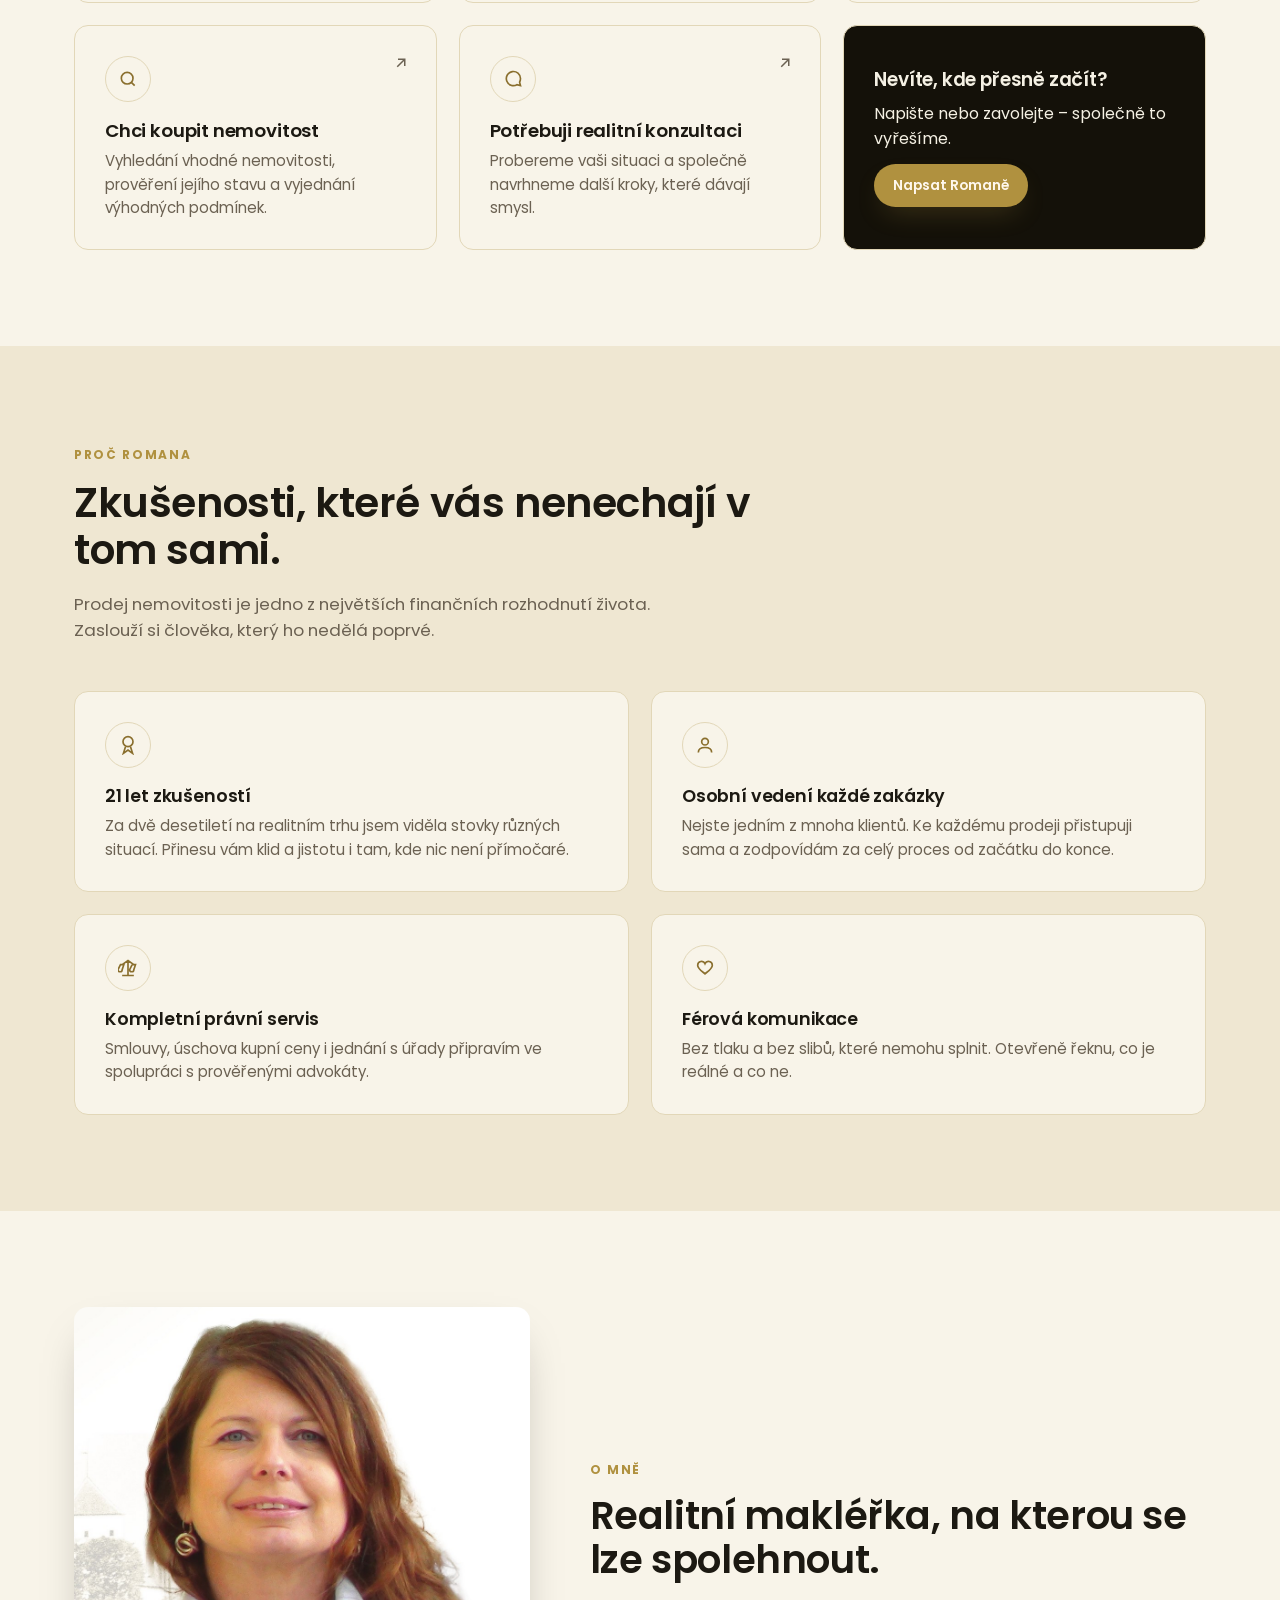
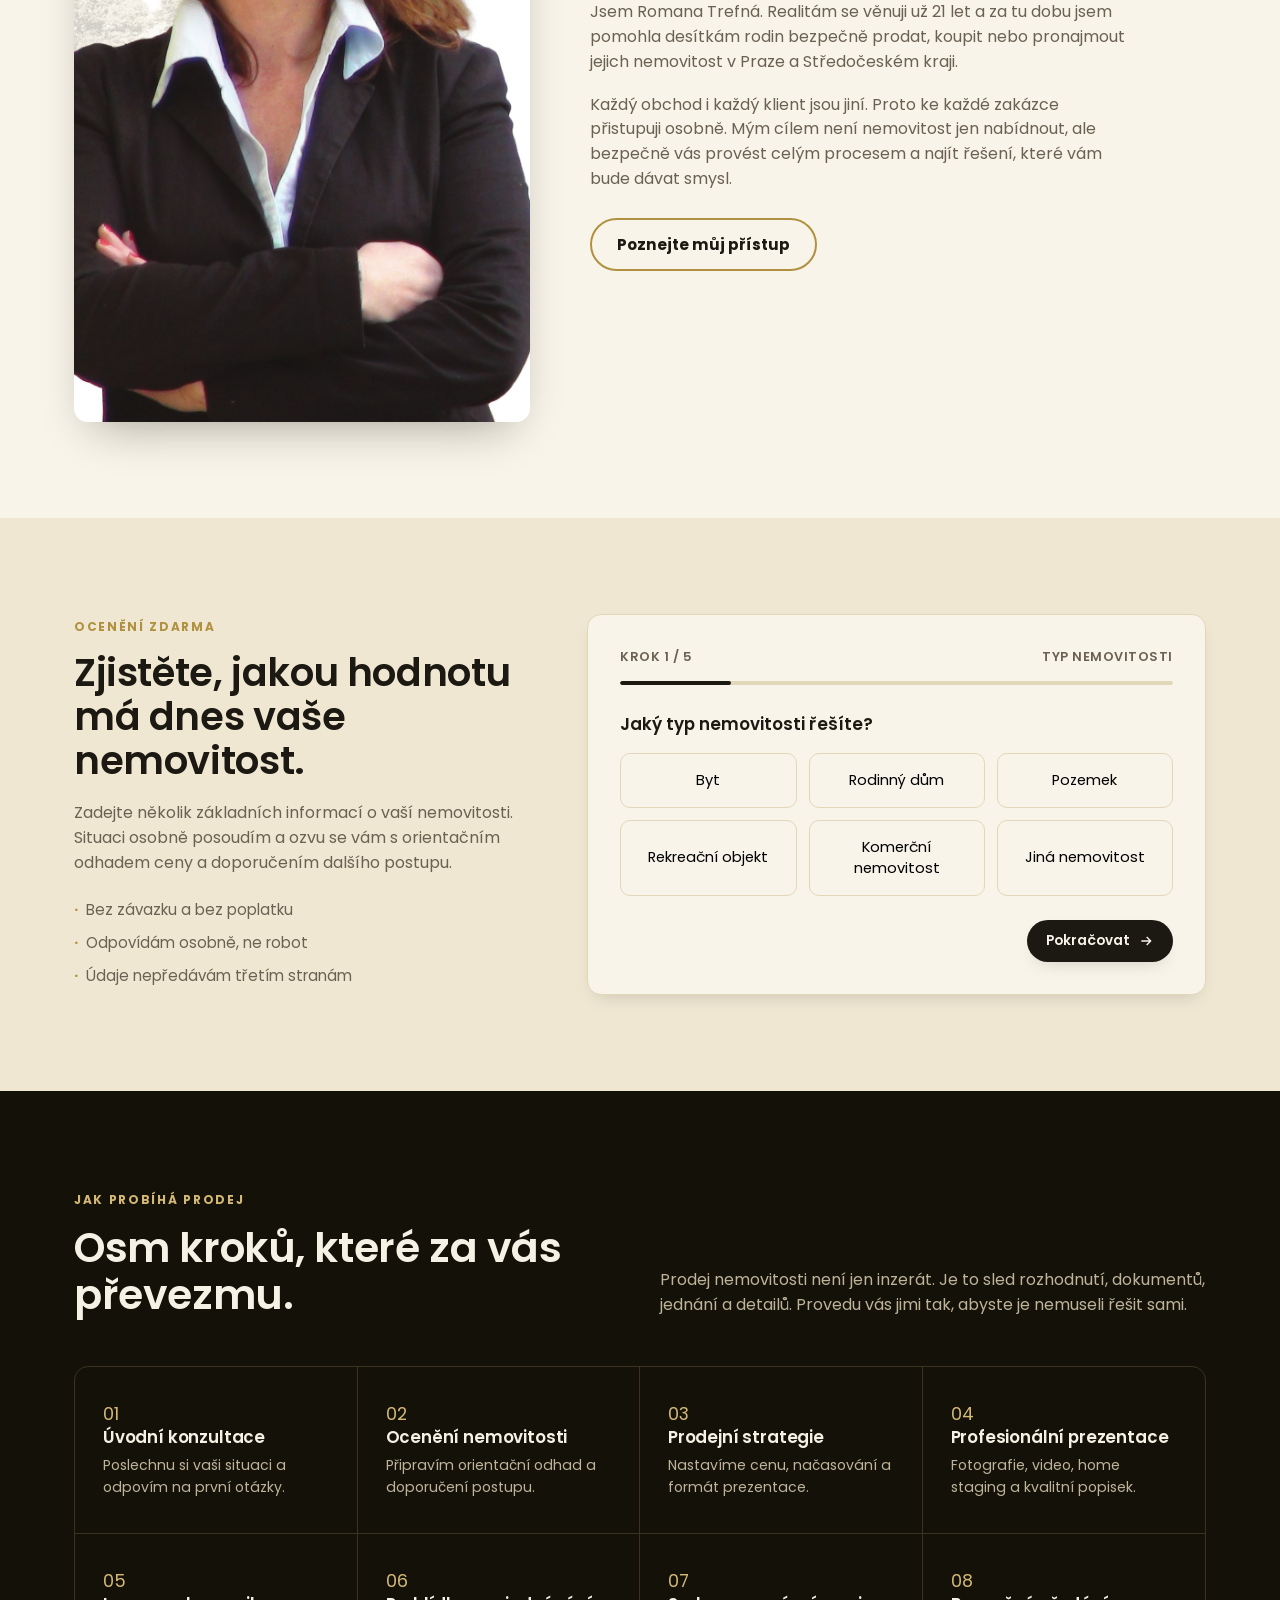
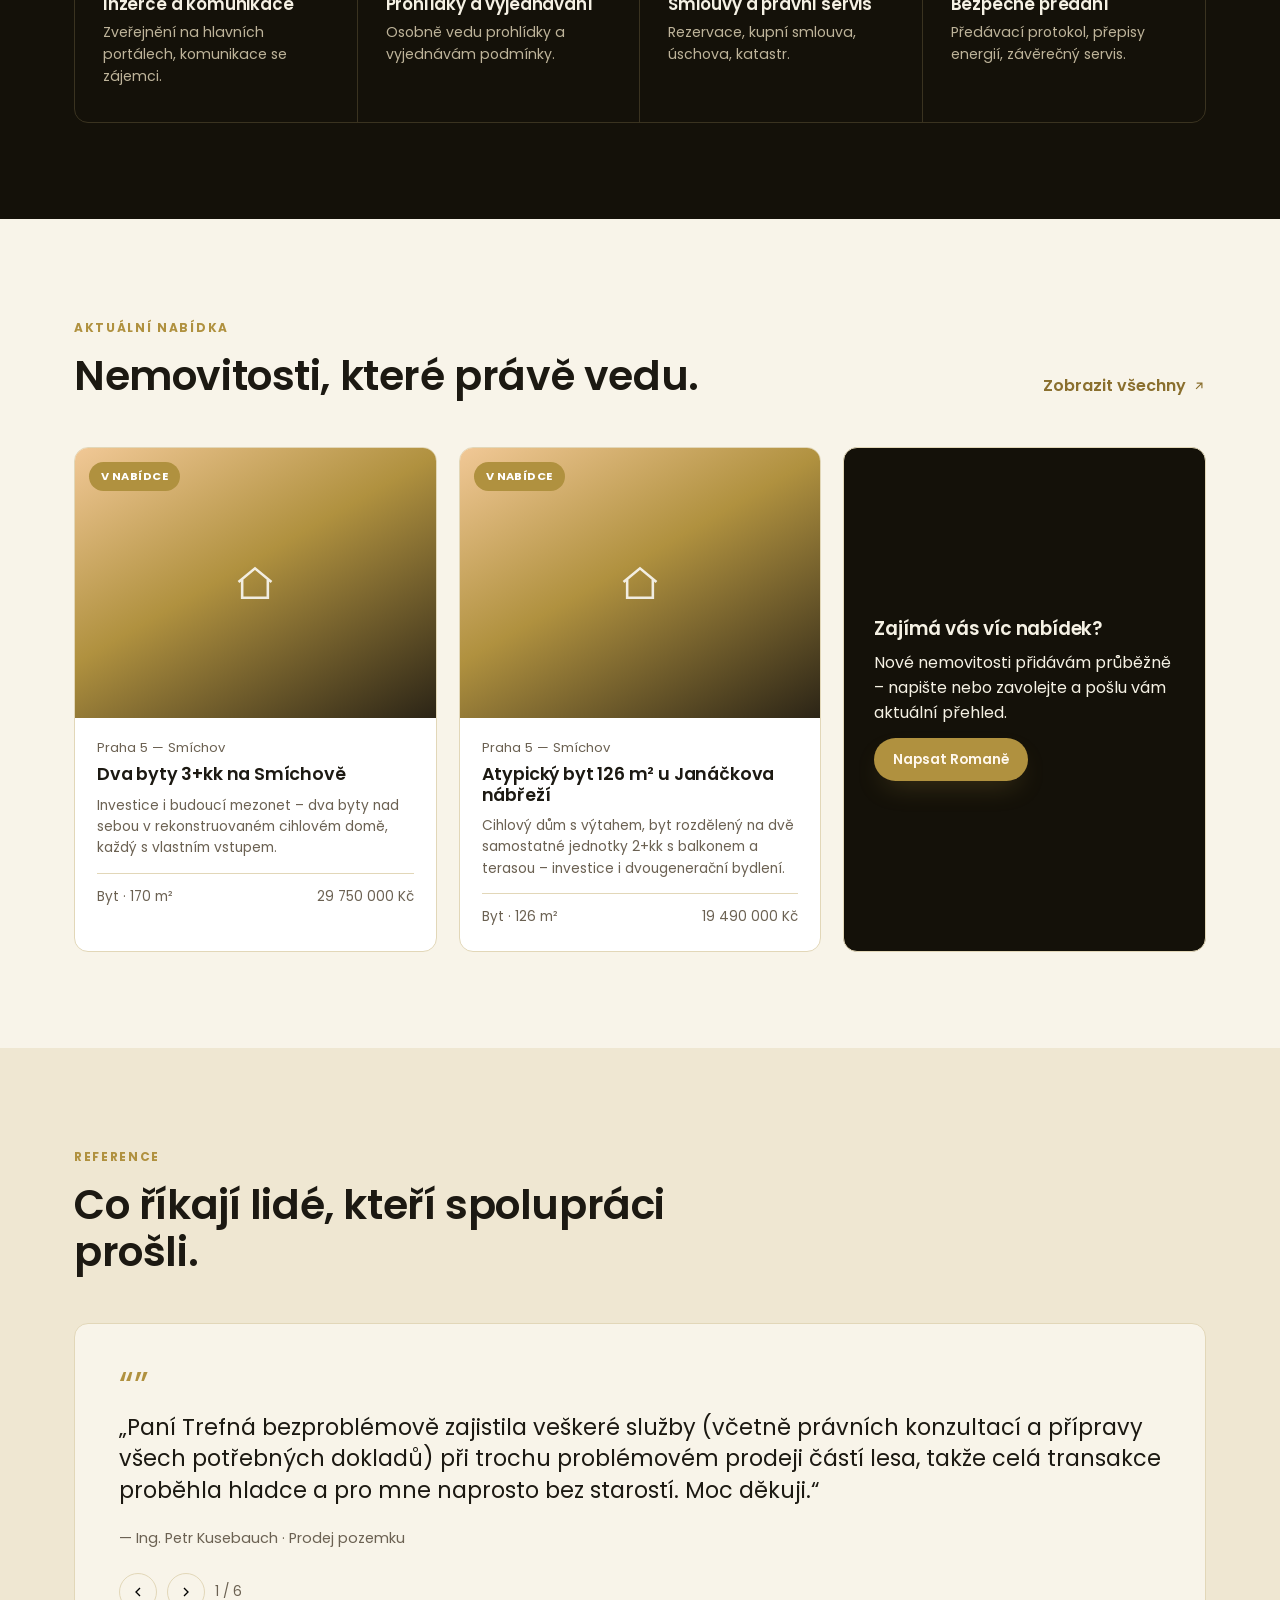
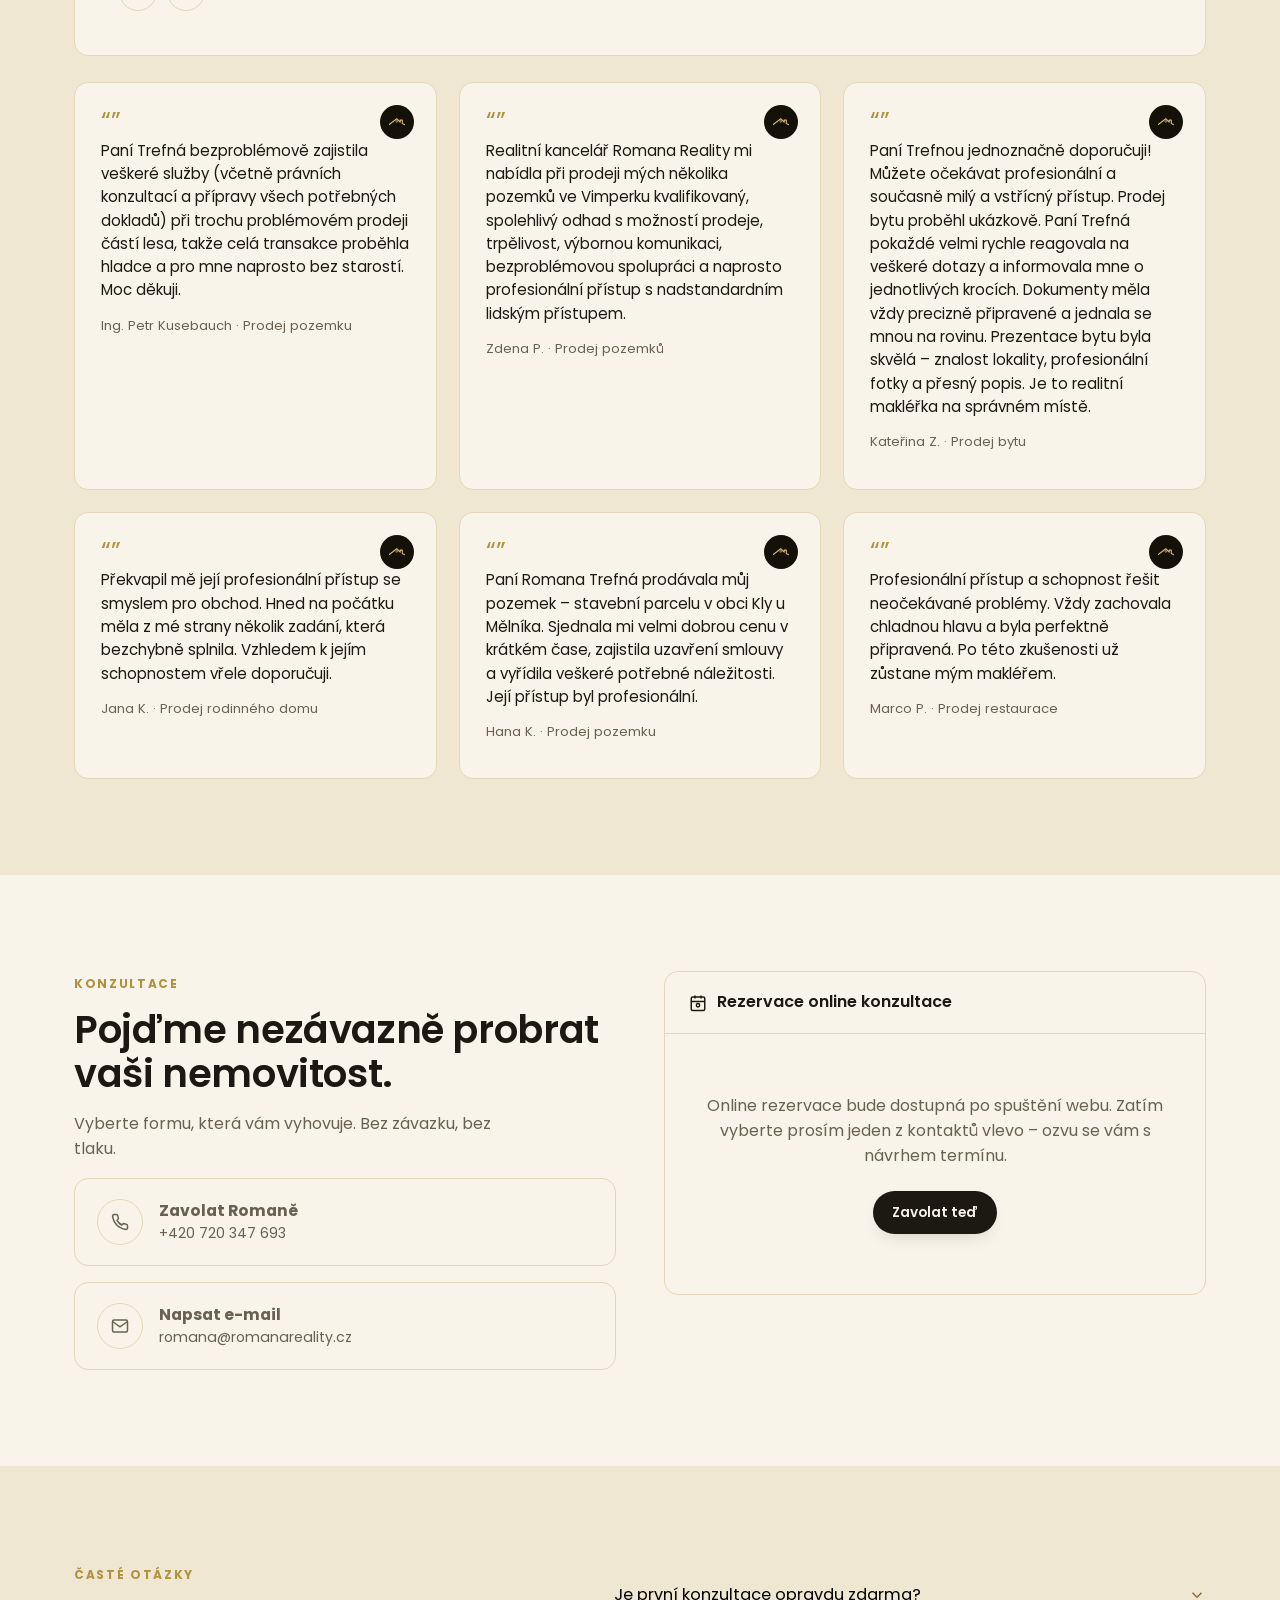
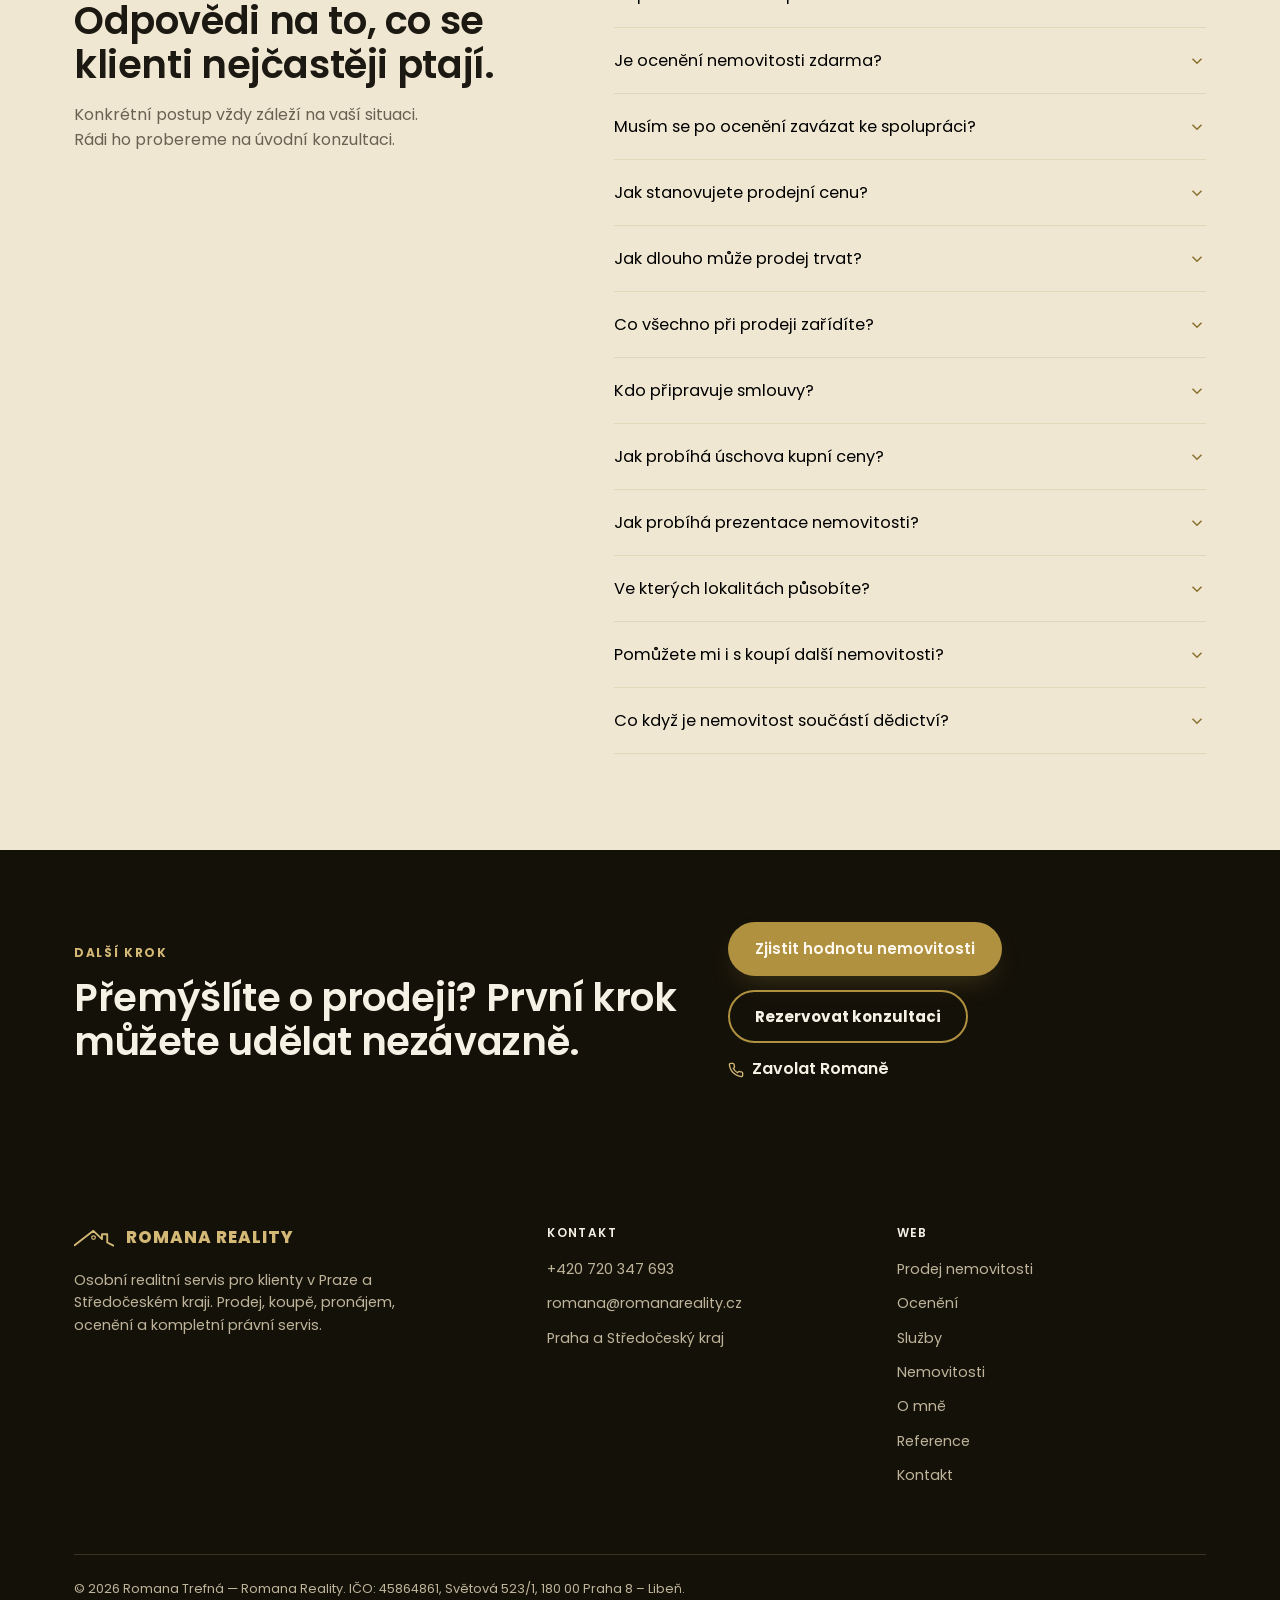
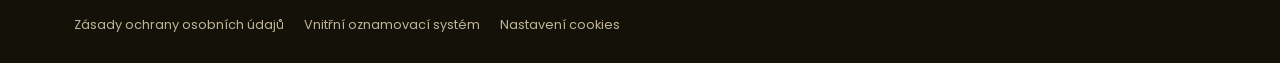
==== commit fb4f18b0: "Fix header wrapping, make secondary CTA bolder, add property detail pages Tightens header spacing at" ====
--- a/index.html
+++ b/index.html
@@ -481,13 +481,11 @@
       </div>
 
       <div class="grid grid--3">
-        <article class="listing-card">
-          <div class="listing-card__map">
-            <iframe src="https://www.google.com/maps?q=Pavla%20%C5%A0vandy%20ze%20Sem%C4%8Dic%20580/10%2C%20Praha%205%20-%20Sm%C3%ADchov&output=embed" title="Mapa: Pavla Švandy ze Semčic, Praha 5 – Smíchov" loading="lazy" referrerpolicy="no-referrer-when-downgrade"></iframe>
-            <a class="listing-card__maplink" href="https://www.google.com/maps/search/?api=1&query=Pavla%20%C5%A0vandy%20ze%20Sem%C4%8Dic%20580/10%2C%20Praha%205%20-%20Sm%C3%ADchov" target="_blank" rel="noopener">
-              Mapy
-              <svg width="12" height="12" viewBox="0 0 24 24" fill="none" stroke="currentColor" stroke-width="2.5"><path d="M7 17 17 7M8 7h9v9"/></svg>
-            </a>
+        <a class="listing-card" href="nemovitost-smichov-dva-byty.html">
+          <div class="listing-card__media">
+            <div class="media-placeholder__fallback" role="img" aria-label="Dva byty 3+kk na Smíchově – ilustrační fotografie interiéru, doporučujeme nahradit reálnou">
+              <svg width="44" height="44" viewBox="0 0 24 24" fill="none" stroke="currentColor" stroke-width="1.4"><path d="M3 11.5 12 4l9 7.5M5 10v10h14V10"/></svg>
+            </div>
             <span class="listing-tag">V nabídce</span>
           </div>
           <div class="listing-card__body">
@@ -496,15 +494,13 @@
             <p class="listing-card__desc">Investice i budoucí mezonet &ndash; dva byty nad sebou v rekonstruovaném cihlovém domě, každý s vlastním vstupem.</p>
             <div class="listing-card__meta"><span>Byt · 170 m²</span><span>29 750 000 Kč</span></div>
           </div>
-        </article>
-
-        <article class="listing-card">
-          <div class="listing-card__map">
-            <iframe src="https://www.google.com/maps?q=Pavla%20%C5%A0vandy%20ze%20Sem%C4%8Dic%20580/10%2C%20Praha%205%20-%20Sm%C3%ADchov&output=embed" title="Mapa: Pavla Švandy ze Semčic 580/10, Praha 5 – Smíchov" loading="lazy" referrerpolicy="no-referrer-when-downgrade"></iframe>
-            <a class="listing-card__maplink" href="https://www.google.com/maps/search/?api=1&query=Pavla%20%C5%A0vandy%20ze%20Sem%C4%8Dic%20580/10%2C%20Praha%205%20-%20Sm%C3%ADchov" target="_blank" rel="noopener">
-              Mapy
-              <svg width="12" height="12" viewBox="0 0 24 24" fill="none" stroke="currentColor" stroke-width="2.5"><path d="M7 17 17 7M8 7h9v9"/></svg>
-            </a>
+        </a>
+
+        <a class="listing-card" href="nemovitost-smichov-atypicky-byt.html">
+          <div class="listing-card__media">
+            <div class="media-placeholder__fallback" role="img" aria-label="Atypický byt 126 m² u Janáčkova nábřeží – ilustrační fotografie interiéru, doporučujeme nahradit reálnou">
+              <svg width="44" height="44" viewBox="0 0 24 24" fill="none" stroke="currentColor" stroke-width="1.4"><path d="M3 11.5 12 4l9 7.5M5 10v10h14V10"/></svg>
+            </div>
             <span class="listing-tag">V nabídce</span>
           </div>
           <div class="listing-card__body">
@@ -513,7 +509,7 @@
             <p class="listing-card__desc">Cihlový dům s výtahem, byt rozdělený na dvě samostatné jednotky 2+kk s balkonem a terasou &ndash; investice i dvougenerační bydlení.</p>
             <div class="listing-card__meta"><span>Byt · 126 m²</span><span>19 490 000 Kč</span></div>
           </div>
-        </article>
+        </a>
 
         <a class="card card--cta" href="#kontakt">
           <h3>Zajímá vás víc nabídek?</h3>
--- a/css/style.css
+++ b/css/style.css
@@ -185,23 +185,26 @@
 
 .btn--outline {
   background: transparent;
-  border-color: var(--border);
+  border-width: 2px;
+  border-color: var(--accent);
   color: var(--ink);
+  font-weight: 700;
+  padding: 13px 25px;
 }
 
 .section--navy .btn--outline {
-  border-color: var(--border-dark);
   color: var(--on-navy);
 }
 
 .btn--outline:hover {
+  background: var(--accent);
   border-color: var(--accent);
-  color: var(--accent-dark);
+  color: #fff8ee;
 }
 
 .section--navy .btn--outline:hover {
-  border-color: var(--accent);
-  color: var(--accent-light);
+  background: var(--accent);
+  color: var(--navy);
 }
 
 .btn--accent {
@@ -363,6 +366,32 @@
   background: none;
   border: none;
   padding: 6px;
+}
+
+@media (max-width: 1320px) {
+  .site-header .container {
+    gap: 16px;
+  }
+
+  .main-nav {
+    gap: 16px;
+  }
+
+  .main-nav a {
+    font-size: 0.85rem;
+  }
+
+  .header-actions {
+    gap: 12px;
+  }
+
+  .brand__tag {
+    display: none;
+  }
+
+  .header-phone span {
+    display: none;
+  }
 }
 
 .nav-toggle span {
@@ -871,10 +900,18 @@
 
 /* ---------- Listings ---------- */
 .listing-card {
+  display: block;
   border-radius: var(--radius);
   overflow: hidden;
   border: 1px solid var(--border);
   background: #fff;
+  transition: box-shadow 0.2s ease, transform 0.2s ease, border-color 0.2s ease;
+}
+
+.listing-card:hover {
+  box-shadow: var(--shadow-sm);
+  border-color: var(--accent-light);
+  transform: translateY(-2px);
 }
 
 .listing-card__media {
@@ -1415,7 +1452,8 @@
 }
 
 .back-link {
-  display: inline-flex;
+  display: flex;
+  width: fit-content;
   align-items: center;
   gap: 8px;
   margin-bottom: 30px;
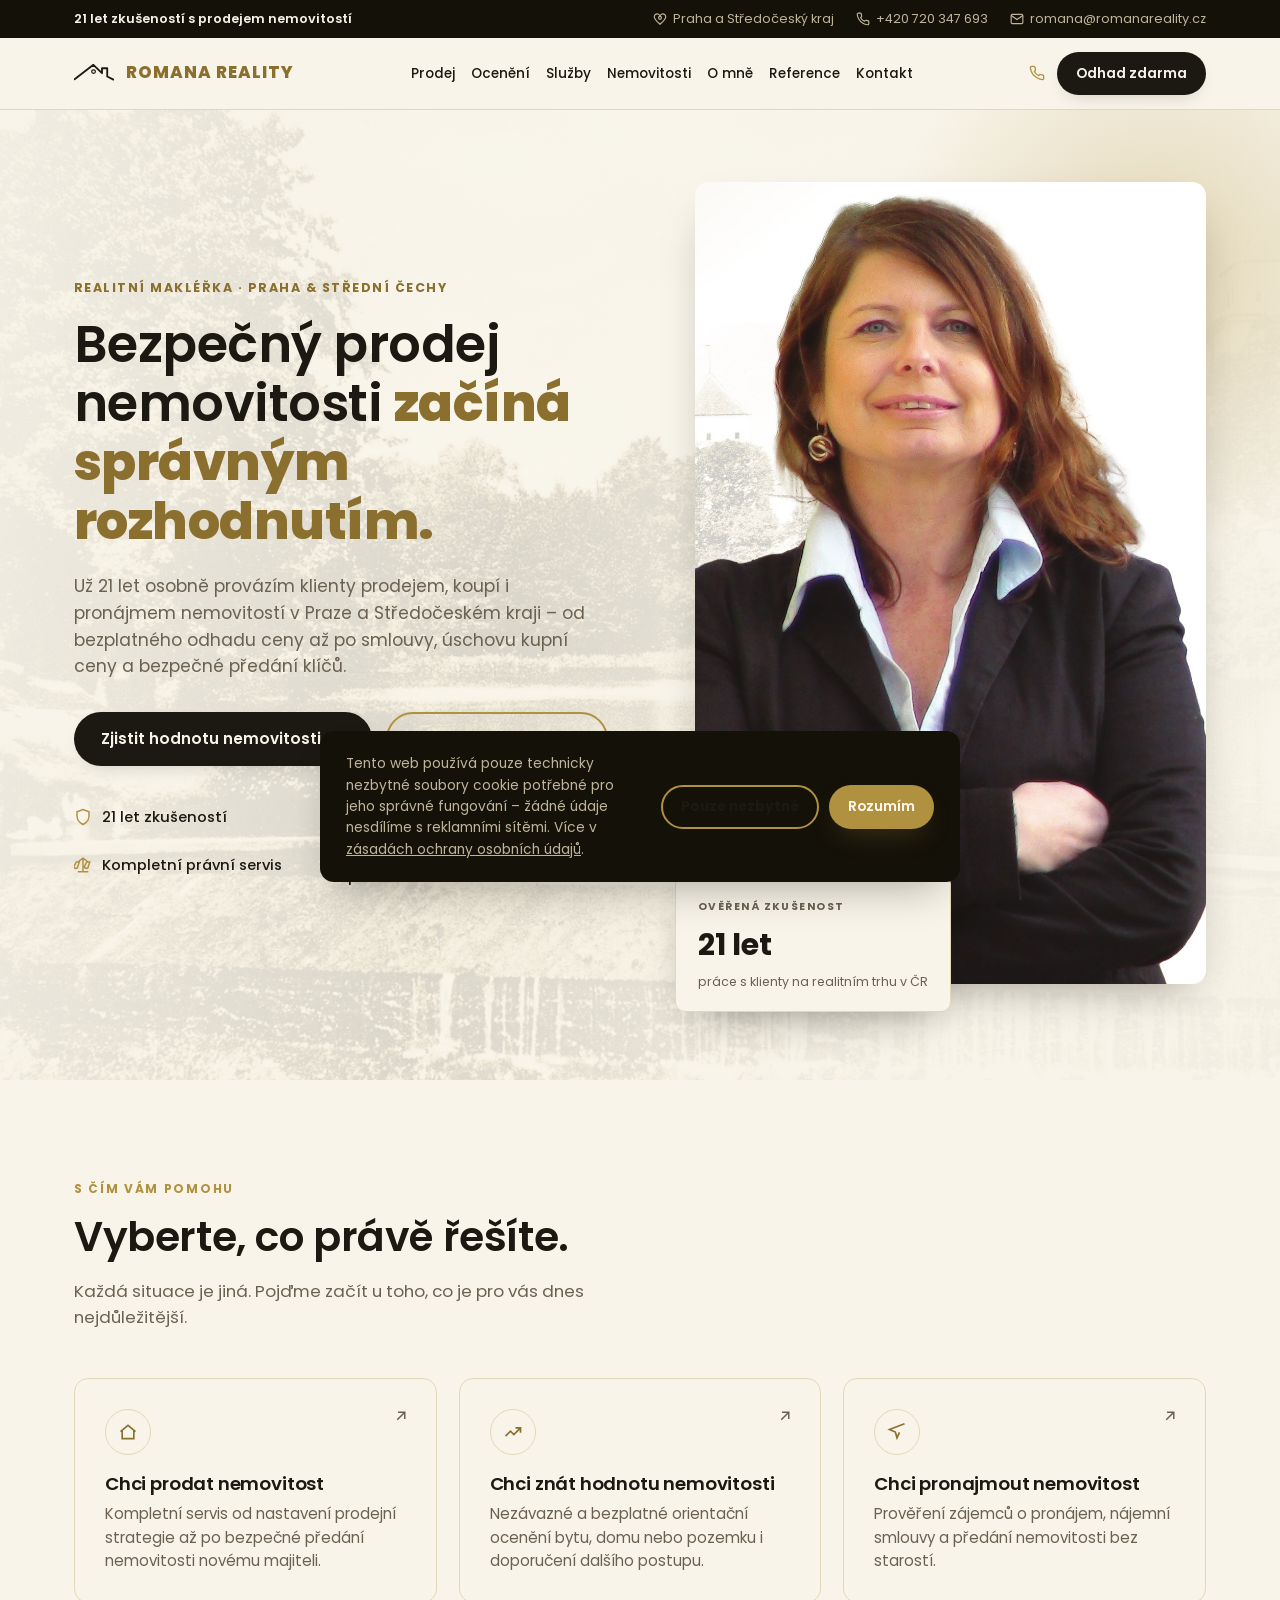
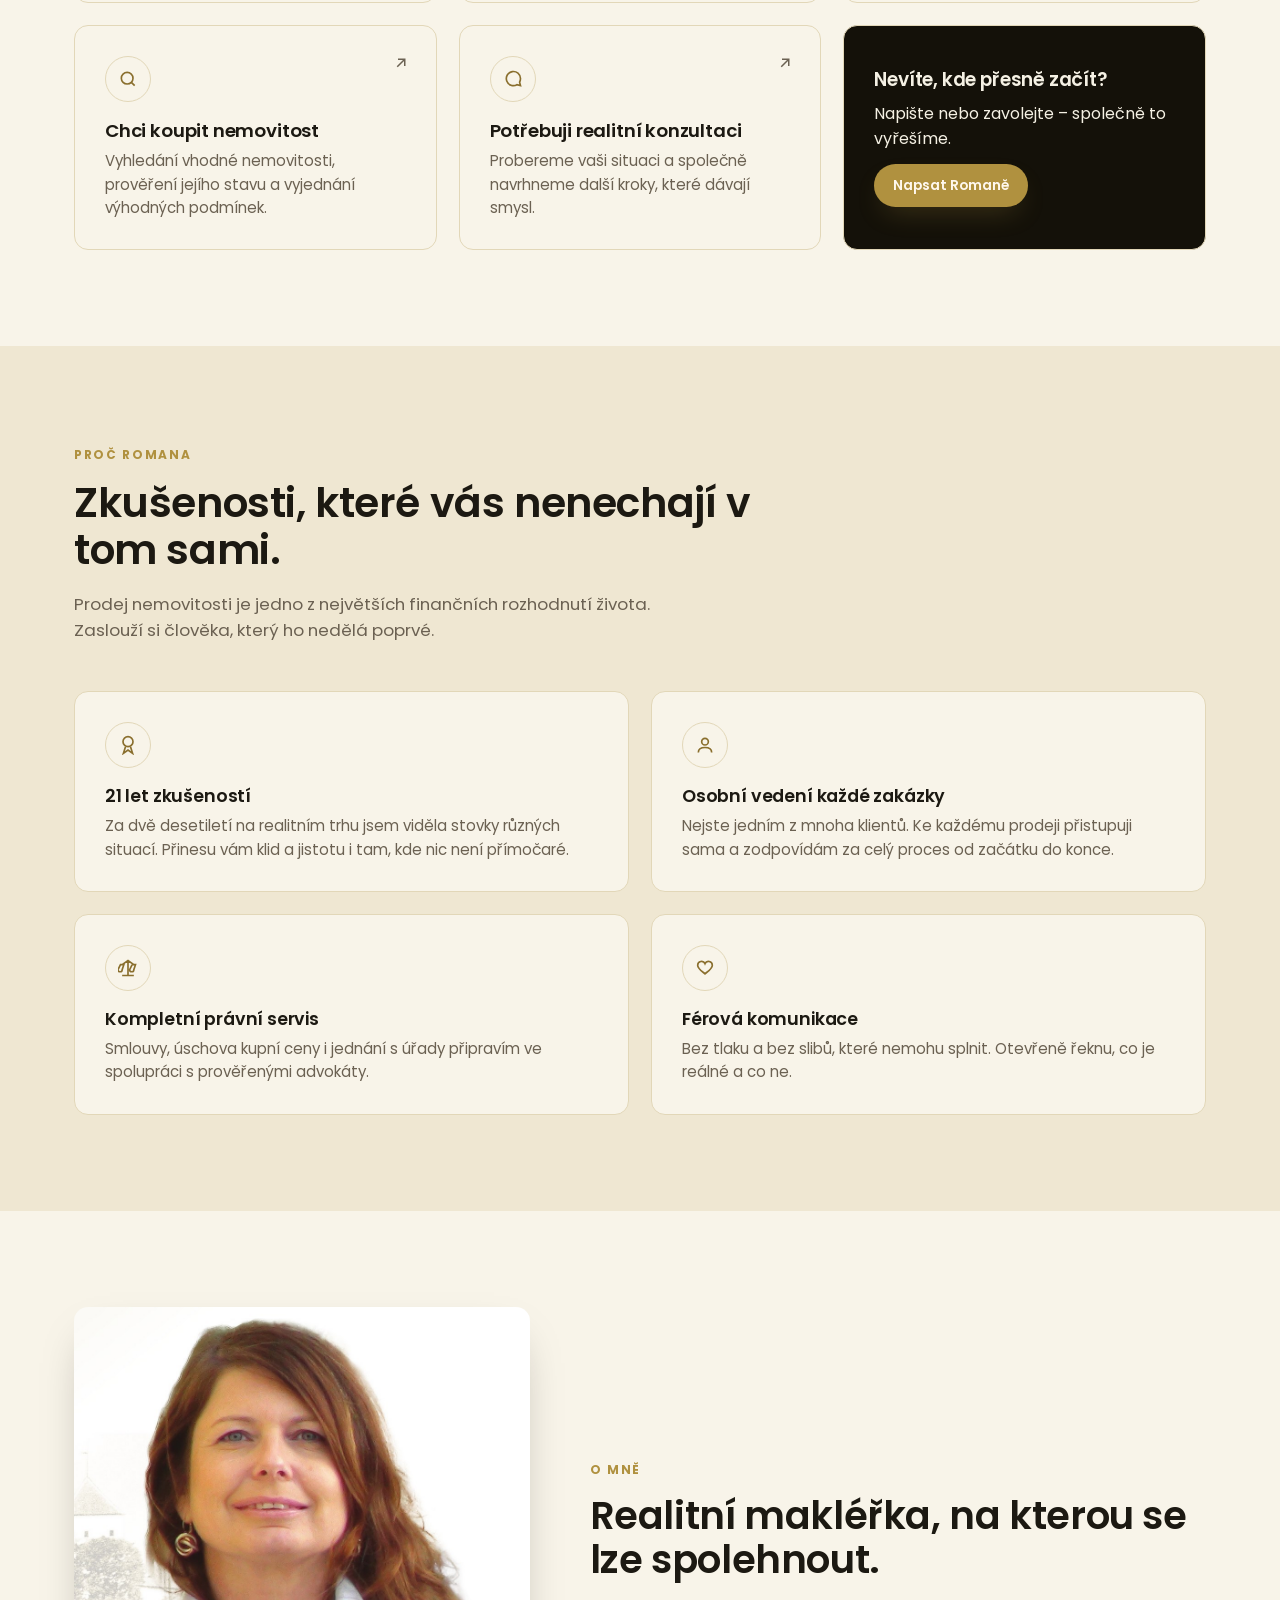
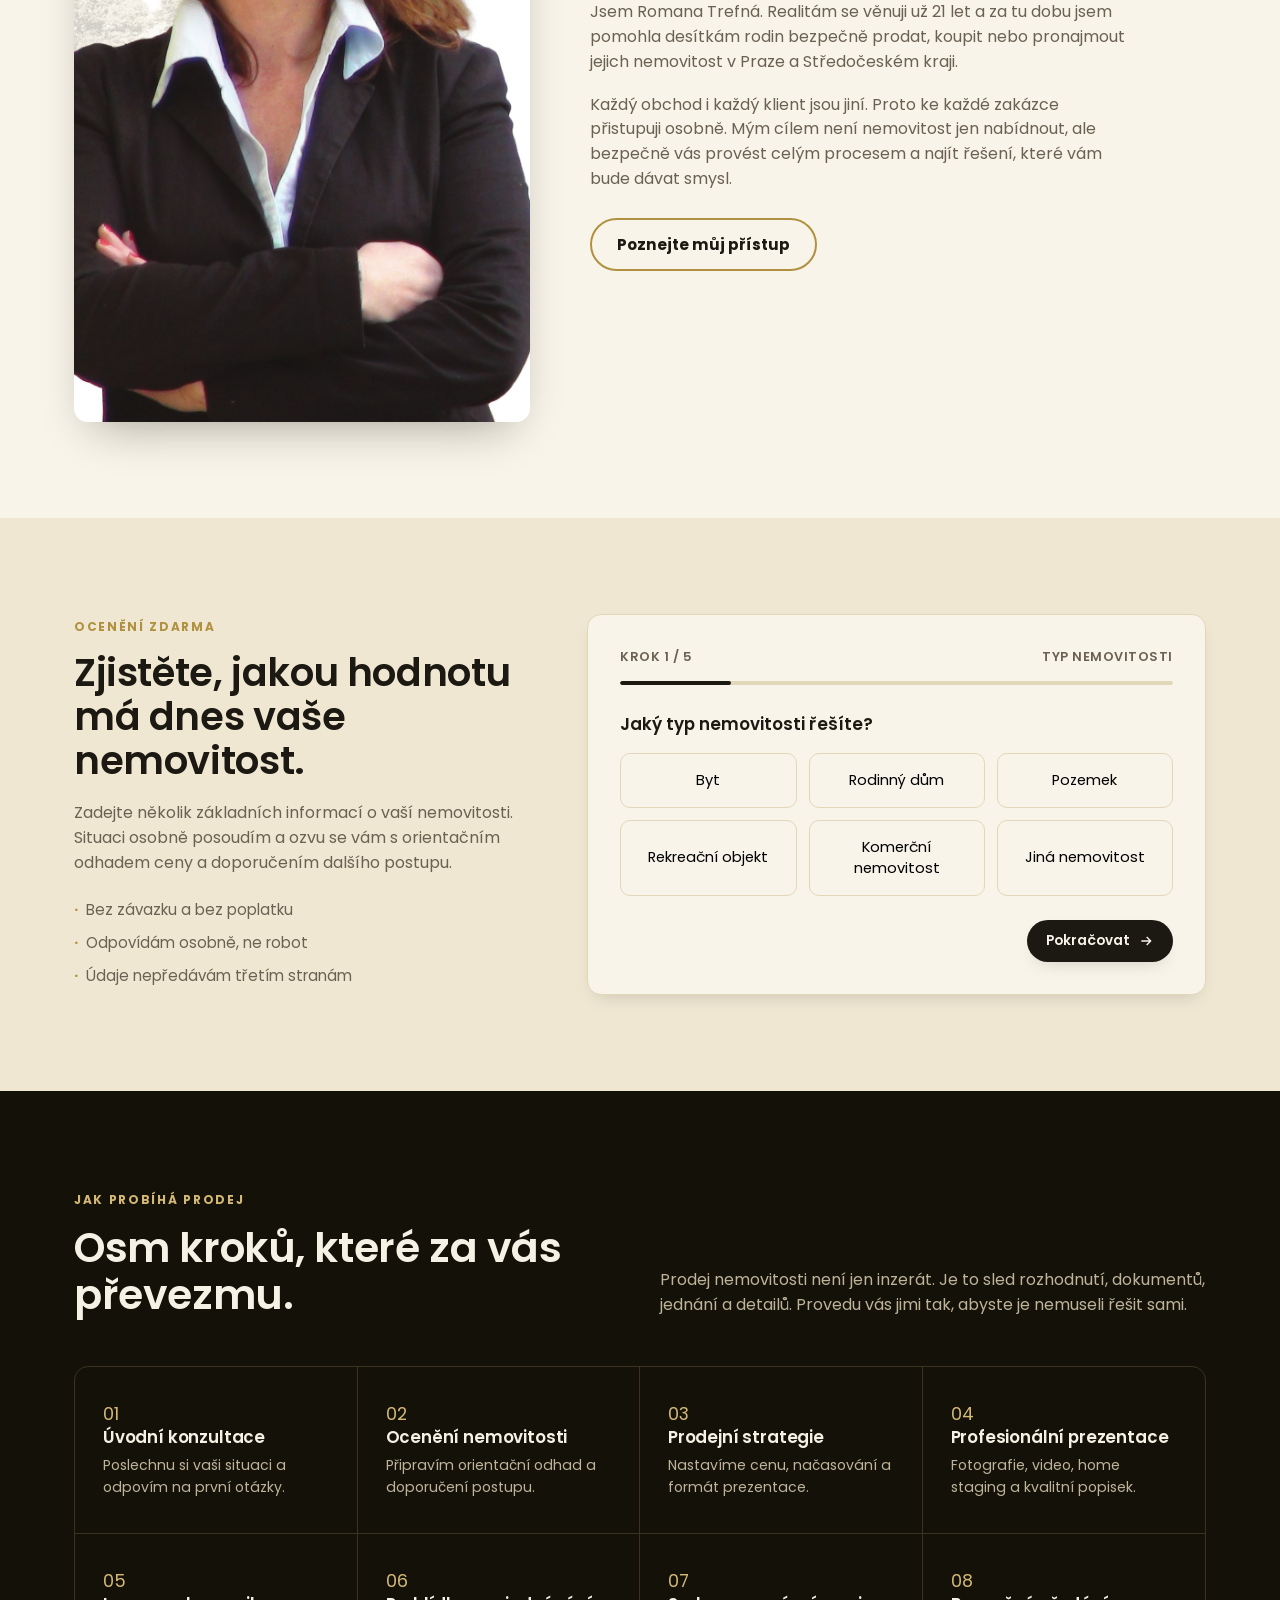
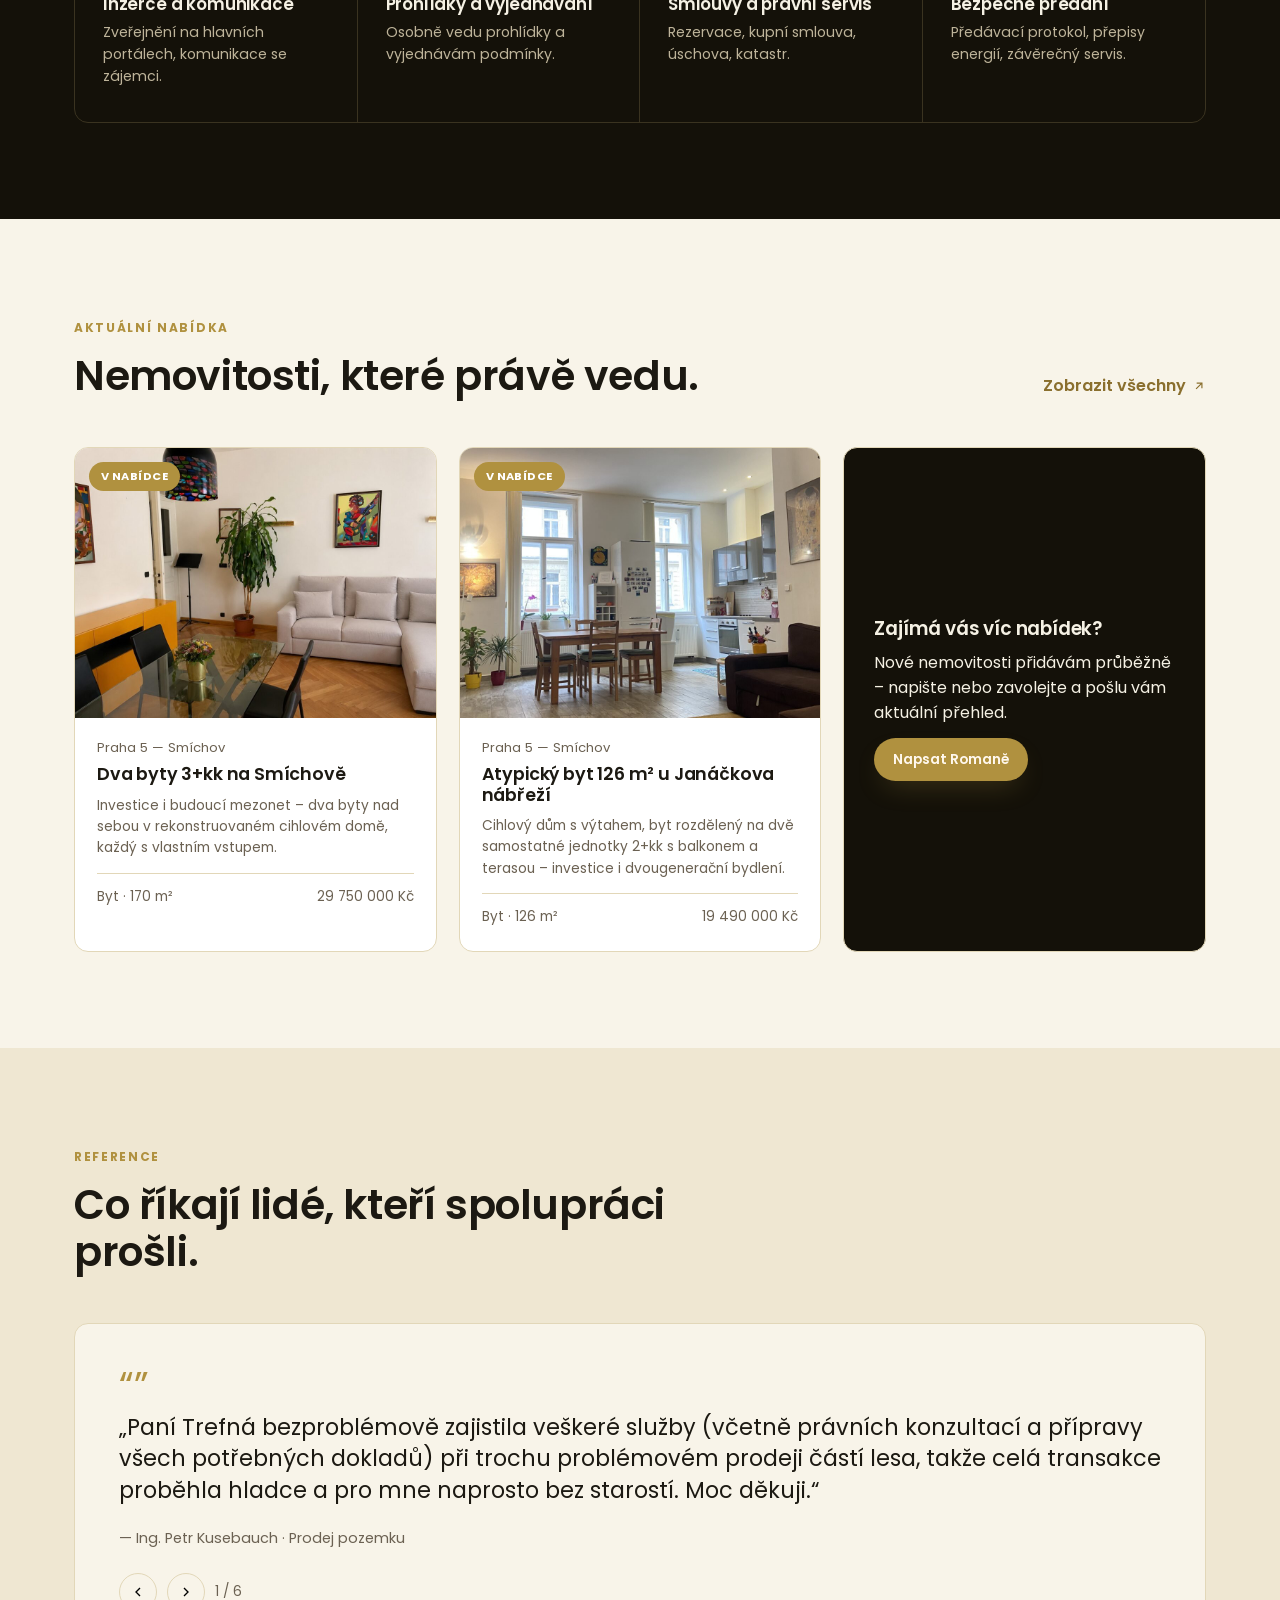
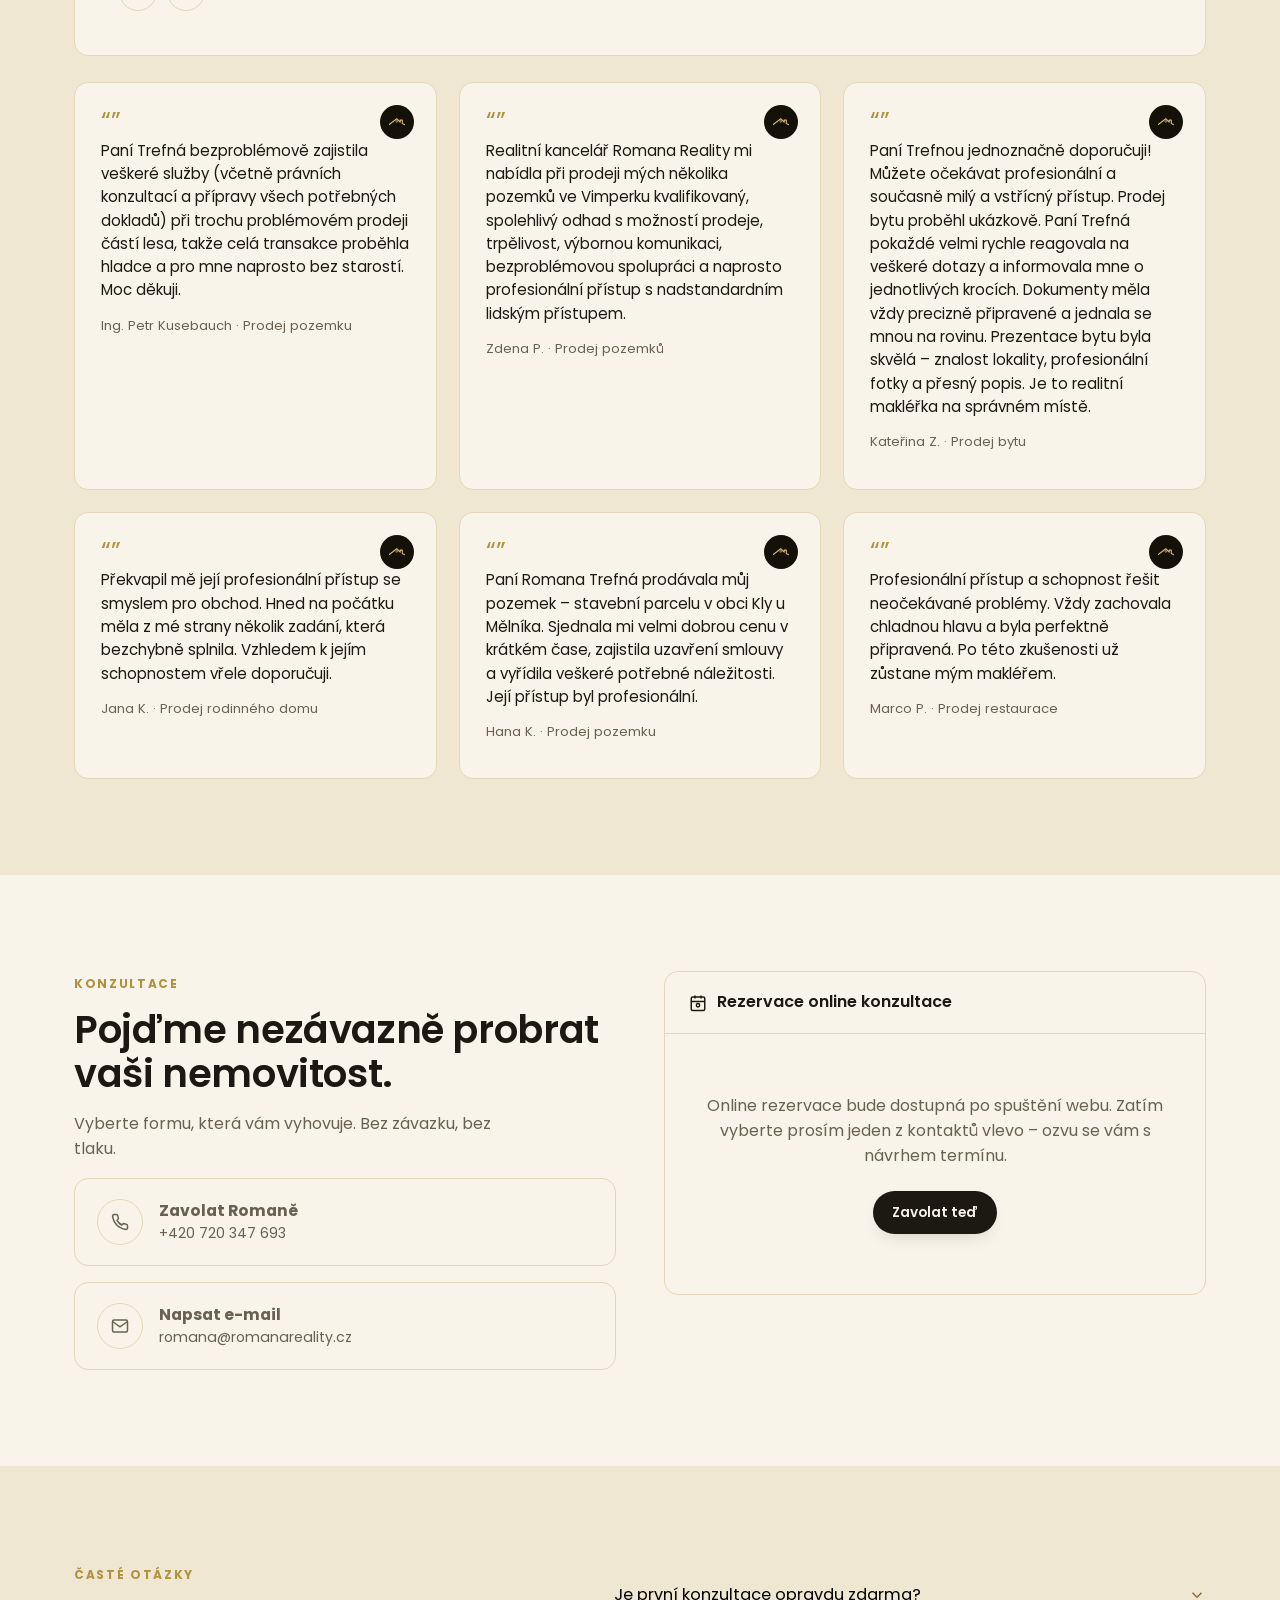
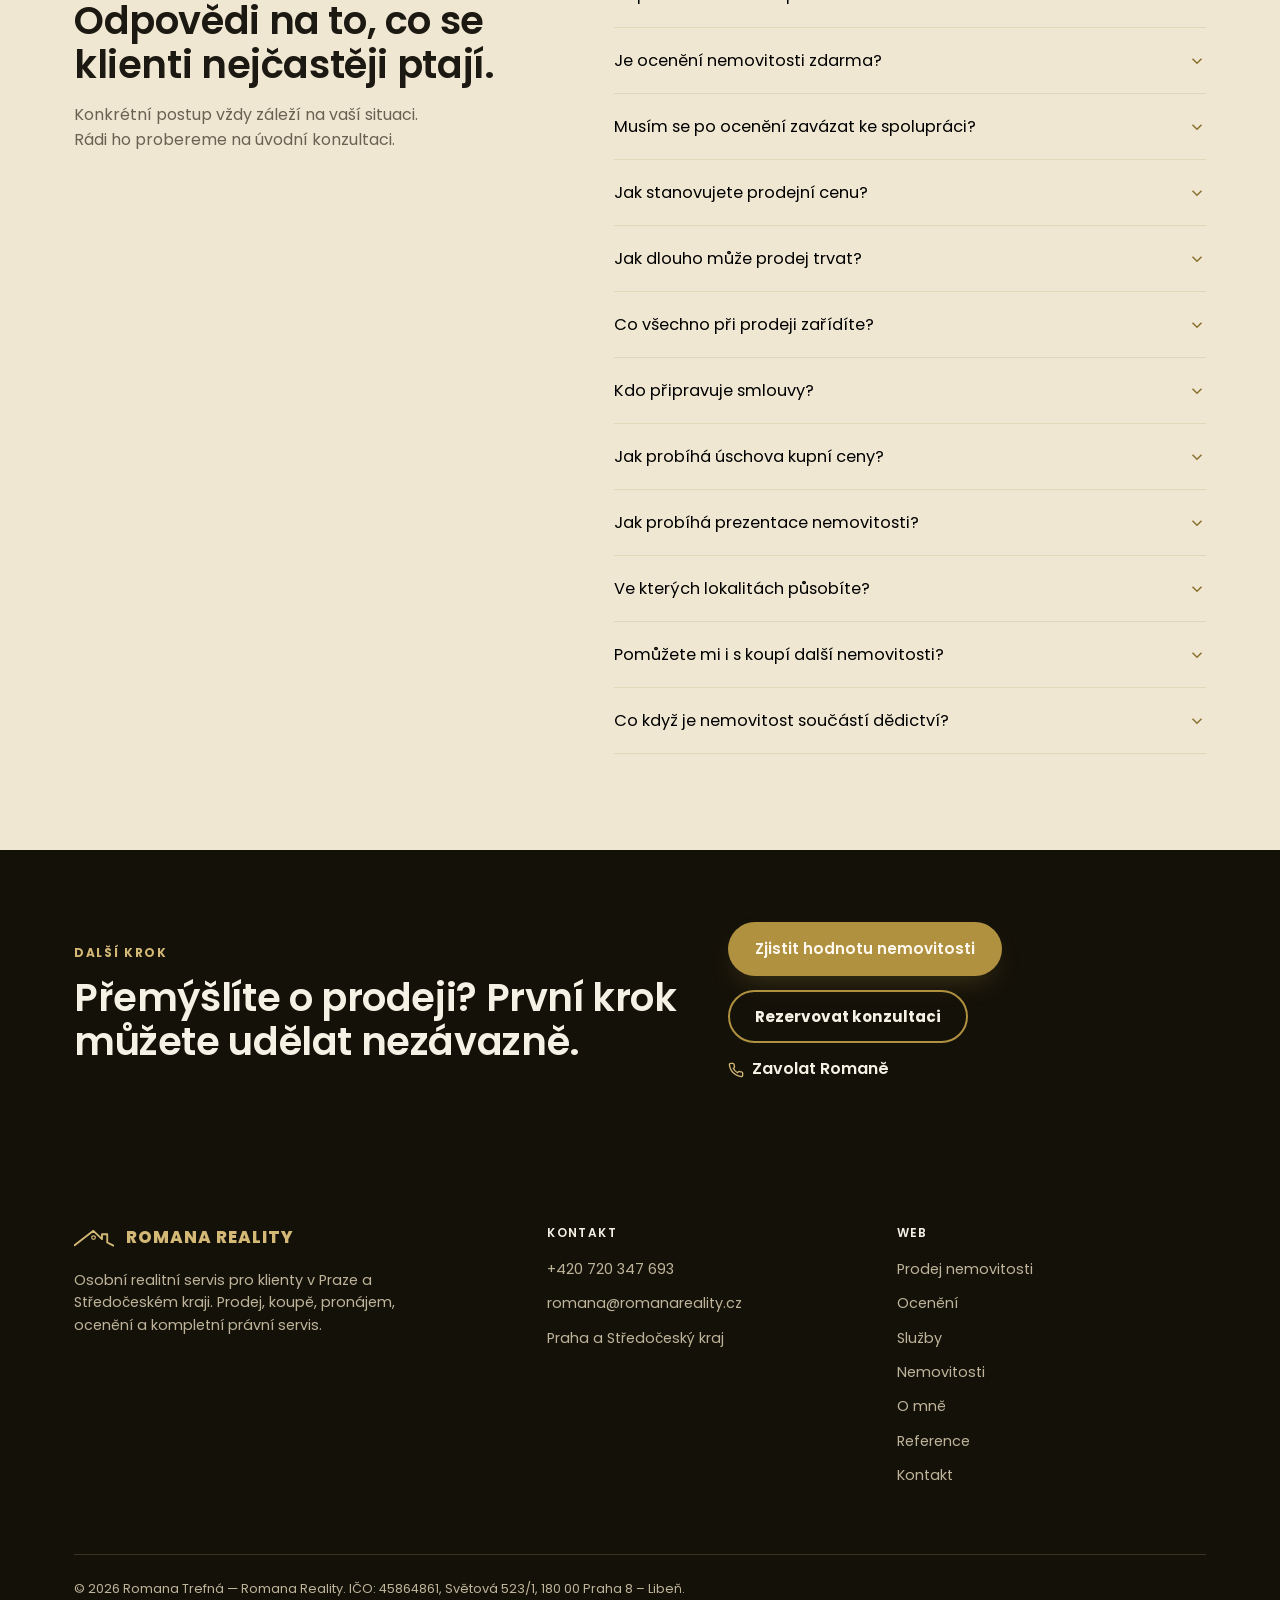
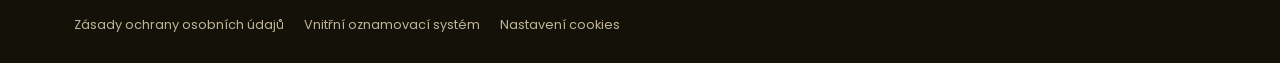
==== commit 16d804c7: "Add real interior photos to both Smíchov listings Replaces the placeholder graphics with the client'" ====
--- a/index.html
+++ b/index.html
@@ -483,9 +483,7 @@
       <div class="grid grid--3">
         <a class="listing-card" href="nemovitost-smichov-dva-byty.html">
           <div class="listing-card__media">
-            <div class="media-placeholder__fallback" role="img" aria-label="Dva byty 3+kk na Smíchově – ilustrační fotografie interiéru, doporučujeme nahradit reálnou">
-              <svg width="44" height="44" viewBox="0 0 24 24" fill="none" stroke="currentColor" stroke-width="1.4"><path d="M3 11.5 12 4l9 7.5M5 10v10h14V10"/></svg>
-            </div>
+            <img src="images/nemovitost-smichov-dva-byty.jpg" alt="Obývací pokoj v bytě 3+kk na Smíchově" width="1024" height="768" loading="lazy" />
             <span class="listing-tag">V nabídce</span>
           </div>
           <div class="listing-card__body">
@@ -498,9 +496,7 @@
 
         <a class="listing-card" href="nemovitost-smichov-atypicky-byt.html">
           <div class="listing-card__media">
-            <div class="media-placeholder__fallback" role="img" aria-label="Atypický byt 126 m² u Janáčkova nábřeží – ilustrační fotografie interiéru, doporučujeme nahradit reálnou">
-              <svg width="44" height="44" viewBox="0 0 24 24" fill="none" stroke="currentColor" stroke-width="1.4"><path d="M3 11.5 12 4l9 7.5M5 10v10h14V10"/></svg>
-            </div>
+            <img src="images/nemovitost-smichov-atypicky-byt.jpg" alt="Kuchyň s jídelnou v atypickém bytě u Janáčkova nábřeží" width="1024" height="768" loading="lazy" />
             <span class="listing-tag">V nabídce</span>
           </div>
           <div class="listing-card__body">
--- a/css/style.css
+++ b/css/style.css
@@ -922,6 +922,13 @@
 .listing-card__media .media-placeholder__fallback {
   aspect-ratio: auto;
   height: 100%;
+}
+
+.listing-card__media img {
+  width: 100%;
+  height: 100%;
+  object-fit: cover;
+  display: block;
 }
 
 .listing-tag {
